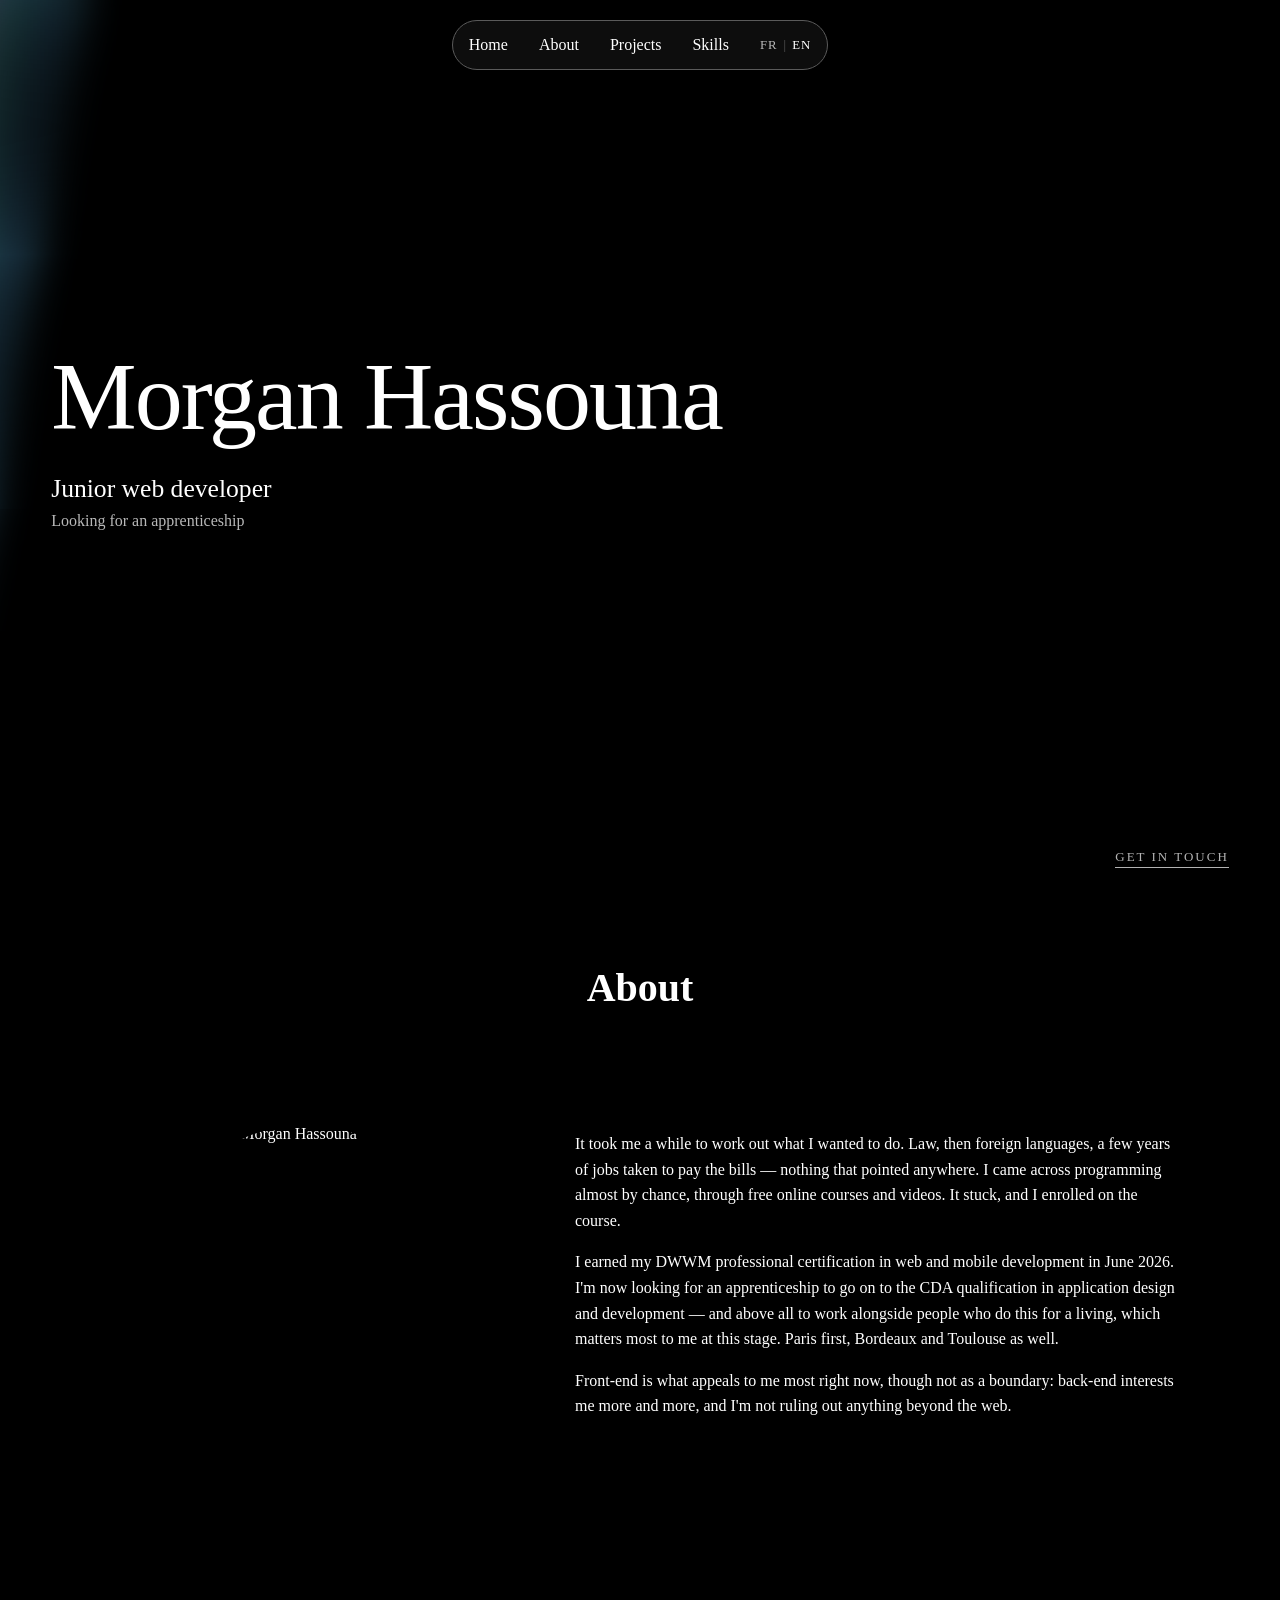
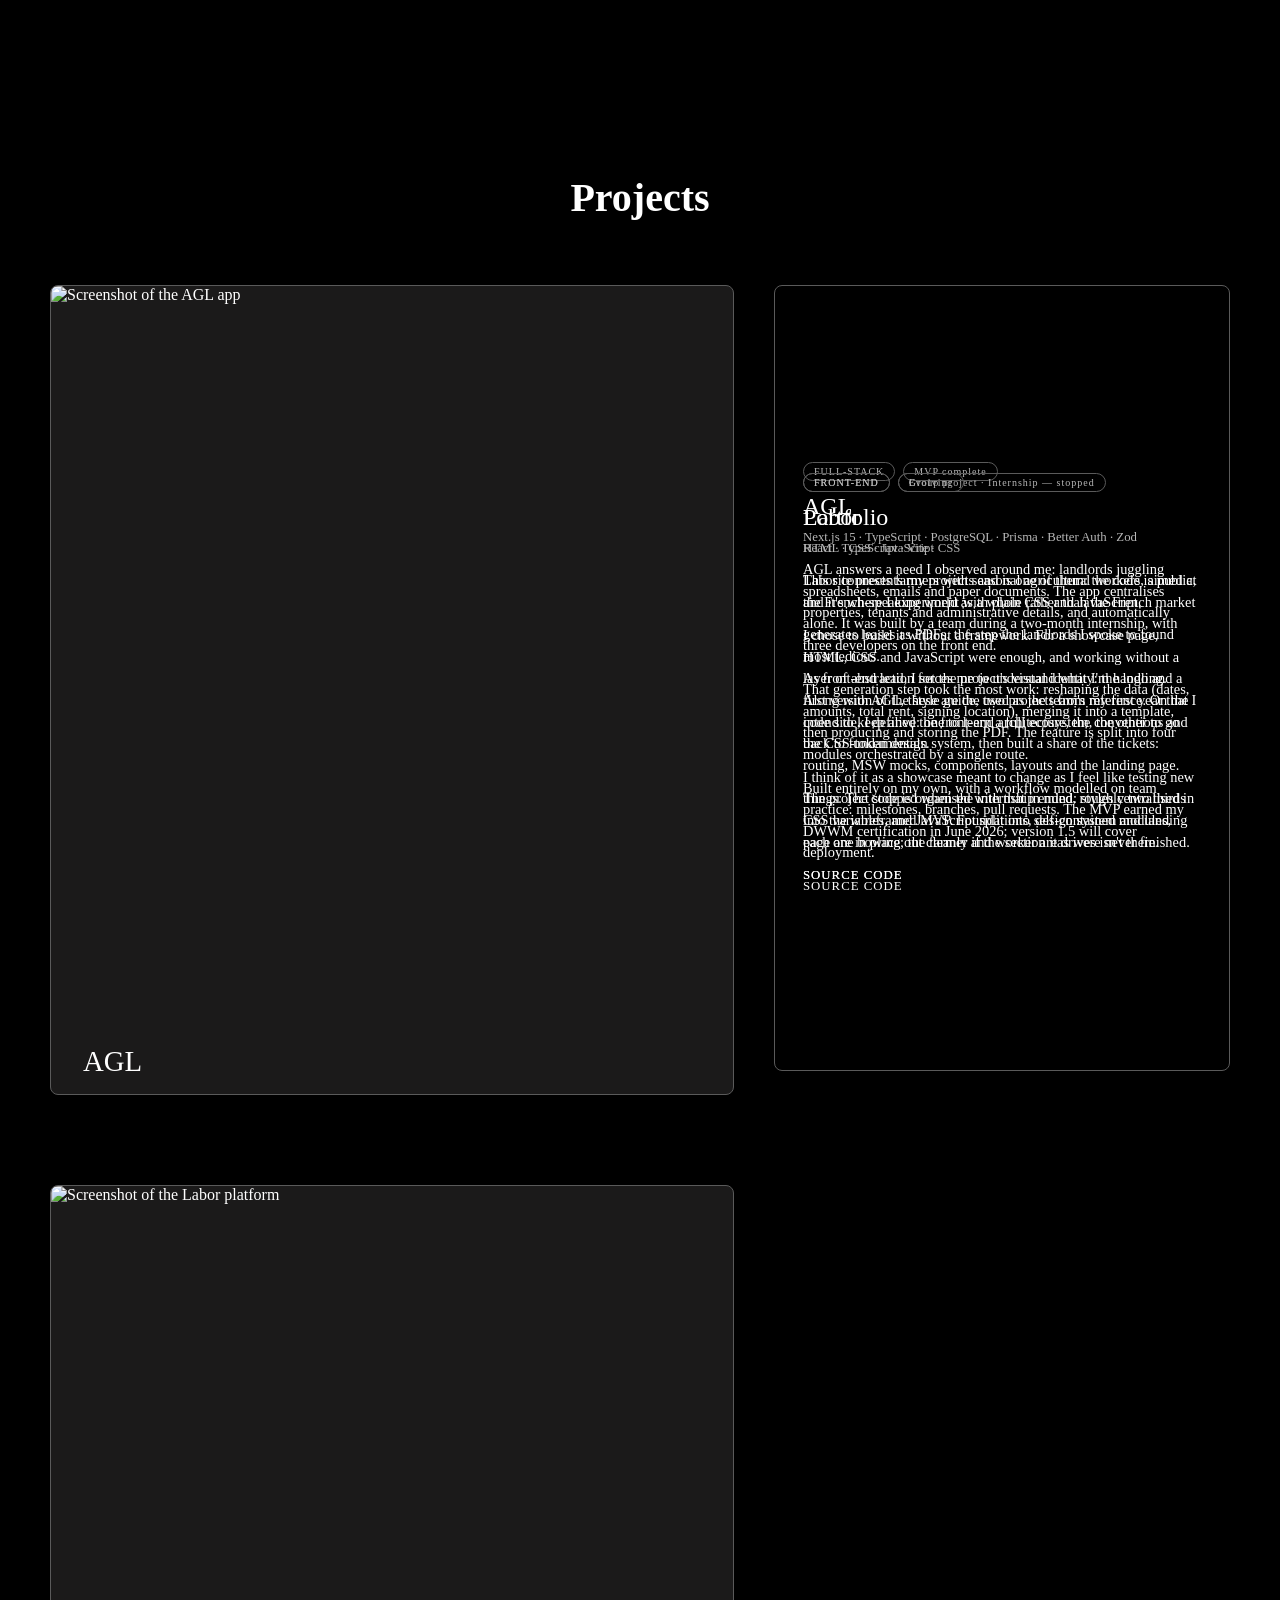
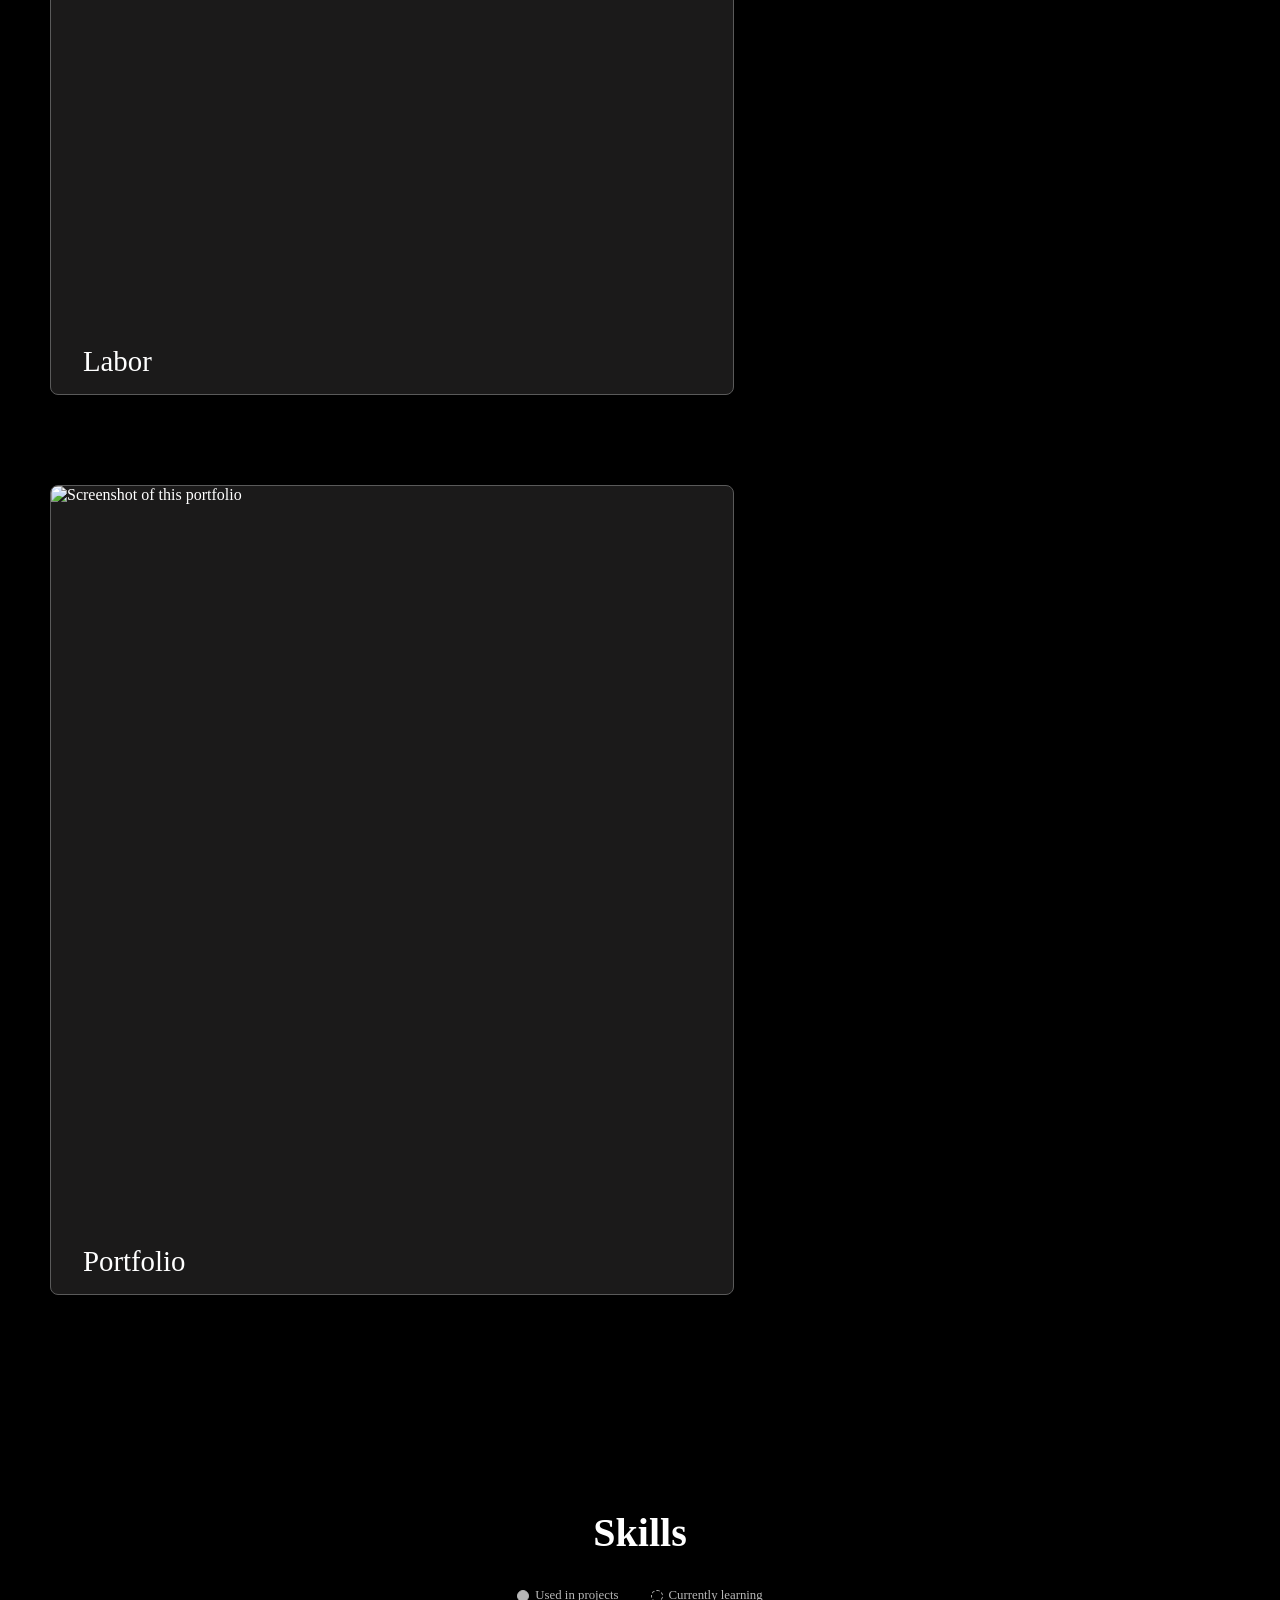
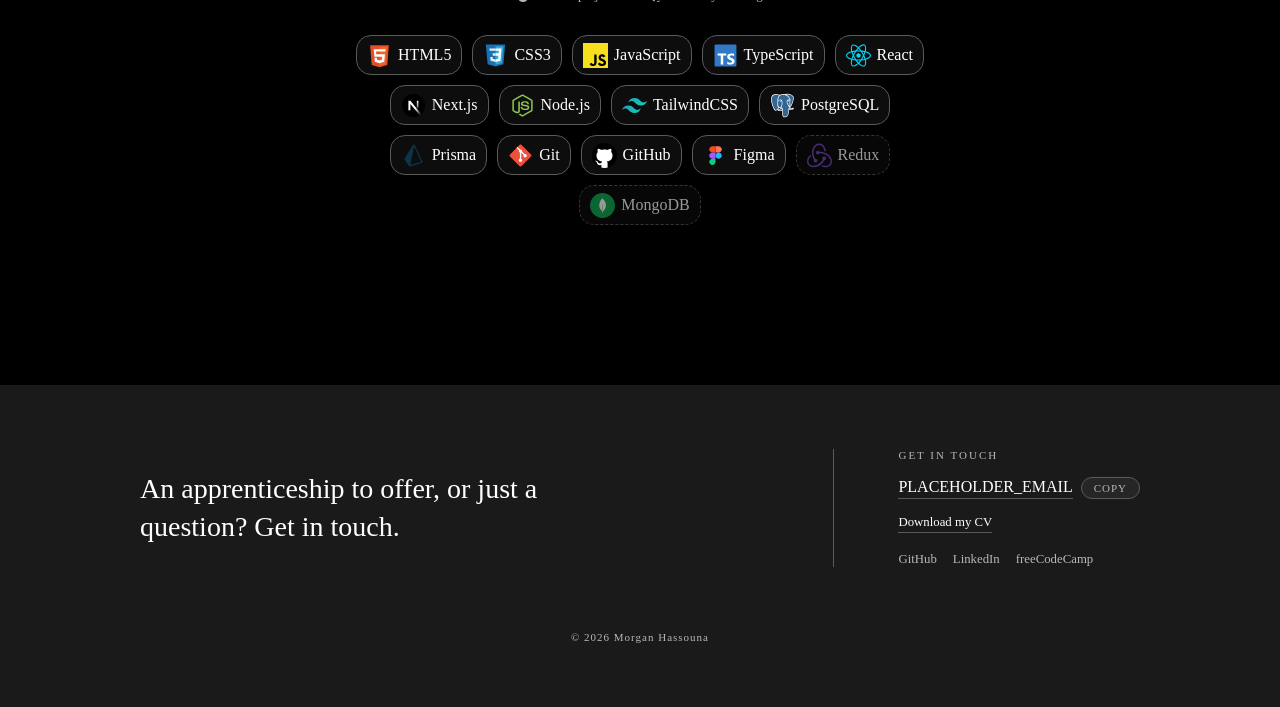
==== index.html @ 5f2b4252 "ajout contenu + refacto + mise au propre + fetures en/fr" ====
<!DOCTYPE html>
<html lang="fr">
<head>
  <meta charset="UTF-8" />
  <meta name="viewport" content="width=device-width, initial-scale=1.0" />

  <title>Morgan Hassouna — Développeur web junior</title>
  <meta name="description" content="Développeur web junior, titre DWWM obtenu en 2026. En recherche d'alternance à Paris, Bordeaux ou Toulouse. Projets en Next.js, React et TypeScript." />

  <!-- Open Graph : image a produire en phase 6 (1200x630) -->
  <meta property="og:type" content="website" />
  <meta property="og:title" content="Morgan Hassouna — Développeur web junior" />
  <meta property="og:description" content="Développeur web junior, titre DWWM obtenu en 2026. En recherche d'alternance à Paris, Bordeaux ou Toulouse." />
  <meta property="og:image" content="PLACEHOLDER_OG_IMAGE" />
  <meta property="og:locale" content="fr_FR" />
  <meta property="og:locale:alternate" content="en_US" />

  <link rel="icon" href="PLACEHOLDER_FAVICON" />
  <link rel="stylesheet" href="styles.css" />
</head>

<body>

  <!-- ====================================================== NAVBAR ====== -->
  <header>
    <nav id="navbar" class="navbar">
      <ul class="nav-links">
        <li class="navlink"><a href="#s-hero"     data-i18n="nav.home">Accueil</a></li>
        <li class="navlink"><a href="#s-about"    data-i18n="nav.about">À propos</a></li>
        <li class="navlink"><a href="#s-projects" data-i18n="nav.projects">Projets</a></li>
        <li class="navlink"><a href="#s-skills"   data-i18n="nav.skills">Skills</a></li>
        <li class="navlink lang-switch" role="group" data-i18n-aria-label="nav.langAria" aria-label="Changer de langue">
          <button type="button" class="lang-btn is-active" data-lang="fr" lang="fr" aria-label="Français" aria-pressed="true">FR</button>
          <span class="lang-sep" aria-hidden="true">|</span>
          <button type="button" class="lang-btn" data-lang="en" lang="en" aria-label="English" aria-pressed="false">EN</button>
        </li>
      </ul>
    </nav>
  </header>

  <main>

    <!-- ==================================================== HERO ======== -->
    <section id="s-hero" class="hero">
      <div class="mask-h"></div>
      <div class="mask-v"></div>

      <div class="hero-content">
        <div class="hero-identity">
          <h1 class="hero-title" data-i18n="hero.name">Morgan Hassouna</h1>
          <p class="hero-role"   data-i18n="hero.role">Développeur web junior</p>
          <!-- Ligne a vider quand l'alternance est trouvee -->
          <p class="hero-status" data-i18n="hero.status">En recherche d'alternance</p>
        </div>

        <div class="hero-footer">
          <a href="#contact" data-i18n="hero.cta">me contacter</a>
        </div>
      </div>
    </section>

    <!-- ==================================================== ABOUT ======= -->
    <section id="s-about">
      <h2 data-i18n="about.heading">À propos</h2>

      <div class="about-content">
        <img src="PLACEHOLDER_IMG_PORTRAIT"
             data-i18n-alt="about.imageAlt"
             alt="Portrait de Morgan Hassouna" />

        <div class="about-text">
          <p data-i18n="about.p1">J'ai mis du temps à trouver ce que je voulais faire. Des études en droit, puis en langues étrangères, plusieurs années de travail alimentaire en attendant — rien qui me projetait vraiment. La programmation, je l'ai croisée par hasard, en suivant des cours gratuits et des vidéos. Ça a pris, et je me suis inscrit à la formation.</p>
          <p data-i18n="about.p2">Titre professionnel Développeur Web et Web Mobile obtenu en juin 2026. Je cherche maintenant une alternance pour enchaîner sur le titre Concepteur Développeur d'Applications — et surtout pour travailler aux côtés de gens du métier, ce qui compte le plus à mes yeux à ce stade. Paris en priorité, Bordeaux et Toulouse également.</p>
          <p data-i18n="about.p3">Le front-end est ce qui me parle le plus pour l'instant, sans que ce soit une frontière : le back m'intéresse de plus en plus, et je ne m'interdis pas de découvrir autre chose que le web.</p>
        </div>
      </div>
    </section>

    <!-- ==================================================== PROJETS ===== -->
    <!--
      Contenu duplique volontairement : colonne desktop (.project-*) et
      carrousel mobile (.pcard). Toute modification doit etre faite dans les
      deux blocs ET dans content.js. Voir la note en bas de fichier.
      Limite : 780 caracteres par projet pour les paragraphes de description
      cumules (voir styles.css, section 6).
    -->
    <section id="s-projects">
      <div class="project-title">
        <h2 data-i18n="projects.heading">Projets</h2>
      </div>

      <!-- ---------- Desktop : colonne scrollable + panneau sticky ------- -->
      <div class="scroll-section-projects">

        <div class="project-left">
          <article class="project-card" data-project="agl">
            <img src="PLACEHOLDER_IMG_AGL" data-i18n-alt="agl.imgAlt" alt="Capture de l'application AGL" />
            <h3 data-i18n="agl.name">AGL</h3>
          </article>

          <article class="project-card" data-project="labor">
            <img src="PLACEHOLDER_IMG_LABOR" data-i18n-alt="labor.imgAlt" alt="Capture de la plateforme Labor" />
            <h3 data-i18n="labor.name">Labor</h3>
          </article>

          <article class="project-card" data-project="portfolio">
            <img src="PLACEHOLDER_IMG_PORTFOLIO" data-i18n-alt="portfolio.imgAlt" alt="Capture de ce portfolio" />
            <h3 data-i18n="portfolio.name">Portfolio</h3>
          </article>
        </div>

        <div class="project-right">
          <div class="project-card-fixed">

            <!-- AGL -->
            <div class="project-panel is-active" data-project="agl">
              <div class="project-badges">
                <span class="project-domain">FULL-STACK</span>
                <span class="project-status" data-i18n="agl.status">MVP terminé</span>
              </div>
              <h3 data-i18n="agl.name">AGL</h3>
              <p class="project-stack">Next.js 15 · TypeScript · PostgreSQL · Prisma · Better Auth · Zod</p>
              <p data-i18n="agl.p1">AGL répond à un besoin observé autour de moi : des propriétaires qui jonglent entre tableurs, mails et documents papier. L'application centralise biens, locataires et informations administratives, et génère automatiquement les baux en PDF, l'étape que les bailleurs jugeaient la plus pénible.</p>
              <p data-i18n="agl.p2">C'est cette génération qui m'a demandé le plus de travail : transformer les données (dates, montants, loyer total, lieu de signature), les fusionner dans un template, puis produire et stocker le PDF. La fonctionnalité est découpée en quatre modules orchestrés par une seule route.</p>
              <p data-i18n="agl.p3">Projet mené seul de bout en bout, avec un workflow calqué sur un travail d'équipe : milestones, branches, Pull Requests. Le MVP a validé mon titre DWWM en juin 2026 ; la V1.5 portera sur le déploiement.</p>
              <div class="project-links">
                <a href="https://github.com/morgandevmh/application-gestion-locative" target="_blank" rel="noopener" data-i18n="projects.source">Code source</a>
              </div>
            </div>

            <!-- Labor -->
            <div class="project-panel" data-project="labor">
              <div class="project-badges">
                <span class="project-domain">FRONT-END</span>
                <span class="project-status" data-i18n="labor.status">Projet de groupe · Stage — arrêté</span>
              </div>
              <h3 data-i18n="labor.name">Labor</h3>
              <p class="project-stack">React · TypeScript · Vite · CSS</p>
              <p data-i18n="labor.p1">Labor met en relation des agriculteurs et des travailleurs saisonniers, en s'adressant à l'ensemble de l'espace francophone plutôt qu'au seul marché français. Le projet a été mené en équipe pendant un stage de deux mois, avec trois développeurs sur la partie front.</p>
              <p data-i18n="labor.p2">Comme lead front, j'ai posé l'identité visuelle du projet : logo et charte graphique v1, utilisée comme référence par l'équipe. Côté code, j'ai défini l'architecture front, les conventions et le design system en tokens CSS, puis développé une partie des tickets : routing, mocks MSW, composants, layouts et landing page.</p>
              <p data-i18n="labor.p3">Le projet s'est arrêté à la fin du stage, aux deux tiers du MVP maquetté. Fondations, design system et landing page sont en place ; les espaces agriculteur et saisonnier n'ont pas été terminés.</p>
              <div class="project-links">
                <a href="https://github.com/aymericpbdev/Project-Labor" target="_blank" rel="noopener" data-i18n="projects.source">Code source</a>
              </div>
            </div>

            <!-- Portfolio -->
            <div class="project-panel" data-project="portfolio">
              <div class="project-badges">
                <span class="project-domain">FRONT-END</span>
                <span class="project-status" data-i18n="portfolio.status">En évolution</span>
              </div>
              <h3 data-i18n="portfolio.name">Portfolio</h3>
              <p class="project-stack">HTML · CSS · JavaScript</p>
              <p data-i18n="portfolio.p1">Ce site présente mes projets et en est un lui-même : le code est public, et c'est là que j'expérimente en CSS et JavaScript natifs.</p>
              <p data-i18n="portfolio.p2">J'ai choisi de l'écrire sans framework. Pour une page vitrine, HTML, CSS et JavaScript me suffisaient, et travailler sans couche d'abstraction m'oblige à comprendre ce que je manipule. Avec AGL, ce sont les deux projets de ma première année que je compte faire vivre : l'un pour apprendre un écosystème complet, l'autre pour revenir aux fondamentaux.</p>
              <p data-i18n="portfolio.p3">Je l'envisage comme une vitrine amenée à évoluer au fil de mes envies de tester de nouvelles choses. Le code est organisé dans cet esprit : styles centralisés en variables CSS, et un JavaScript découpé en modules autonomes, chacun se désactivant proprement si la section qu'il pilote n'est pas là.</p>
              <div class="project-links">
                <a href="https://github.com/morgandevmh/portfolio-v2" target="_blank" rel="noopener" data-i18n="projects.source">Code source</a>
              </div>
            </div>

          </div>
        </div>
      </div>

      <!-- ---------- Mobile : carrousel ---------------------------------- -->
      <div class="projects-carousel">

        <article class="pcard" data-project="agl">
          <img class="pcard-img" src="PLACEHOLDER_IMG_AGL" data-i18n-alt="agl.imgAlt" alt="Capture de l'application AGL" />
          <div class="pcard-body">
            <span class="pcard-domain">FULL-STACK</span>
            <h3 class="pcard-name" data-i18n="agl.name">AGL</h3>
            <span class="pcard-stack">Next.js 15 · TypeScript · PostgreSQL · Prisma</span>
            <p class="pcard-summary" data-i18n="agl.summary">Application de gestion locative full-stack : biens, locataires, baux et génération automatique de contrats PDF. Projet de certification DWWM.</p>
            <div class="pcard-footer">
              <a class="pcard-link" href="https://github.com/morgandevmh/application-gestion-locative" target="_blank" rel="noopener" data-i18n="projects.source">Code source</a>
              <button type="button" class="pcard-more" data-i18n-aria-label="projects.ariaOpen" aria-label="Voir la description">+</button>
            </div>
          </div>
          <div class="pcard-panel">
            <h3 class="pcard-panel-name" data-i18n="agl.name">AGL</h3>
            <div class="pcard-desc">
              <p data-i18n="agl.p1">AGL répond à un besoin observé autour de moi : des propriétaires qui jonglent entre tableurs, mails et documents papier. L'application centralise biens, locataires et informations administratives, et génère automatiquement les baux en PDF, l'étape que les bailleurs jugeaient la plus pénible.</p>
              <p data-i18n="agl.p2">C'est cette génération qui m'a demandé le plus de travail : transformer les données (dates, montants, loyer total, lieu de signature), les fusionner dans un template, puis produire et stocker le PDF. La fonctionnalité est découpée en quatre modules orchestrés par une seule route.</p>
              <p data-i18n="agl.p3">Projet mené seul de bout en bout, avec un workflow calqué sur un travail d'équipe : milestones, branches, Pull Requests. Le MVP a validé mon titre DWWM en juin 2026 ; la V1.5 portera sur le déploiement.</p>
            </div>
            <button type="button" class="pcard-less" data-i18n-aria-label="projects.ariaClose" aria-label="Fermer la description">&minus;</button>
          </div>
        </article>

        <article class="pcard" data-project="labor">
          <img class="pcard-img" src="PLACEHOLDER_IMG_LABOR" data-i18n-alt="labor.imgAlt" alt="Capture de la plateforme Labor" />
          <div class="pcard-body">
            <span class="pcard-domain">FRONT-END</span>
            <h3 class="pcard-name" data-i18n="labor.name">Labor</h3>
            <span class="pcard-stack">React · TypeScript · Vite</span>
            <p class="pcard-summary" data-i18n="labor.summary">Plateforme de mise en relation entre agriculteurs et travailleurs saisonniers. Projet de groupe réalisé en stage, où j'étais lead front.</p>
            <div class="pcard-footer">
              <a class="pcard-link" href="https://github.com/aymericpbdev/Project-Labor" target="_blank" rel="noopener" data-i18n="projects.source">Code source</a>
              <button type="button" class="pcard-more" data-i18n-aria-label="projects.ariaOpen" aria-label="Voir la description">+</button>
            </div>
          </div>
          <div class="pcard-panel">
            <h3 class="pcard-panel-name" data-i18n="labor.name">Labor</h3>
            <div class="pcard-desc">
              <p data-i18n="labor.p1">Labor met en relation des agriculteurs et des travailleurs saisonniers, en s'adressant à l'ensemble de l'espace francophone plutôt qu'au seul marché français. Le projet a été mené en équipe pendant un stage de deux mois, avec trois développeurs sur la partie front.</p>
              <p data-i18n="labor.p2">Comme lead front, j'ai posé l'identité visuelle du projet : logo et charte graphique v1, utilisée comme référence par l'équipe. Côté code, j'ai défini l'architecture front, les conventions et le design system en tokens CSS, puis développé une partie des tickets : routing, mocks MSW, composants, layouts et landing page.</p>
              <p data-i18n="labor.p3">Le projet s'est arrêté à la fin du stage, aux deux tiers du MVP maquetté. Fondations, design system et landing page sont en place ; les espaces agriculteur et saisonnier n'ont pas été terminés.</p>
            </div>
            <button type="button" class="pcard-less" data-i18n-aria-label="projects.ariaClose" aria-label="Fermer la description">&minus;</button>
          </div>
        </article>

        <article class="pcard" data-project="portfolio">
          <img class="pcard-img" src="PLACEHOLDER_IMG_PORTFOLIO" data-i18n-alt="portfolio.imgAlt" alt="Capture de ce portfolio" />
          <div class="pcard-body">
            <span class="pcard-domain">FRONT-END</span>
            <h3 class="pcard-name" data-i18n="portfolio.name">Portfolio</h3>
            <span class="pcard-stack">HTML · CSS · JavaScript</span>
            <p class="pcard-summary" data-i18n="portfolio.summary">Portfolio personnel en HTML, CSS et JavaScript vanilla. Vitrine de mon travail autant que terrain d'expérimentation.</p>
            <div class="pcard-footer">
              <a class="pcard-link" href="https://github.com/morgandevmh/portfolio-v2" target="_blank" rel="noopener" data-i18n="projects.source">Code source</a>
              <button type="button" class="pcard-more" data-i18n-aria-label="projects.ariaOpen" aria-label="Voir la description">+</button>
            </div>
          </div>
          <div class="pcard-panel">
            <h3 class="pcard-panel-name" data-i18n="portfolio.name">Portfolio</h3>
            <div class="pcard-desc">
              <p data-i18n="portfolio.p1">Ce site présente mes projets et en est un lui-même : le code est public, et c'est là que j'expérimente en CSS et JavaScript natifs.</p>
              <p data-i18n="portfolio.p2">J'ai choisi de l'écrire sans framework. Pour une page vitrine, HTML, CSS et JavaScript me suffisaient, et travailler sans couche d'abstraction m'oblige à comprendre ce que je manipule. Avec AGL, ce sont les deux projets de ma première année que je compte faire vivre : l'un pour apprendre un écosystème complet, l'autre pour revenir aux fondamentaux.</p>
              <p data-i18n="portfolio.p3">Je l'envisage comme une vitrine amenée à évoluer au fil de mes envies de tester de nouvelles choses. Le code est organisé dans cet esprit : styles centralisés en variables CSS, et un JavaScript découpé en modules autonomes, chacun se désactivant proprement si la section qu'il pilote n'est pas là.</p>
            </div>
            <button type="button" class="pcard-less" data-i18n-aria-label="projects.ariaClose" aria-label="Fermer la description">&minus;</button>
          </div>
        </article>

      </div>
    </section>

    <!-- ==================================================== SKILLS ====== -->
    <section id="s-skills">
      <h2 data-i18n="skills.heading">Skills</h2>

      <p class="skills-legend">
        <span class="legend-item legend-practiced" data-i18n="skills.practiced">Utilisées en projet</span>
        <span class="legend-item legend-learning"  data-i18n="skills.learning">En cours d'apprentissage</span>
      </p>

      <div class="skills-list">
        <div class="skills-card card-R"><img src="icon/skills-icon/html-5-svgrepo-com.svg" alt="" aria-hidden="true" />HTML5</div>
        <div class="skills-card card-L"><img src="icon/skills-icon/css-svgrepo-com.svg" alt="" aria-hidden="true" />CSS3</div>
        <div class="skills-card card-R"><img src="icon/skills-icon/javascript-svgrepo-com.svg" alt="" aria-hidden="true" />JavaScript</div>
        <div class="skills-card card-L"><img src="icon/skills-icon/typescript-official-svgrepo-com.svg" alt="" aria-hidden="true" />TypeScript</div>
        <div class="skills-card card-R"><img src="icon/skills-icon/react-svgrepo-com.svg" alt="" aria-hidden="true" />React</div>
        <div class="skills-card card-L"><img src="icon/skills-icon/Symbol.svg" alt="" aria-hidden="true" />Next.js</div>
        <div class="skills-card card-R"><img src="icon/skills-icon/node-js-svgrepo-com.svg" alt="" aria-hidden="true" />Node.js</div>
        <div class="skills-card card-L"><img src="icon/skills-icon/tailwindcss-icon-svgrepo-com.svg" alt="" aria-hidden="true" />TailwindCSS</div>
        <div class="skills-card card-R"><img src="icon/skills-icon/postgresql-svgrepo-com.svg" alt="" aria-hidden="true" />PostgreSQL</div>
        <div class="skills-card card-L"><img src="icon/skills-icon/light-prisma-svgrepo-com.svg" alt="" aria-hidden="true" />Prisma</div>
        <div class="skills-card card-R"><img src="icon/skills-icon/git-svgrepo-com.svg" alt="" aria-hidden="true" />Git</div>
        <div class="skills-card card-L"><img src="icon/skills-icon/github_logo_icon_229278.svg" alt="" aria-hidden="true" />GitHub</div>
        <div class="skills-card card-R"><img src="icon/skills-icon/figma-svgrepo-com.svg" alt="" aria-hidden="true" />Figma</div>

        <div class="skills-card card-L is-learning" data-i18n-title="skills.learning" title="En cours d'apprentissage">
          <img src="icon/skills-icon/redux-svgrepo-com.svg" alt="" aria-hidden="true" />Redux
        </div>
        <div class="skills-card card-R is-learning" data-i18n-title="skills.learning" title="En cours d'apprentissage">
          <img src="icon/skills-icon/mongodb-svgrepo-com.svg" alt="" aria-hidden="true" />MongoDB
        </div>
      </div>
    </section>

  </main>

  <!-- ====================================================== FOOTER ====== -->
  <footer id="contact">
    <div class="footer-inner">
      <!-- Ligne a retirer quand l'alternance est trouvee (vider la cle footer.cta) -->
      <p class="footer-cta" data-i18n="footer.cta">Une alternance à proposer, ou simplement une question ? Écrivez-moi.</p>

      <div class="footer-contact">
        <span class="footer-label" data-i18n="footer.label">Me contacter</span>

        <div class="footer-mail">
          <a href="mailto:PLACEHOLDER_EMAIL">PLACEHOLDER_EMAIL</a>
          <button type="button" class="footer-copy"
                  data-mail="PLACEHOLDER_EMAIL"
                  data-i18n="footer.copy"
                  data-i18n-aria-label="footer.ariaCopy"
                  aria-label="Copier l'adresse email">copier</button>
        </div>

        <a class="footer-cv" href="PLACEHOLDER_CV_PDF" download data-i18n="footer.cv">Télécharger mon CV</a>

        <ul class="footer-links">
          <li><a href="https://github.com/morgandevmh" target="_blank" rel="noopener">GitHub</a></li>
          <li><a href="PLACEHOLDER_LINKEDIN" target="_blank" rel="noopener">LinkedIn</a></li>
          <li><a href="https://www.freecodecamp.org/certification/morgandevmh/responsive-web-design" target="_blank" rel="noopener">freeCodeCamp</a></li>
        </ul>
      </div>
    </div>

    <p class="footer-signature">© 2026 Morgan Hassouna</p>
  </footer>

  <script type="module" src="script.js"></script>
</body>
</html>

<!--
  ==========================================================================
  NOTES D'INTEGRATION
  --------------------------------------------------------------------------
  PLACEHOLDERS a remplir avant deploiement (Ctrl+F "PLACEHOLDER") :
    PLACEHOLDER_EMAIL         x3 (mailto, texte, data-mail)
    PLACEHOLDER_LINKEDIN
    PLACEHOLDER_CV_PDF
    PLACEHOLDER_IMG_PORTRAIT
    PLACEHOLDER_IMG_AGL       x2 (desktop + mobile)
    PLACEHOLDER_IMG_LABOR     x2
    PLACEHOLDER_IMG_PORTFOLIO x2
    PLACEHOLDER_OG_IMAGE      (phase 6)
    PLACEHOLDER_FAVICON

  CONVENTION data-i18n :
    data-i18n="cle"            -> remplace textContent
    data-i18n-alt="cle"        -> remplace l'attribut alt
    data-i18n-title="cle"      -> remplace l'attribut title
    data-i18n-aria-label="cle" -> remplace l'attribut aria-label
    Une cle absente du dictionnaire laisse le texte en place.

  DUPLICATION ASSUMEE : chaque projet apparait 2x dans ce fichier
  (panneau desktop + carte mobile) et 2x dans content.js (fr + en).
  Toute modification de texte doit etre reportee aux 4 endroits.
  Seuil de bascule vers une generation JS : environ 5 projets.

  CSS A AJOUTER / MODIFIER (phases 2 et 3) :
    - .hero-identity / .hero-role / .hero-status : nouvelle hierarchie
    - .lang-switch / .lang-btn : toggle de langue
    - .project-panel : les 3 panneaux empiles, seul .is-active visible
    - .project-badges / .project-status / .project-stack / .project-links
    - .pcard-summary
    - .skills-legend / .is-learning
    - .project-right { height: calc((90vh * 3) + (10vh * 2)) }  <- 3 projets
    - scroll-margin-top sur les sections (navbar fixe)
    - supprimer la section 9 (certifications)
  ==========================================================================
-->
---- styles.css ----
/* ==========================================================================
   PORTFOLIO — Morgan Hassouna
   --------------------------------------------------------------------------
   SOMMAIRE
     1.  Variables
     2.  Reset & base
     3.  Navbar (+ toggle de langue)
     4.  Hero
     5.  About
     6.  Projects — desktop (sticky)
     7.  Projects — cartes mobile (.pcard)
     8.  Skills
     9.  Footer
     10. Responsive — <= 1279px (projets : colonnes a parts egales)
     11. Responsive — <= 1024px
     12. Responsive — <= 900px (projets : bascule vers le carrousel)
     13. Responsive — <= 600px
     14. Accessibilite — prefers-reduced-motion
   ========================================================================== */


/* 1. VARIABLES ------------------------------------------------------------------------------------------------------------ */
:root {
  /* Palette constante */
  --palette-black: #000;
  --palette-white: #ffffff;

  /* Couleurs */
  --color-bg-page:        var(--palette-black);
  --color-bg-elevated:    #1b1a1a;
  --color-bg-glass:       rgba(255, 255, 255, 0.05);
  --color-text-primary:   var(--palette-white);
  --color-text-secondary: #b8b8b8;
  --color-border:         rgba(90, 90, 90, 1);
  --color-accent:         #3fb3bd;   /* provisoire (phase 6) : 6.9:1 sur bg-elevated, 8.4:1 sur noir */

  /* Couleurs Rainbow (hero) */
  --color-rainbow-1: rgb(232, 121, 249);
  --color-rainbow-2: rgb(96, 165, 250);
  --color-rainbow-3: rgb(94, 234, 212);

  /* Typographie */
  --font-title:      Georgia, "Times New Roman", serif;
  --font-text:       Georgia, "Times New Roman", serif;
  --font-size-h1:    clamp(2.75rem, 10vw, 6rem);
  --font-size-h2:    2.5rem;
  --font-size-h3:    1.8rem;
  --font-size-body:  1rem;
  --font-size-small: 0.8rem;

  /* Espacements */
  --space-xs: 8px;
  --space-sm: 16px;
  --space-md: 32px;
  --space-lg: 64px;
  --space-xl: 128px;

  /* Effets */
  --blur-glass:  blur(5px);
  --radius-sm:   8px;
  --radius-md:   15px;
  --radius-lg:   20px;
  --radius-pill: 40px;
  --border-1:    solid 1px var(--color-border);

  /* Animations */
  --transition-fast: 0.2s ease;
  --transition-slow: 1.5s ease;

  /* Z-index */
  --z-content: 10;
  --z-navbar:  50;

  /* Hero Rainbow: lu par script.js au chargement */
  --rainbow-count:     25;
  --rainbow-animation: 45s;

  /* Navbar */
  --navbar-h-mobile: 60px;
  --navbar-offset:   90px;   /* hauteur navbar desktop + marge, pour les ancres */
}


/* 2. RESET & BASE ----------------------------------------------------------------------------------------------------------- */
* {
  box-sizing: border-box;
  margin: 0;
  padding: 0;
}

html {
  scroll-behavior: smooth;
}

body {
  background-color: var(--color-bg-page);
  color: var(--color-text-primary);
  font-family: var(--font-text);
  transition: background-color var(--transition-slow), color var(--transition-fast);
}

/* Les titres de section ne passent plus sous la navbar fixe au clic sur une ancre */
section[id^="s-"] {
  scroll-margin-top: var(--navbar-offset);
}


/* 3. NAVBAR ----------------------------------------------------------------------------------------------------------------- */
.navbar {
  width: 100%;
  height: 50px;
  margin-top: 20px;
  display: flex;
  justify-content: center;
  align-items: center;
  position: fixed;
  z-index: var(--z-navbar);
}

.navbar .nav-links {
  height: 100%;
  display: flex;
  align-items: center;
  gap: 15px;
  background-color: var(--color-bg-glass);
  border: var(--border-1);
  backdrop-filter: var(--blur-glass);
  border-radius: var(--radius-pill);
  padding: var(--space-xs);
}

.navbar .nav-links .navlink {
  list-style: none;
  margin: 0 var(--space-xs);
  transition: color var(--transition-fast);
}

.navbar .nav-links .navlink a {
  text-decoration: none;
  color: var(--color-text-primary);
  font-size: var(--font-size-body);
  font-family: var(--font-text);
  position: relative;
}

.navbar .nav-links .navlink a::after {
  content: '';
  position: absolute;
  bottom: -4px;
  left: 0;
  width: 100%;
  height: 2px;
  background-color: var(--palette-white);
  transform: scaleX(0);
  transform-origin: left;
  transition: transform var(--transition-fast);
}

.navbar .nav-links .navlink a:hover::after {
  transform: scaleX(1);
}

/* Toggle de langue : neutralise le style natif des <button> */
.navbar .nav-links .lang-switch {
  display: flex;
  align-items: center;
  gap: 6px;
}

.lang-btn {
  background: none;
  border: 0;
  padding: 0;
  font: inherit;
  font-size: var(--font-size-small);
  letter-spacing: 1px;
  color: var(--color-text-secondary);
  cursor: pointer;
  transition: color var(--transition-fast);
}

.lang-btn:hover,
.lang-btn.is-active {
  color: var(--color-text-primary);
}

.lang-sep {
  font-size: var(--font-size-small);
  color: var(--color-border);
}


/* 4. HERO ------------------------------------------------------------------------------------------------------------------- */
.hero {
  position: relative;
  width: 100%;
  height: 100vh;
  overflow: hidden;
  background: var(--color-bg-page);
}

/* Degrade de raccord vers la section suivante */
.hero::after {
  content: '';
  position: absolute;
  bottom: 0;
  left: 0;
  width: 100%;
  height: 30vh;
  background: linear-gradient(to bottom, transparent, var(--color-bg-page));
  pointer-events: none;
  z-index: 5;
}

/* --- Effet Rainbow (divs generees par le script) --- */
.rainbow {
  position: absolute;
  top: 0;
  width: 0;
  height: 100vh;
  transform: rotate(10deg);
  transform-origin: top right;
  animation-name: slide;
  animation-timing-function: linear;
  animation-iteration-count: infinite;
}

@keyframes slide {
  from { right: -25vw; }
  to   { right: 125vw; }
}

/* Masques de fondu */
.mask-h {
  position: absolute;
  bottom: 0;
  left: 0;
  width: 100vw;
  height: 0;
  box-shadow: 0 0 50vh 40vh var(--color-bg-page);
  pointer-events: none;
}

.mask-v {
  position: absolute;
  bottom: 0;
  left: 0;
  width: 0;
  height: 100vh;
  box-shadow: 0 0 35vw 25vw var(--color-bg-page);
  pointer-events: none;
}

.hero-content {
  position: relative;
  z-index: var(--z-content);
  width: 100%;
  height: 100%;
  display: grid;
  grid-template-rows: 1fr auto;
  padding: clamp(20px, 4vw, 32px) clamp(20px, 4vw, 56px);
  pointer-events: none;
}

/* Le conteneur est desormais l'enfant de la grille : c'est lui qu'on centre */
.hero-identity {
  align-self: center;
  max-width: 90%;
}

.hero-title {
  font-family: var(--font-title);
  font-size: var(--font-size-h1);
  font-weight: 400;
  line-height: 0.95;
  letter-spacing: -0.02em;
}

/* Provisoire : hierarchie typographique definitive en phase 6 */
.hero-role {
  margin-top: var(--space-md);
  font-size: clamp(1.1rem, 2.5vw, 1.6rem);
}

.hero-status {
  margin-top: var(--space-xs);
  font-size: var(--font-size-body);
  color: var(--color-text-secondary);
}

.hero-footer {
  display: flex;
  justify-content: flex-end;
  align-items: flex-end;
  gap: var(--space-sm);
  font-size: 13px;
  letter-spacing: 2px;
  text-transform: uppercase;
  opacity: 0.7;
}

.hero-footer a {
  pointer-events: auto;
  text-decoration: none;
  color: var(--color-text-primary);
  font-size: 13px;
  letter-spacing: 2px;
  text-transform: uppercase;
  opacity: 1;
  border-bottom: 1px solid currentColor;
  padding-bottom: 2px;
}


/* 5. ABOUT ------------------------------------------------------------------------------------------------------------------ */
#s-about {
  min-height: 80vh;
  width: 100%;
  display: flex;
  align-items: center;
  flex-direction: column;
}

#s-about h2 {
  font-size: var(--font-size-h2);
  font-family: var(--font-title);
  margin: var(--space-lg) 0;
}

#s-about .about-content {
  display: flex;
  flex-direction: row;
  justify-content: center;
  align-items: center;
  gap: 70px;
}

#s-about .about-content img {
  height: 300px;
  width: 300px;
  border-radius: 50%;
  margin: 50px;
  object-fit: cover;
}

/* Remplace l'ancienne regle sur chaque <p> (300px de haut chacun) */
#s-about .about-text {
  width: 600px;
  max-width: 100%;
  display: flex;
  flex-direction: column;
  justify-content: center;
  gap: var(--space-sm);
  font-size: var(--font-size-body);
  line-height: 1.6;
}


/* 6. PROJECTS desktop (colonne scrollable + card sticky) -------------------------------------------------------------------- */
#s-projects {
  width: 100%;
  padding-top: 10vh;
}

#s-projects .project-title {
  display: flex;
  justify-content: center;
  align-items: center;
  margin: var(--space-lg) 0;
}

#s-projects h2 {
  font-size: var(--font-size-h2);
  font-family: var(--font-title);
}

.scroll-section-projects {
  display: flex;
  width: 100%;
  padding: 0 50px 50px 50px;
  gap: 40px;
}

.project-left {
  flex: 3 1 0;          /* 60 / 40 avec la colonne de droite, gap deduit */
  min-width: 0;
  display: flex;
  flex-direction: column;
  gap: 10vh;
}

/* La card contient maintenant une image et un titre */
.project-card {
  height: 90vh;
  background-color: var(--color-bg-elevated);
  border: var(--border-1);
  border-radius: var(--radius-sm);
  overflow: hidden;
  display: flex;
  flex-direction: column;
}

.project-card img {
  flex: 1 1 auto;
  min-height: 0;
  width: 100%;
  display: block;
  object-fit: cover;
}

.project-card h3 {
  padding: var(--space-sm) var(--space-md);
  font-family: var(--font-title);
  font-size: var(--font-size-h3);
  font-weight: 400;
}

.project-right {
  flex: 2 1 0;
  min-width: 0;
  position: relative;
  /* Pas de hauteur explicite : en flex ligne, la colonne s'etire a la
     hauteur de .project-left, quel que soit le nombre de projets. */
}

/* Grille au lieu de flex : les panneaux se superposent dans la meme cellule,
   la carte ne change pas de hauteur a chaque bascule, et plus de debordement
   vers le haut (cause du chevauchement avec le About).
   Le panneau demarre sous la navbar et occupe le reste de l'ecran. */
.project-card-fixed {
  position: sticky;
  top: var(--navbar-offset);
  height: calc(100vh - var(--navbar-offset) - 24px);
  background-color: var(--palette-black);
  border: var(--border-1);
  border-radius: var(--radius-sm);
  padding: 28px;
  display: grid;
}

/* Un seul panneau visible. visibility: hidden retire aussi les
   panneaux inactifs de l'arbre d'accessibilite.

   LIMITE DE TEXTE — desktop sans scroll
   780 caracteres maximum par projet : paragraphes de description cumules,
   espaces compris (hors titre, badges, stack et lien).
   Verifie en FR et en EN de 1024x650 a 1920x950. Au-dela de la limite,
   le bas du texte est coupe : pas de scroll interne, volontairement.
   Toute modification de font-size, line-height ou padding de ce bloc
   change cette limite : la re-verifier.

   overflow: hidden et non auto : un panneau scrollable, meme de quelques
   pixels, capture le geste de scroll et bloque celui de la page. */
.project-panel {
  grid-area: 1 / 1;
  align-self: center;
  max-height: 100%;
  overflow: hidden;
  opacity: 0;
  visibility: hidden;
  transition: opacity var(--transition-fast), visibility 0s linear 0.2s;
}

.project-panel.is-active {
  opacity: 1;
  visibility: visible;
  transition: opacity var(--transition-fast);
}

.project-panel h3 {
  margin-bottom: var(--space-xs);
  font-family: var(--font-title);
  font-size: 1.5rem;
  font-weight: 400;
  color: var(--color-text-primary);
}

.project-panel p {
  margin-bottom: 12px;
  font-size: 0.9rem;
  line-height: 1.5;
  color: var(--color-text-primary);
}

.project-panel .project-stack {
  font-size: var(--font-size-small);
  color: var(--color-text-secondary);
}

.project-badges {
  display: flex;
  flex-wrap: wrap;
  gap: var(--space-xs);
  margin-bottom: 12px;
}

/* Badges : meme style que .pcard-domain (mobile) */
.project-domain,
.project-status,
.pcard-domain {
  align-self: flex-start;
  font-size: 10px;
  letter-spacing: 1px;
  color: var(--color-text-secondary);
  border: var(--border-1);
  border-radius: var(--radius-pill);
  padding: 3px 10px;
}

.project-links {
  margin-top: var(--space-xs);
}

.project-links a {
  font-size: var(--font-size-small);
  letter-spacing: 1px;
  text-transform: uppercase;
  color: var(--color-text-primary);
  text-decoration: none;
  border-bottom: 1px solid var(--color-border);
  padding-bottom: 2px;
  transition: border-color var(--transition-fast);
}

.project-links a:hover {
  border-color: var(--color-text-primary);
}


/* 7. PROJECTS cartes mobile (.pcard) ---------------------------------------------------------------------------------------- */
.projects-carousel {
  display: none;             /* active en <= 600px */
  gap: 16px;
  overflow-x: auto;
  scroll-snap-type: x mandatory;
  -webkit-overflow-scrolling: touch;
  padding: 0 15vw 24px;
  scrollbar-width: none;
}

.projects-carousel::-webkit-scrollbar { display: none; }

.pcard {
  position: relative;
  flex: 0 0 80vw;
  height: 75vh;
  max-height: 520px;
  scroll-snap-align: center;
  background: var(--color-bg-elevated);
  border: var(--border-1);
  border-radius: var(--radius-md);
  overflow: hidden;
  display: flex;
  flex-direction: column;
  transform: scale(0.9);
  opacity: 0.5;
  transition: transform 0.35s ease, opacity 0.35s ease;
}

.pcard.is-active {
  transform: scale(1);
  opacity: 1;
}

/* Vraie <img> desormais, et 45% au lieu de 60% pour laisser la place au resume */
.pcard-img {
  flex: 0 0 45%;
  min-height: 0;
  width: 100%;
  display: block;
  object-fit: cover;
}

.pcard-body {
  flex: 1 1 auto;
  min-height: 0;
  padding: 14px 15px;
  display: flex;
  flex-direction: column;
  gap: 8px;
}

/* .pcard-domain : voir section 6 (style partage avec les badges desktop) */

.pcard-name {
  font-size: 1.2rem;
  font-family: var(--font-title);
  color: var(--color-text-primary);
}

.pcard-stack {
  font-size: 0.8rem;
  color: var(--color-text-secondary);
}

/* Resume court, nouveau */
.pcard-summary {
  font-size: 0.8rem;
  line-height: 1.5;
  color: var(--color-text-secondary);
}

.pcard-footer {
  margin-top: auto;
  display: flex;
  align-items: center;
  justify-content: space-between;
}

.pcard-link {
  display: inline-flex;
  align-items: center;
  gap: 6px;
  font-size: 0.8rem;
  color: var(--color-accent);
  text-decoration: none;
}

.pcard-more,
.pcard-less {
  width: 34px;
  height: 34px;
  border-radius: 50%;
  border: var(--border-1);
  background: var(--color-bg-glass);
  color: var(--color-text-primary);
  font-size: 20px;
  line-height: 1;
  cursor: pointer;
  display: flex;
  align-items: center;
  justify-content: center;
}

.pcard-panel {
  position: absolute;
  inset: 0;
  background: rgba(18, 18, 18, 0.62);
  -webkit-backdrop-filter: blur(10px);
  backdrop-filter: blur(10px);
  padding: 22px 18px;
  display: flex;
  flex-direction: column;
  transform: translateY(100%);
  transition: transform 0.55s cubic-bezier(0.4, 0, 0.2, 1);
}

.pcard-panel.is-open {
  transform: translateY(0);
}

.pcard-panel-name {
  font-size: 1rem;
  font-family: var(--font-title);
  color: var(--color-text-primary);
  margin-bottom: 10px;
}

/* Contient maintenant 3 paragraphes : scroll interne */
.pcard-desc {
  flex: 1 1 auto;
  min-height: 0;
  overflow-y: auto;
  display: flex;
  flex-direction: column;
  gap: 10px;
  font-size: 0.85rem;
  line-height: 1.6;
  color: #d0d0d0;
}

.pcard-less {
  margin-top: 12px;
  flex-shrink: 0;
}


/* 8. SKILLS ----------------------------------------------------------------------------------------------------------------- */
#s-skills {
  min-height: 60vh;
  width: 100%;
  display: flex;
  align-items: center;
  flex-direction: column;
  margin-top: 100px;
}

#s-skills h2 {
  font-size: var(--font-size-h2);
  font-family: var(--font-title);
  margin: var(--space-lg) 0 var(--space-md);
}

/* Legende des deux niveaux — provisoire, traitement visuel en phase 6 */
#s-skills .skills-legend {
  display: flex;
  flex-wrap: wrap;
  justify-content: center;
  gap: var(--space-md);
  margin-bottom: var(--space-md);
  font-size: var(--font-size-small);
  color: var(--color-text-secondary);
}

.legend-item::before {
  content: '';
  display: inline-block;
  width: 10px;
  height: 10px;
  margin-right: 6px;
  border-radius: 50%;
  border: 1px solid var(--color-text-secondary);
  vertical-align: middle;
}

.legend-practiced::before { background: var(--color-text-secondary); }
.legend-learning::before  { border-style: dashed; }

#s-skills .skills-list {
  width: 600px;
  display: flex;
  flex-direction: row;
  justify-content: center;
  flex-wrap: wrap;
  gap: 10px;
}

#s-skills .skills-card {
  height: 40px;
  background-color: var(--color-bg-glass);
  border: var(--border-1);
  border-radius: var(--radius-md);
  padding: 10px;
  display: flex;
  align-items: center;
  flex-direction: row;
  gap: 6px;
  transition: transform 0.4s ease-in-out;
}

/* Niveau "en cours d'apprentissage" — provisoire */
#s-skills .skills-card.is-learning {
  border-style: dashed;
  opacity: 0.6;
}

#s-skills .card-L:hover { transform: rotate(18deg); }
#s-skills .card-R:hover { transform: rotate(-18deg); }

#s-skills .skills-card img {
  height: 25px;
  object-fit: cover;
}


/* 9. FOOTER ----------------------------------------------------------------------------------------------------------------- */
footer {
  width: 100%;
  background-color: var(--color-bg-elevated);
  padding: var(--space-lg) var(--space-md);
  scroll-margin-bottom: 100px;
}

.footer-inner {
  max-width: 1000px;
  margin: 0 auto;
  display: flex;
  justify-content: space-between;
  align-items: center;
  gap: var(--space-lg);
}

/* Phrase d'appel, a gauche en desktop */
.footer-cta {
  flex: 1 1 auto;
  max-width: 460px;
  font-family: var(--font-title);
  font-size: clamp(1.3rem, 2.2vw, 1.75rem);
  line-height: 1.35;
  color: var(--color-text-primary);
}

/* Bloc contact, a droite, separe par un filet vertical */
.footer-contact {
  flex: 0 0 auto;
  display: flex;
  flex-direction: column;
  gap: var(--space-sm);
  padding-left: var(--space-lg);
  border-left: var(--border-1);
}

.footer-label {
  font-size: 11px;
  letter-spacing: 2px;
  text-transform: uppercase;
  color: var(--color-text-secondary);
}

.footer-mail {
  display: flex;
  align-items: center;
  gap: var(--space-xs);
}

.footer-mail a {
  color: var(--color-text-primary);
  text-decoration: none;
  border-bottom: 1px solid var(--color-border);
  padding-bottom: 2px;
  transition: border-color var(--transition-fast);
}

.footer-mail a:hover { border-color: var(--color-text-primary); }

.footer-copy {
  font-family: var(--font-text);
  font-size: 11px;
  letter-spacing: 1px;
  text-transform: uppercase;
  color: var(--color-text-secondary);
  background: var(--color-bg-glass);
  border: var(--border-1);
  border-radius: var(--radius-pill);
  padding: 4px 12px;
  cursor: pointer;
  transition: color var(--transition-fast);
}

.footer-copy:hover { color: var(--color-text-primary); }

/* Lien CV, nouveau */
.footer-cv {
  align-self: flex-start;
  font-size: var(--font-size-small);
  color: var(--color-text-primary);
  text-decoration: none;
  border-bottom: 1px solid var(--color-border);
  padding-bottom: 2px;
  transition: border-color var(--transition-fast);
}

.footer-cv:hover { border-color: var(--color-text-primary); }

.footer-links {
  display: flex;
  gap: var(--space-sm);
  list-style: none;
}

.footer-links a {
  font-size: var(--font-size-small);
  color: var(--color-text-secondary);
  text-decoration: none;
  transition: color var(--transition-fast);
}

.footer-links a:hover { color: var(--color-text-primary); }

.footer-signature {
  max-width: 1000px;
  margin: var(--space-lg) auto 0;
  text-align: center;
  font-size: 11px;
  letter-spacing: 1px;
  color: var(--color-text-secondary);
}


/* 10. RESPONSIVE <= 1279px (petits ecrans desktop) ------------------------------------------------------------------------ */
/* Sous 1280px, le panneau a 40 % devient trop etroit pour la limite de
   780 caracteres : les deux colonnes passent a parts egales. */
@media (max-width: 1279px) {

  .project-left,
  .project-right {
    flex: 1 1 0;
  }
}


/* 11. RESPONSIVE <= 1024px (tablette) --------------------------------------------------------------------------------------- */
@media (max-width: 1024px) {

  /* --- About --- */
  #s-about {
    min-height: auto;
    padding: 48px 0;
  }

  #s-about h2 {
    margin: 0 0 32px;
  }

  #s-about .about-content {
    flex-direction: column;
    align-items: center;
    gap: 24px;
  }

  #s-about .about-content img {
    height: 200px;
    width: 200px;
    margin: 0;
  }

  /* Cible le conteneur, plus chaque <p> */
  #s-about .about-text {
    width: 100%;
    max-width: 560px;
    padding: 0 24px;
  }
}


/* 12. RESPONSIVE <= 900px (tablette portrait) ------------------------------------------------------------------------------ */
/* Le layout sticky 60/40 devient illisible sous ~900px : les projets passent
   au carrousel. La navbar, elle, reste en haut jusqu'a 600px. */
@media (max-width: 900px) {

  .scroll-section-projects {
    display: none;
  }

  .projects-carousel {
    display: flex;
  }
}


/* 13. RESPONSIVE <= 600px (mobile) ------------------------------------------------------------------------------------------ */
@media (max-width: 600px) {

  /* --- Rainbow --- */
  :root {
    --rainbow-count: 12;
    --navbar-offset: 0px;   /* navbar en bas : pas de decalage pour les ancres */
  }

  /* --- Body --- */
  body {
    padding-bottom: calc(var(--navbar-h-mobile) + 28px + env(safe-area-inset-bottom, 0px));
  }

  /* --- Navbar --- */
  .navbar {
    top: auto;
    bottom: 0;
    height: auto;
    margin-top: 0;
    padding: 0 8px calc(12px + env(safe-area-inset-bottom, 0px));
  }

  .navbar .nav-links {
    width: 100%;
    height: var(--navbar-h-mobile);
    border-radius: var(--radius-lg);
    padding: 0 16px;
    justify-content: space-between;
    gap: 6px;
  }

  .navbar .nav-links .navlink {
    margin: 0;
  }

  .navbar .nav-links .navlink a {
    font-size: 13px;
  }

  /* --- Hero --- */
  .hero {
    height: 100vh;
    height: 100svh;
  }

  .hero-content {
    padding-bottom: calc(var(--navbar-h-mobile) + 40px + env(safe-area-inset-bottom, 0px));
  }

  /* Porte sur le conteneur au lieu du h1 */
  .hero-identity {
    text-align: start;
    max-width: 100%;
  }

  .hero-footer {
    flex-direction: column;
    align-items: flex-end;
    gap: 10px;
  }

  /* --- About --- */
  #s-about {
    padding: 120px 0 80px 0;
  }

  #s-about .about-content img {
    height: 150px;
    width: 150px;
  }

  /* Cible le conteneur, plus chaque <p> */
  #s-about .about-text {
    font-size: 0.95rem;
    padding: 0 20px;
  }

  /* --- Skills --- */
  #s-skills .skills-list {
    width: calc(100% - 48px);
    max-width: 600px;
    margin: 0 auto;
    padding: 0;
  }

  /* --- Footer --- */
  /* Phrase en haut, contact en dessous, separes par un filet horizontal */
  .footer-inner {
    flex-direction: column;
    align-items: center;
    gap: var(--space-md);
    text-align: center;
  }

  .footer-cta {
    flex: none;
    max-width: 100%;
  }

  .footer-contact {
    width: 100%;
    align-items: center;
    gap: var(--space-xs);
    padding-left: 0;
    padding-top: var(--space-md);
    border-left: 0;
    border-top: var(--border-1);
  }

  .footer-mail {
    flex-wrap: wrap;
    justify-content: center;
  }

  .footer-cv {
    align-self: center;
  }

  .footer-mail a {
    word-break: break-all;
  }

  .footer-copy {
    padding: 6px 14px;
  }

  .footer-links {
    gap: var(--space-md);
    padding-top: var(--space-xs);
  }
}


/* 14. ACCESSIBILITE prefers-reduced-motion ---------------------------------------------------------------------------------- */
@media (prefers-reduced-motion: reduce) {
  html { scroll-behavior: auto; }

  .rainbow { animation: none; }

  .pcard,
  .pcard-panel,
  .project-panel,              /* remplace .project-card-content */
  .project-panel.is-active,
  #s-skills .skills-card {
    transition: none;
  }
}
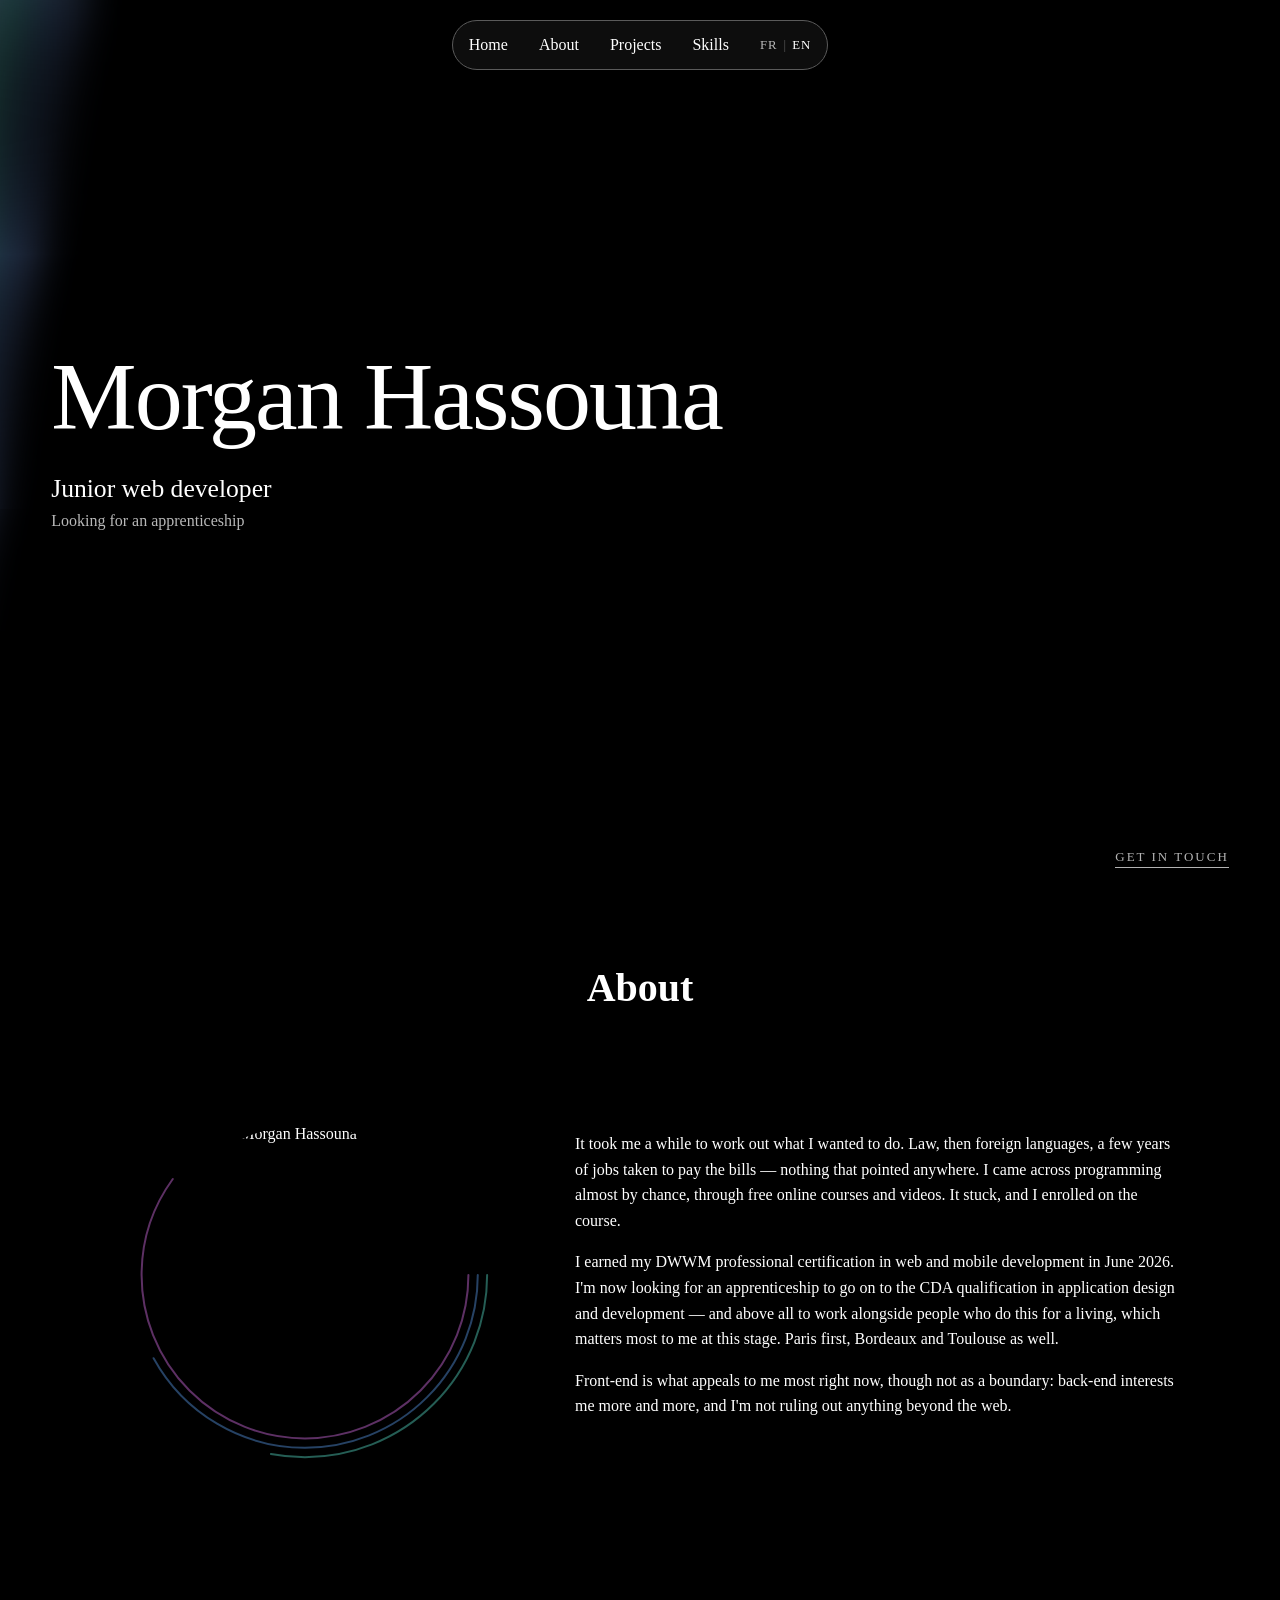
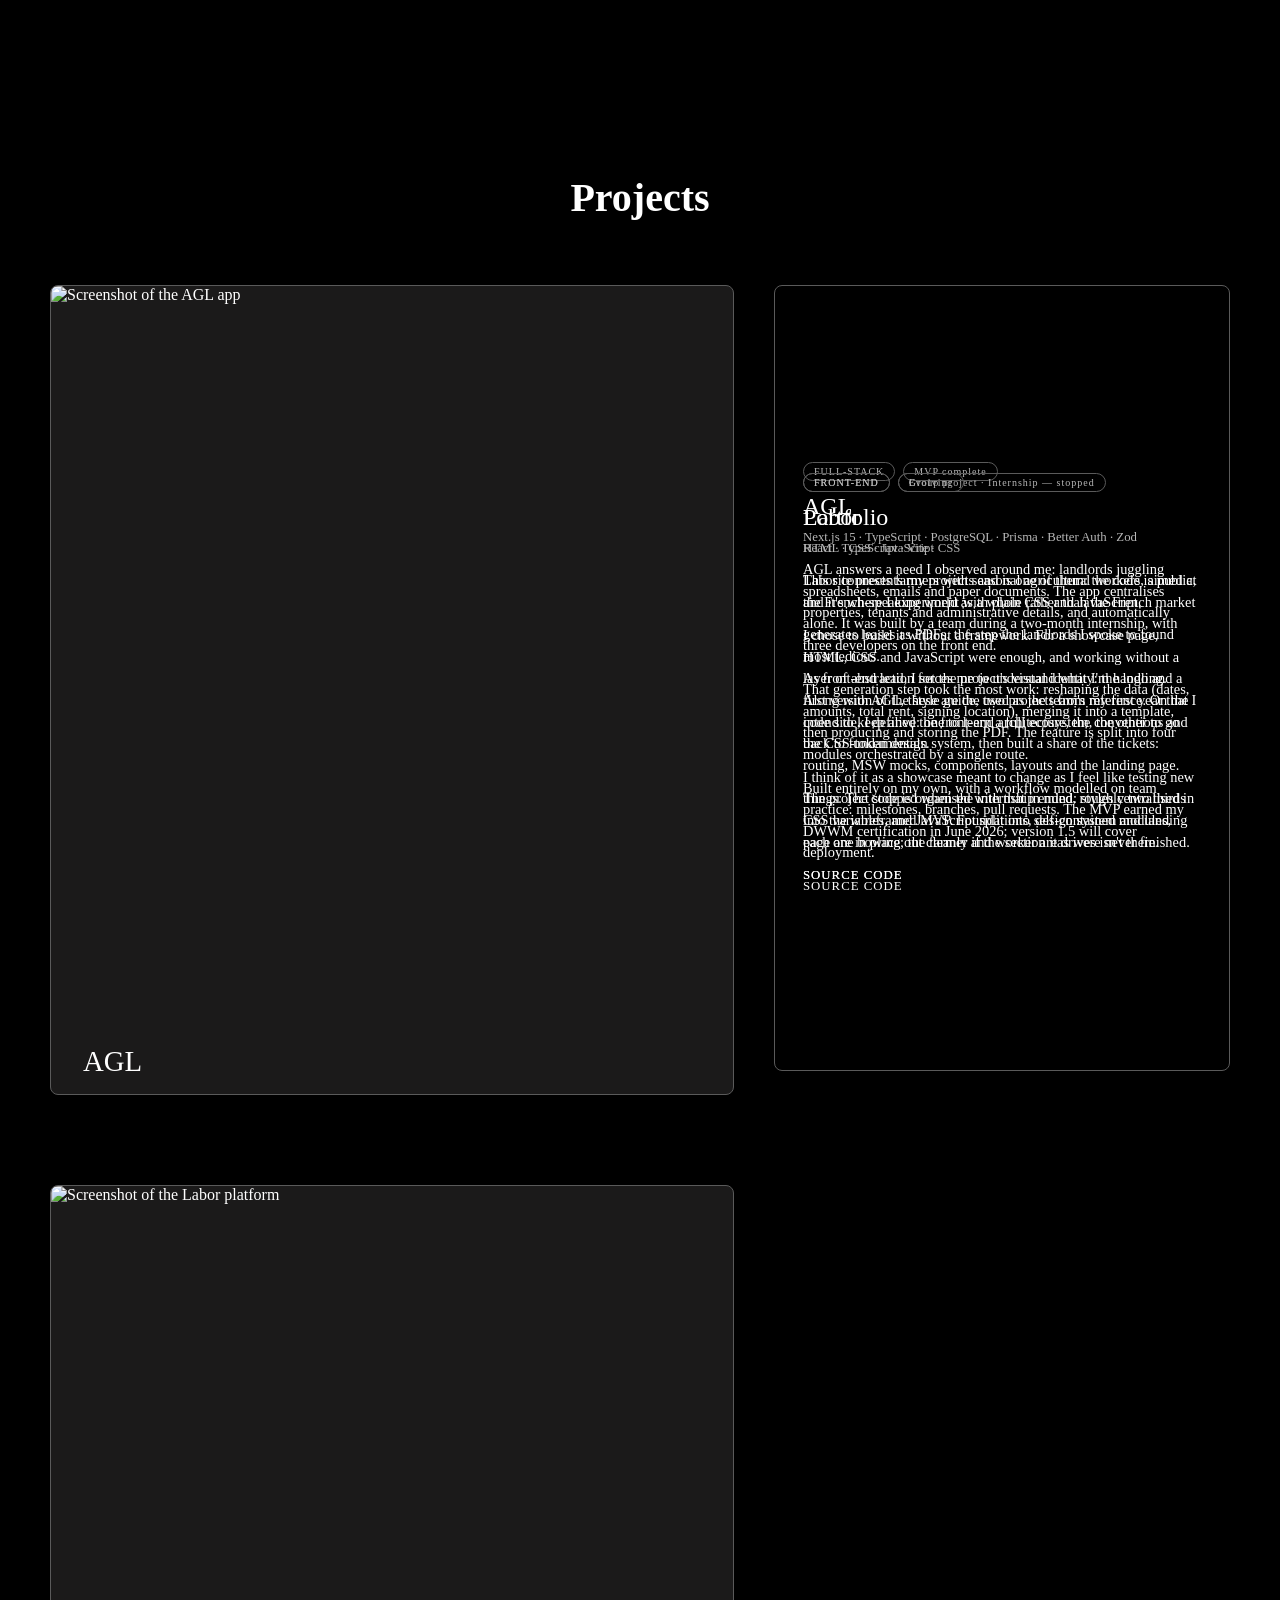
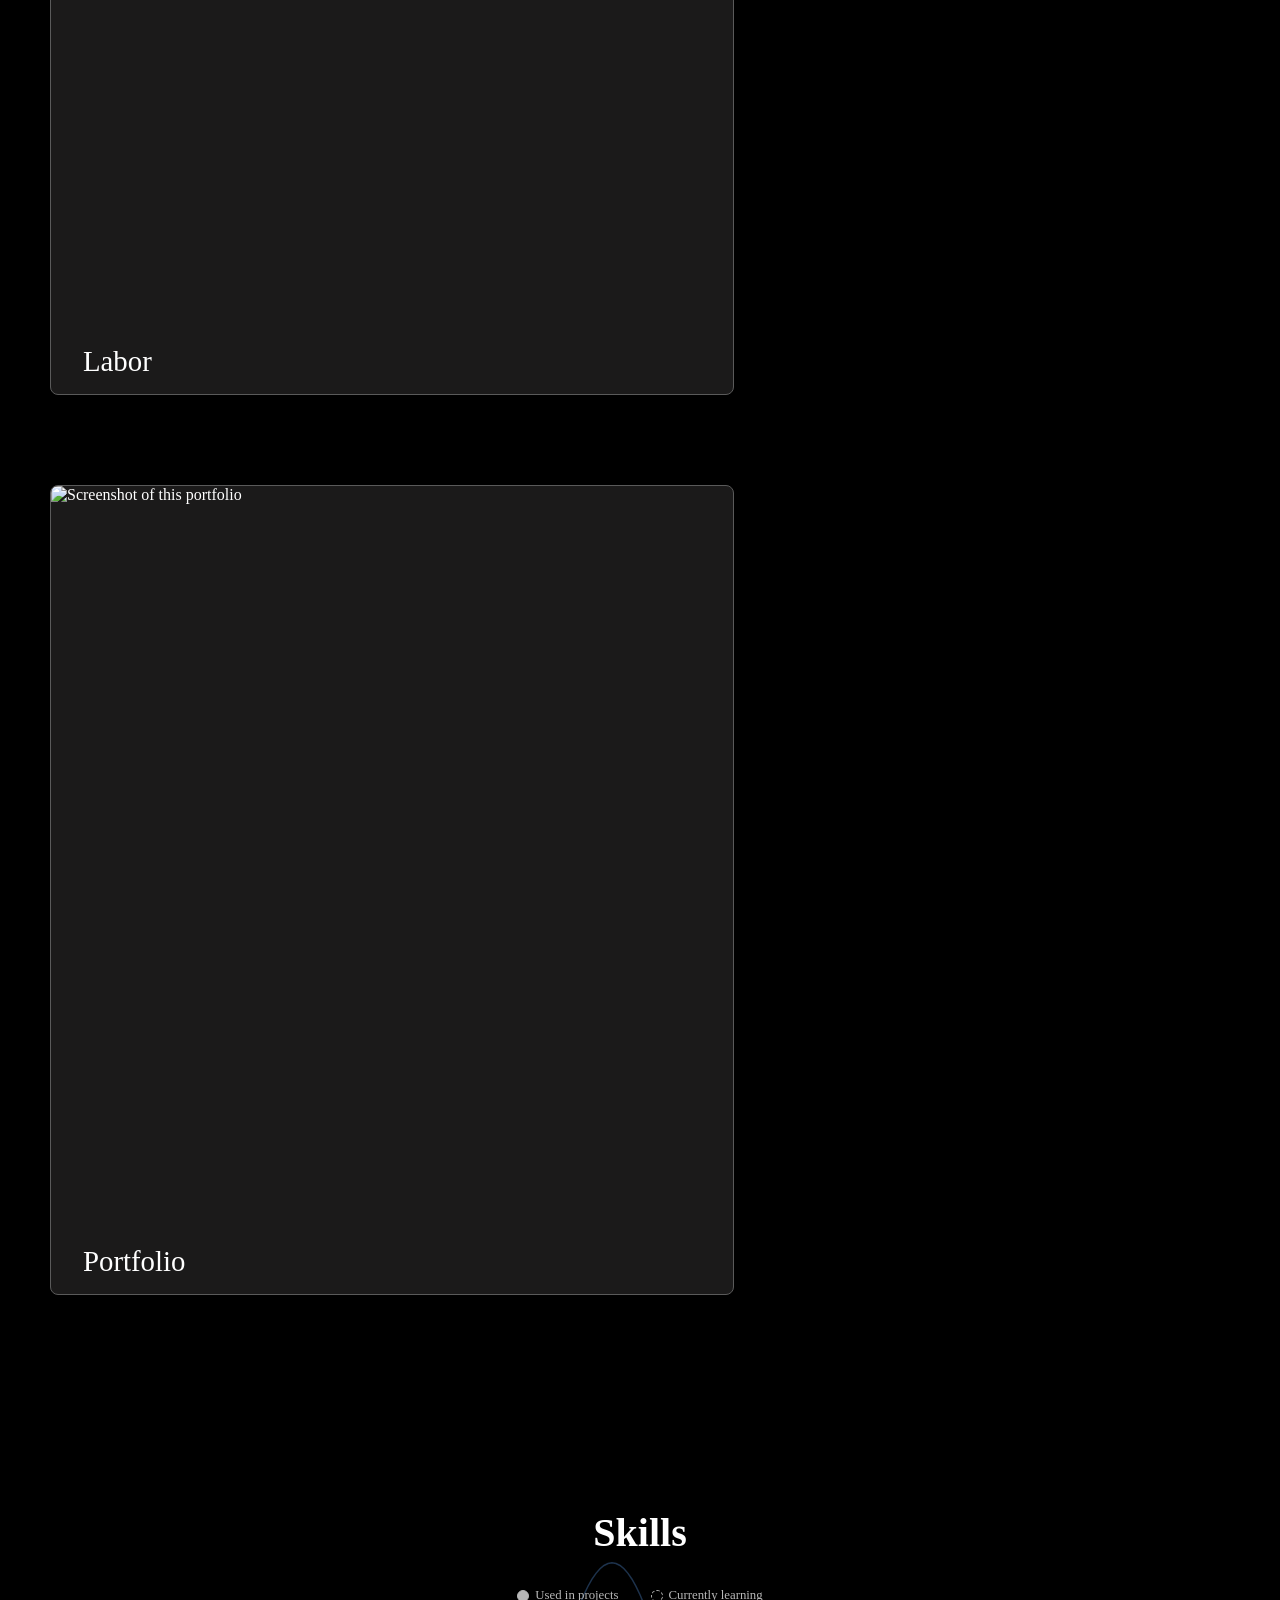
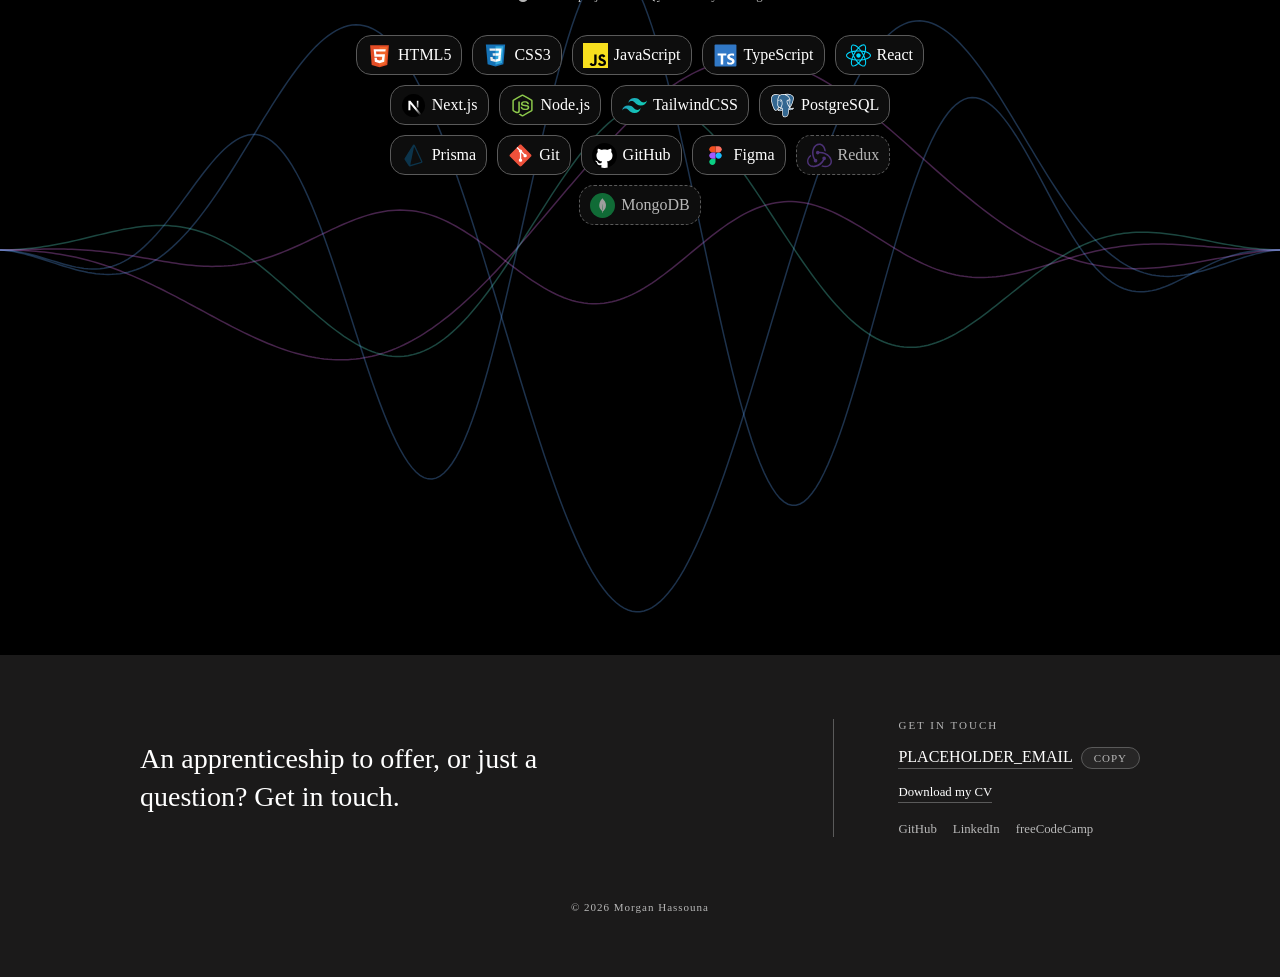
==== commit 1499aa26: "animations s-about s-skills" ====
--- a/index.html
+++ b/index.html
@@ -64,9 +64,18 @@
       <h2 data-i18n="about.heading">À propos</h2>
 
       <div class="about-content">
-        <img src="PLACEHOLDER_IMG_PORTRAIT"
-             data-i18n-alt="about.imageAlt"
-             alt="Portrait de Morgan Hassouna" />
+        <div class="about-photo">
+          <img src="PLACEHOLDER_IMG_PORTRAIT"
+               data-i18n-alt="about.imageAlt"
+               alt="Portrait de Morgan Hassouna" />
+
+          <!-- Anneaux decoratifs : reglages dans styles.css, section 1 (--ring-*) -->
+          <svg class="about-rings" aria-hidden="true" focusable="false">
+            <circle class="ring ring-1" cx="50%" cy="50%" r="41.9%" pathLength="100" />
+            <circle class="ring ring-2" cx="50%" cy="50%" r="44.3%" pathLength="100" />
+            <circle class="ring ring-3" cx="50%" cy="50%" r="46.7%" pathLength="100" />
+          </svg>
+        </div>
 
         <div class="about-text">
           <p data-i18n="about.p1">J'ai mis du temps à trouver ce que je voulais faire. Des études en droit, puis en langues étrangères, plusieurs années de travail alimentaire en attendant — rien qui me projetait vraiment. La programmation, je l'ai croisée par hasard, en suivant des cours gratuits et des vidéos. Ça a pris, et je me suis inscrit à la formation.</p>
@@ -241,6 +250,9 @@
 
     <!-- ==================================================== SKILLS ====== -->
     <section id="s-skills">
+      <!-- Vagues decoratives : reglages dans styles.css, section 1 (--waves-*) -->
+      <canvas class="skills-waves" aria-hidden="true"></canvas>
+
       <h2 data-i18n="skills.heading">Skills</h2>
 
       <p class="skills-legend">
--- a/styles.css
+++ b/styles.css
@@ -29,6 +29,7 @@
   --color-bg-page:        var(--palette-black);
   --color-bg-elevated:    #1b1a1a;
   --color-bg-glass:       rgba(255, 255, 255, 0.05);
+  --color-bg-card:        #0d0d0d;   /* rendu de --color-bg-glass sur fond noir, mais opaque */
   --color-text-primary:   var(--palette-white);
   --color-text-secondary: #b8b8b8;
   --color-border:         rgba(90, 90, 90, 1);
@@ -74,6 +75,17 @@
   /* Hero Rainbow: lu par script.js au chargement */
   --rainbow-count:     25;
   --rainbow-animation: 45s;
+
+  /* Anneaux autour de la photo (About) */
+  --ring-width:   2px;    /* epaisseur du trait */
+  --ring-opacity: 0.4;    /* intensite : 0 = invisible, 1 = couleur pleine */
+  --ring-speed:   1;      /* multiplicateur : 2 = deux fois plus vite, 0.5 = deux fois plus lent */
+
+  /* Vagues en arriere-plan (Skills) : lues par script.js au chargement */
+  --waves-count:     5;     /* nombre de lignes */
+  --waves-amplitude: 1;     /* 1 = 100 % : hauteur max des vagues, de 0 a 1 */
+  --waves-speed:     0.5;   /* multiplicateur : 1 = vitesse de reference */
+  --waves-opacity:   0.3;   /* intensite : 0 = invisible, 1 = couleur pleine */
 
   /* Navbar */
   --navbar-h-mobile: 60px;
@@ -335,12 +347,66 @@
   gap: 70px;
 }
 
-#s-about .about-content img {
+/* Conteneur photo + anneaux : les anneaux se calent sur la taille de la photo */
+#s-about .about-photo {
+  position: relative;
+  flex-shrink: 0;
+  margin: 50px;
+}
+
+#s-about .about-photo img {
+  display: block;
   height: 300px;
   width: 300px;
   border-radius: 50%;
-  margin: 50px;
   object-fit: cover;
+}
+
+/* Le SVG deborde de 15 % autour de la photo. Pas de viewBox : les rayons
+   sont en % (ils suivent la taille de la photo), mais l'epaisseur reste en
+   px reels, identique a toutes les tailles d'ecran. */
+.about-rings {
+  position: absolute;
+  top: -15%;
+  left: -15%;
+  width: 130%;
+  height: 130%;
+  overflow: visible;
+  pointer-events: none;
+}
+
+.about-rings .ring {
+  fill: none;
+  stroke-width: var(--ring-width);
+  stroke-opacity: var(--ring-opacity);
+  stroke-linecap: round;
+  transform-box: view-box;
+  transform-origin: 50% 50%;
+  animation: ring-spin linear infinite;
+}
+
+/* stroke-dasharray : part visible du cercle en %, sur 100 (pathLength) */
+.about-rings .ring-1 {
+  stroke: var(--color-rainbow-1);
+  stroke-dasharray: 60 100;
+  animation-duration: calc(12s / var(--ring-speed));
+}
+
+.about-rings .ring-2 {
+  stroke: var(--color-rainbow-2);
+  stroke-dasharray: 42 100;
+  animation-duration: calc(19s / var(--ring-speed));
+  animation-direction: reverse;
+}
+
+.about-rings .ring-3 {
+  stroke: var(--color-rainbow-3);
+  stroke-dasharray: 28 100;
+  animation-duration: calc(29s / var(--ring-speed));
+}
+
+@keyframes ring-spin {
+  to { transform: rotate(360deg); }
 }
 
 /* Remplace l'ancienne regle sur chaque <p> (300px de haut chacun) */
@@ -677,12 +743,30 @@
 
 /* 8. SKILLS ----------------------------------------------------------------------------------------------------------------- */
 #s-skills {
-  min-height: 60vh;
+  position: relative;
+  overflow: hidden;
+  min-height: 90vh;
   width: 100%;
   display: flex;
   align-items: center;
   flex-direction: column;
   margin-top: 100px;
+}
+
+/* Canvas des vagues : couvre toute la section, derriere le contenu */
+.skills-waves {
+  position: absolute;
+  inset: 0;
+  width: 100%;
+  height: 100%;
+  pointer-events: none;
+  z-index: 0;
+}
+
+/* Tout le contenu de la section passe au premier plan */
+#s-skills > :not(.skills-waves) {
+  position: relative;
+  z-index: 1;
 }
 
 #s-skills h2 {
@@ -725,9 +809,10 @@
   gap: 10px;
 }
 
+/* Fond opaque : les vagues ne doivent pas se voir a travers les cartes */
 #s-skills .skills-card {
   height: 40px;
-  background-color: var(--color-bg-glass);
+  background-color: var(--color-bg-card);
   border: var(--border-1);
   border-radius: var(--radius-md);
   padding: 10px;
@@ -739,8 +824,14 @@
 }
 
 /* Niveau "en cours d'apprentissage" — provisoire */
+/* Niveau "en cours" : on attenue le contenu, pas la carte entiere,
+   sinon la carte redevient transparente et laisse passer les vagues */
 #s-skills .skills-card.is-learning {
   border-style: dashed;
+  color: var(--color-text-secondary);
+}
+
+#s-skills .skills-card.is-learning img {
   opacity: 0.6;
 }
 
@@ -898,10 +989,13 @@
     gap: 24px;
   }
 
-  #s-about .about-content img {
+  #s-about .about-photo {
+    margin: 0;
+  }
+
+  #s-about .about-photo img {
     height: 200px;
     width: 200px;
-    margin: 0;
   }
 
   /* Cible le conteneur, plus chaque <p> */
@@ -995,7 +1089,7 @@
     padding: 120px 0 80px 0;
   }
 
-  #s-about .about-content img {
+  #s-about .about-photo img {
     height: 150px;
     width: 150px;
   }
@@ -1067,6 +1161,7 @@
   html { scroll-behavior: auto; }
 
   .rainbow { animation: none; }
+  .about-rings .ring { animation: none; }
 
   .pcard,
   .pcard-panel,
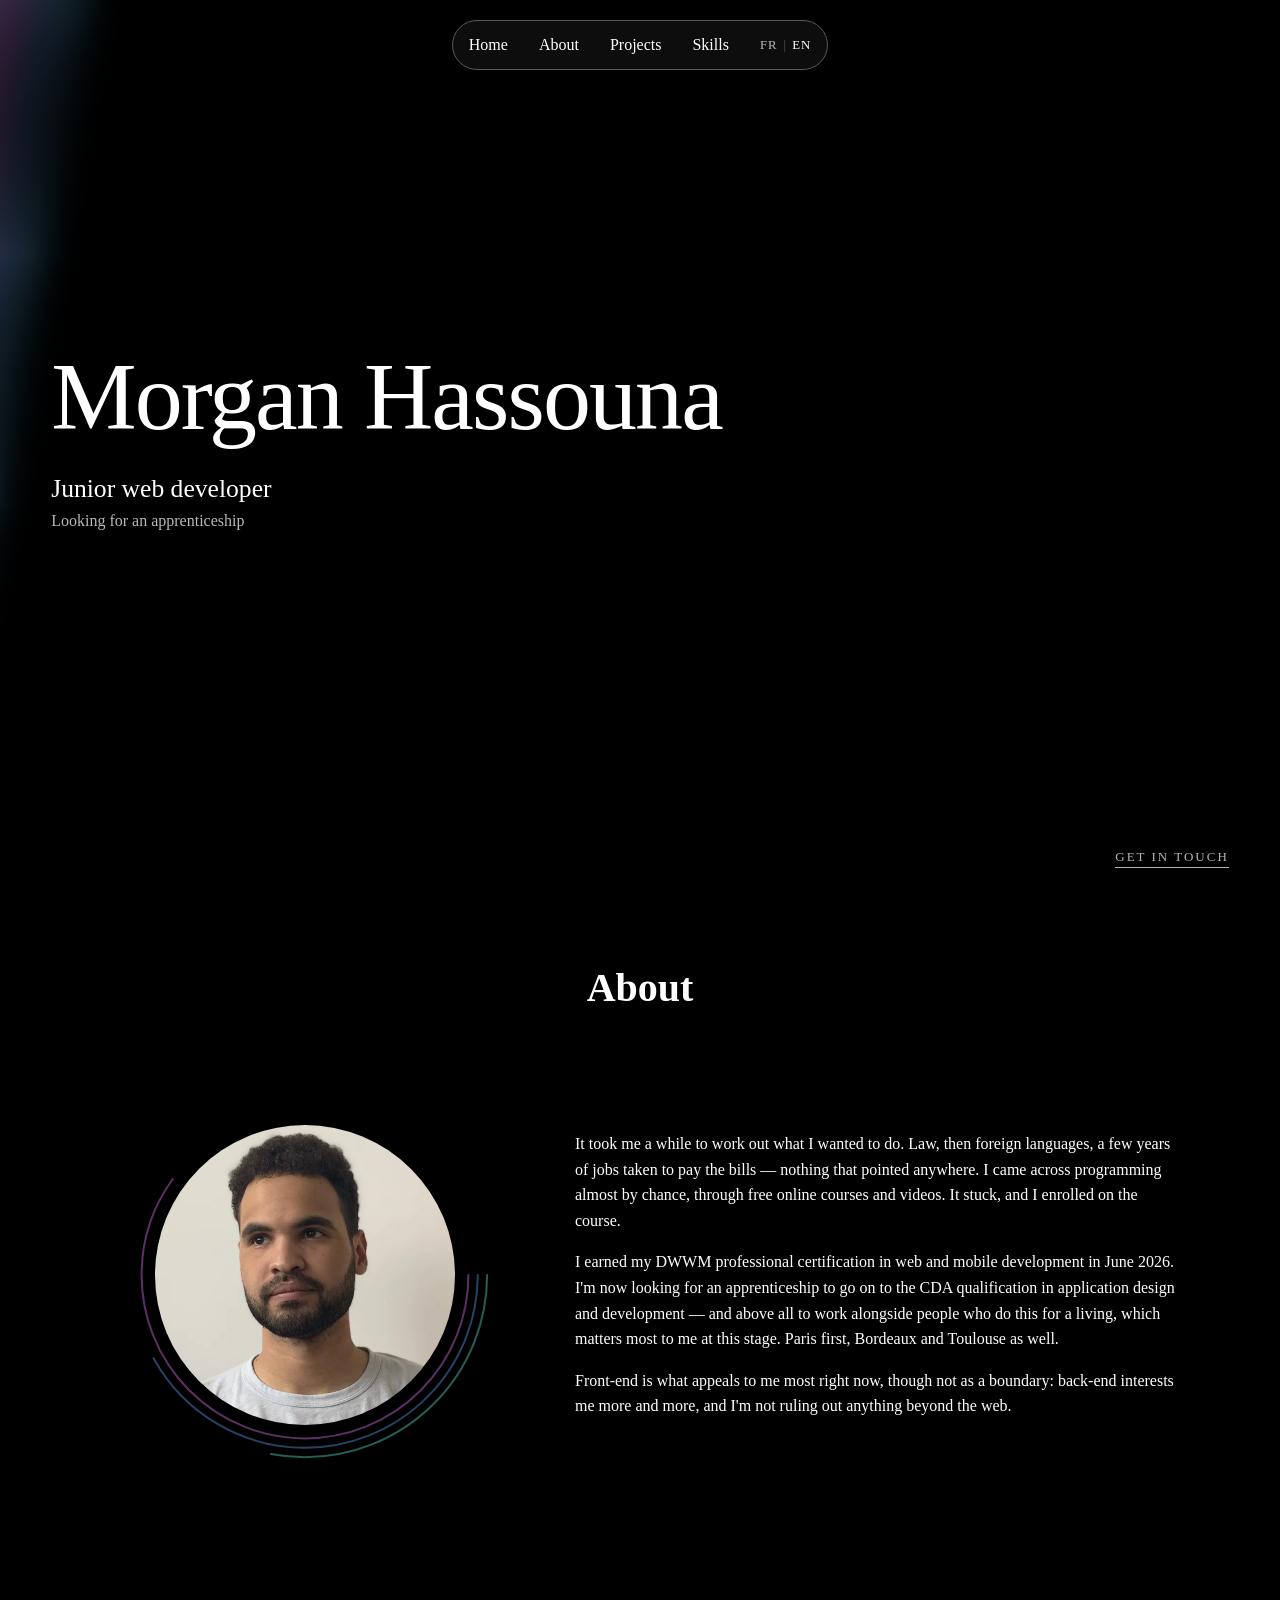
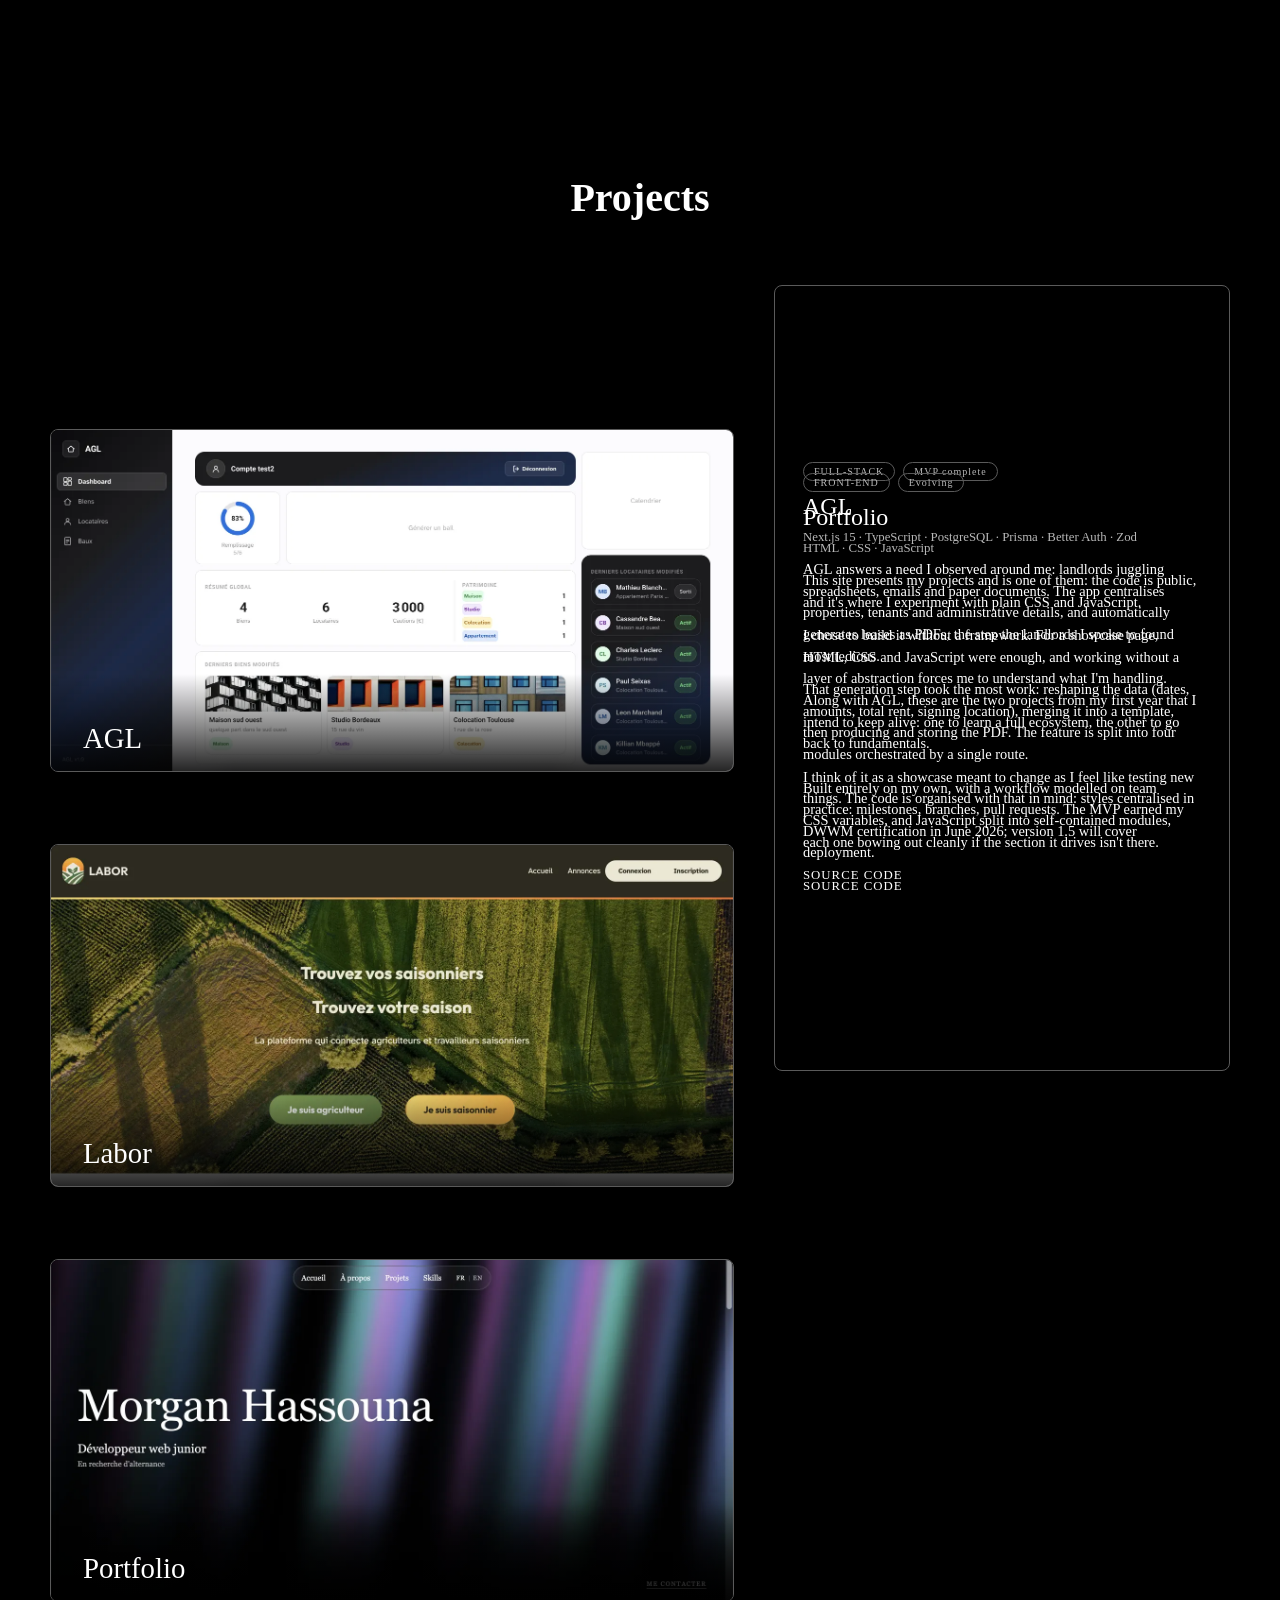
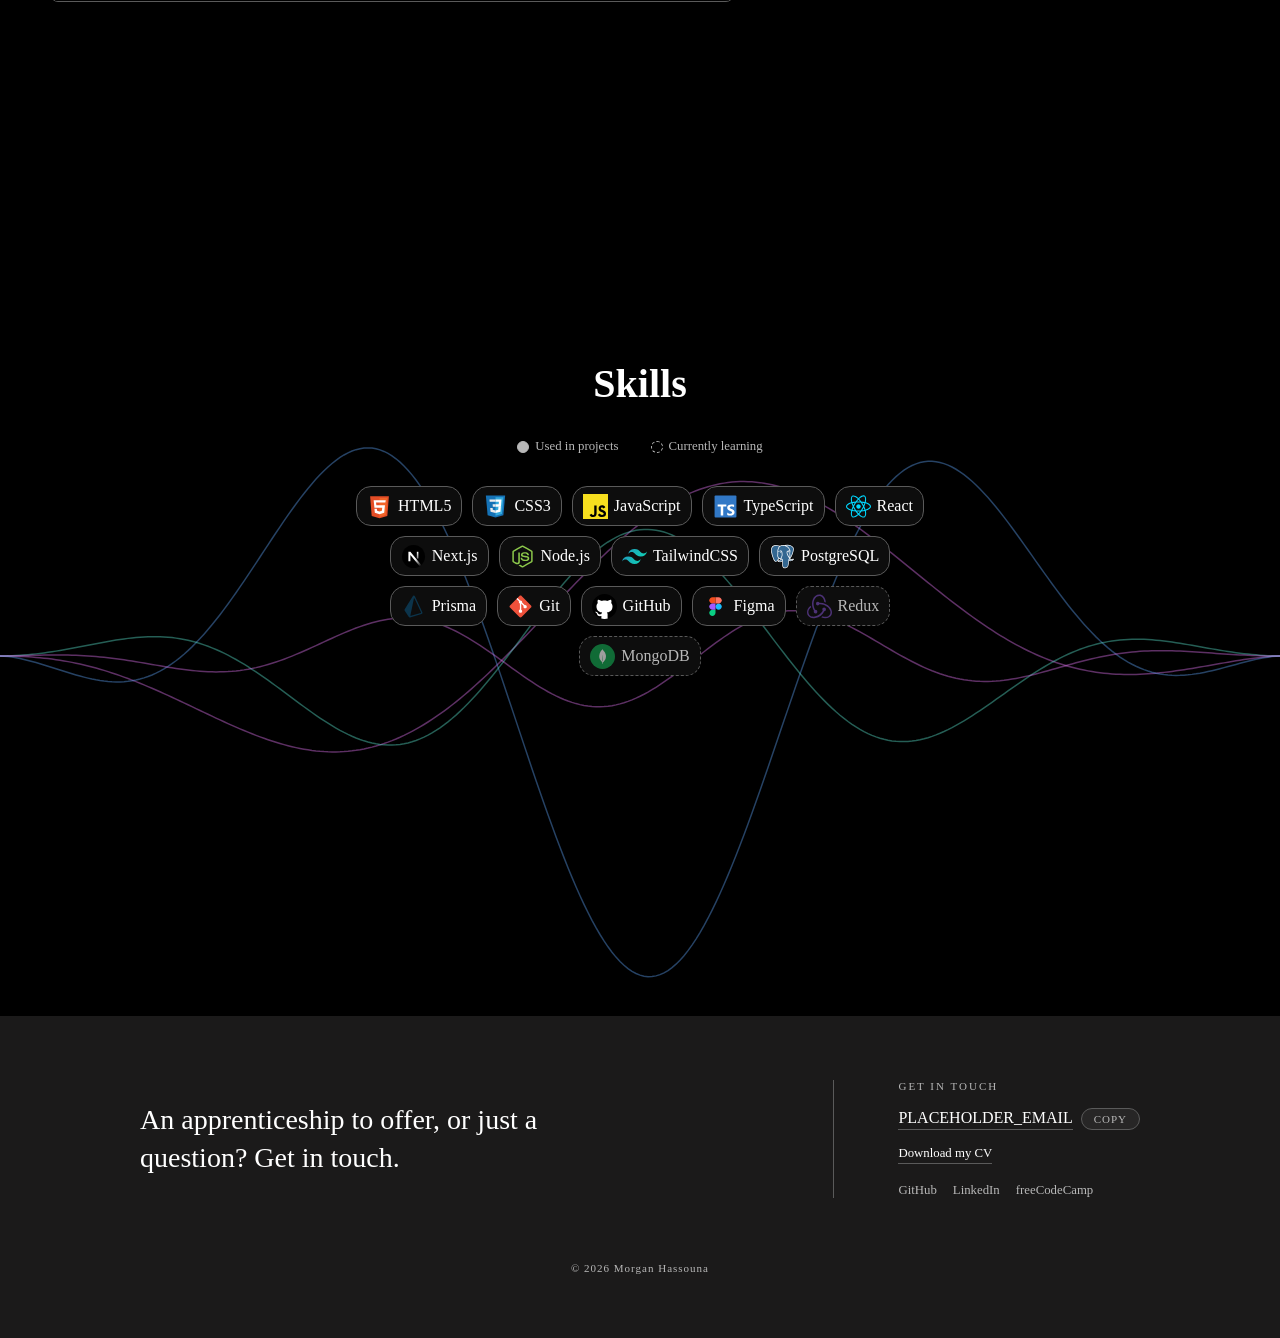
==== commit 42c19280: "page 404 + contenu img + amélioration style" ====
--- a/index.html
+++ b/index.html
@@ -65,7 +65,9 @@
 
       <div class="about-content">
         <div class="about-photo">
-          <img src="PLACEHOLDER_IMG_PORTRAIT"
+          <img src="img/ctn/pdp-about.webp"
+               width="600" height="638"
+               loading="lazy" decoding="async"
                data-i18n-alt="about.imageAlt"
                alt="Portrait de Morgan Hassouna" />
 
@@ -103,17 +105,17 @@
 
         <div class="project-left">
           <article class="project-card" data-project="agl">
-            <img src="PLACEHOLDER_IMG_AGL" data-i18n-alt="agl.imgAlt" alt="Capture de l'application AGL" />
+            <img src="img/ctn/screen-agl.webp" width="1440" height="725" loading="lazy" decoding="async" data-i18n-alt="agl.imgAlt" alt="Capture de l'application AGL" />
             <h3 data-i18n="agl.name">AGL</h3>
           </article>
 
           <article class="project-card" data-project="labor">
-            <img src="PLACEHOLDER_IMG_LABOR" data-i18n-alt="labor.imgAlt" alt="Capture de la plateforme Labor" />
+            <img src="img/ctn/screen-labor.webp" width="1440" height="726" loading="lazy" decoding="async" data-i18n-alt="labor.imgAlt" alt="Capture de la plateforme Labor" />
             <h3 data-i18n="labor.name">Labor</h3>
           </article>
 
           <article class="project-card" data-project="portfolio">
-            <img src="PLACEHOLDER_IMG_PORTFOLIO" data-i18n-alt="portfolio.imgAlt" alt="Capture de ce portfolio" />
+            <img src="img/ctn/screen-portfolio.webp" width="1440" height="732" loading="lazy" decoding="async" data-i18n-alt="portfolio.imgAlt" alt="Capture de ce portfolio" />
             <h3 data-i18n="portfolio.name">Portfolio</h3>
           </article>
         </div>
@@ -177,7 +179,7 @@
       <div class="projects-carousel">
 
         <article class="pcard" data-project="agl">
-          <img class="pcard-img" src="PLACEHOLDER_IMG_AGL" data-i18n-alt="agl.imgAlt" alt="Capture de l'application AGL" />
+          <img class="pcard-img" src="img/ctn/screen-agl.webp" width="1440" height="725" loading="lazy" decoding="async" data-i18n-alt="agl.imgAlt" alt="Capture de l'application AGL" />
           <div class="pcard-body">
             <span class="pcard-domain">FULL-STACK</span>
             <h3 class="pcard-name" data-i18n="agl.name">AGL</h3>
@@ -200,7 +202,7 @@
         </article>
 
         <article class="pcard" data-project="labor">
-          <img class="pcard-img" src="PLACEHOLDER_IMG_LABOR" data-i18n-alt="labor.imgAlt" alt="Capture de la plateforme Labor" />
+          <img class="pcard-img" src="img/ctn/screen-labor.webp" width="1440" height="726" loading="lazy" decoding="async" data-i18n-alt="labor.imgAlt" alt="Capture de la plateforme Labor" />
           <div class="pcard-body">
             <span class="pcard-domain">FRONT-END</span>
             <h3 class="pcard-name" data-i18n="labor.name">Labor</h3>
@@ -223,7 +225,7 @@
         </article>
 
         <article class="pcard" data-project="portfolio">
-          <img class="pcard-img" src="PLACEHOLDER_IMG_PORTFOLIO" data-i18n-alt="portfolio.imgAlt" alt="Capture de ce portfolio" />
+          <img class="pcard-img" src="img/ctn/screen-portfolio.webp" width="1440" height="732" loading="lazy" decoding="async" data-i18n-alt="portfolio.imgAlt" alt="Capture de ce portfolio" />
           <div class="pcard-body">
             <span class="pcard-domain">FRONT-END</span>
             <h3 class="pcard-name" data-i18n="portfolio.name">Portfolio</h3>
@@ -329,12 +331,12 @@
     PLACEHOLDER_EMAIL         x3 (mailto, texte, data-mail)
     PLACEHOLDER_LINKEDIN
     PLACEHOLDER_CV_PDF
-    PLACEHOLDER_IMG_PORTRAIT
-    PLACEHOLDER_IMG_AGL       x2 (desktop + mobile)
-    PLACEHOLDER_IMG_LABOR     x2
-    PLACEHOLDER_IMG_PORTFOLIO x2
     PLACEHOLDER_OG_IMAGE      (phase 6)
     PLACEHOLDER_FAVICON
+
+  IMAGES : les attributs width/height doivent correspondre aux dimensions
+  reelles des fichiers, sinon la reservation d'espace est fausse et le
+  layout saute au chargement. Captures projets en 2:1, portrait carre.
 
   CONVENTION data-i18n :
     data-i18n="cle"            -> remplace textContent
@@ -348,15 +350,7 @@
   Toute modification de texte doit etre reportee aux 4 endroits.
   Seuil de bascule vers une generation JS : environ 5 projets.
 
-  CSS A AJOUTER / MODIFIER (phases 2 et 3) :
-    - .hero-identity / .hero-role / .hero-status : nouvelle hierarchie
-    - .lang-switch / .lang-btn : toggle de langue
-    - .project-panel : les 3 panneaux empiles, seul .is-active visible
-    - .project-badges / .project-status / .project-stack / .project-links
-    - .pcard-summary
-    - .skills-legend / .is-learning
-    - .project-right { height: calc((90vh * 3) + (10vh * 2)) }  <- 3 projets
-    - scroll-margin-top sur les sections (navbar fixe)
-    - supprimer la section 9 (certifications)
+  LIMITE DE TEXTE : 780 caracteres par projet pour les paragraphes de
+  description cumules (detail dans styles.css, section 6).
   ==========================================================================
 -->
--- a/styles.css
+++ b/styles.css
@@ -16,6 +16,7 @@
      12. Responsive — <= 900px (projets : bascule vers le carrousel)
      13. Responsive — <= 600px
      14. Accessibilite — prefers-reduced-motion
+     15. Page 404
    ========================================================================== */
 
 
@@ -76,16 +77,21 @@
   --rainbow-count:     25;
   --rainbow-animation: 45s;
 
+  /* Projets : espace ajoute en haut et en bas de la colonne de gauche pour que
+     la premiere et la derniere carte se rapprochent du centre du panneau sticky.
+     Valeur approchee : l'ecart exact varie legerement selon la taille d'ecran. */
+  --project-align-offset: 16vh;
+
   /* Anneaux autour de la photo (About) */
   --ring-width:   2px;    /* epaisseur du trait */
   --ring-opacity: 0.4;    /* intensite : 0 = invisible, 1 = couleur pleine */
   --ring-speed:   1;      /* multiplicateur : 2 = deux fois plus vite, 0.5 = deux fois plus lent */
 
   /* Vagues en arriere-plan (Skills) : lues par script.js au chargement */
-  --waves-count:     5;     /* nombre de lignes */
+  --waves-count:     4;     /* nombre de lignes */
   --waves-amplitude: 1;     /* 1 = 100 % : hauteur max des vagues, de 0 a 1 */
   --waves-speed:     0.5;   /* multiplicateur : 1 = vitesse de reference */
-  --waves-opacity:   0.3;   /* intensite : 0 = invisible, 1 = couleur pleine */
+  --waves-opacity:   0.4;   /* intensite : 0 = invisible, 1 = couleur pleine */
 
   /* Navbar */
   --navbar-h-mobile: 60px;
@@ -109,6 +115,12 @@
   color: var(--color-text-primary);
   font-family: var(--font-text);
   transition: background-color var(--transition-slow), color var(--transition-fast);
+}
+
+/* Contour de focus clavier : le contour natif est quasi invisible sur fond noir */
+:focus-visible {
+  outline: 2px solid var(--color-text-primary);
+  outline-offset: 3px;
 }
 
 /* Les titres de section ne passent plus sous la navbar fixe au clic sur une ancre */
@@ -452,12 +464,14 @@
   min-width: 0;
   display: flex;
   flex-direction: column;
-  gap: 10vh;
-}
-
-/* La card contient maintenant une image et un titre */
+  gap: 8vh;
+  padding-block: var(--project-align-offset);
+}
+
+/* La card se cale sur l'image : captures en 2:1, aucun rognage.
+   Une seule image par projet sert au desktop et au mobile. */
 .project-card {
-  height: 90vh;
+  position: relative;
   background-color: var(--color-bg-elevated);
   border: var(--border-1);
   border-radius: var(--radius-sm);
@@ -467,15 +481,23 @@
 }
 
 .project-card img {
-  flex: 1 1 auto;
-  min-height: 0;
+  flex: none;
+  aspect-ratio: 2 / 1;
   width: 100%;
+  height: auto;          /* neutralise l'attribut height= de la balise, qui
+                            desactiverait aspect-ratio */
   display: block;
   object-fit: cover;
 }
 
+/* Titre en surimpression, sur un degrade qui le detache de l'image */
 .project-card h3 {
-  padding: var(--space-sm) var(--space-md);
+  position: absolute;
+  left: 0;
+  right: 0;
+  bottom: 0;
+  padding: 48px var(--space-md) var(--space-sm);
+  background: linear-gradient(to top, rgba(0, 0, 0, 0.85), transparent);
   font-family: var(--font-title);
   font-size: var(--font-size-h3);
   font-weight: 400;
@@ -609,8 +631,7 @@
 .pcard {
   position: relative;
   flex: 0 0 80vw;
-  height: 75vh;
-  max-height: 520px;
+  height: auto;
   scroll-snap-align: center;
   background: var(--color-bg-elevated);
   border: var(--border-1);
@@ -628,11 +649,12 @@
   opacity: 1;
 }
 
-/* Vraie <img> desormais, et 45% au lieu de 60% pour laisser la place au resume */
+/* Meme rapport 2:1 que sur desktop : une seule capture par projet */
 .pcard-img {
-  flex: 0 0 45%;
-  min-height: 0;
+  flex: none;
+  aspect-ratio: 2 / 1;
   width: 100%;
+  height: auto;
   display: block;
   object-fit: cover;
 }
@@ -745,7 +767,7 @@
 #s-skills {
   position: relative;
   overflow: hidden;
-  min-height: 90vh;
+  min-height: 80vh;
   width: 100%;
   display: flex;
   align-items: center;
@@ -1170,4 +1192,42 @@
   #s-skills .skills-card {
     transition: none;
   }
+}
+
+
+/* 15. PAGE 404 --------------------------------------------------------------------------------------------------------------- */
+.notfound {
+  min-height: 100vh;
+  min-height: 100svh;
+  display: flex;
+  flex-direction: column;
+  align-items: center;
+  justify-content: center;
+  gap: var(--space-sm);
+  padding: var(--space-md);
+  text-align: center;
+}
+
+.notfound-code {
+  font-family: var(--font-title);
+  font-size: clamp(4rem, 18vw, 9rem);
+  font-weight: 400;
+  line-height: 1;
+}
+
+.notfound-text {
+  max-width: 40ch;
+  color: var(--color-text-secondary);
+  line-height: 1.6;
+}
+
+.notfound-back {
+  margin-top: var(--space-md);
+  font-size: 13px;
+  letter-spacing: 2px;
+  text-transform: uppercase;
+  color: var(--color-text-primary);
+  text-decoration: none;
+  border-bottom: 1px solid currentColor;
+  padding-bottom: 2px;
 }
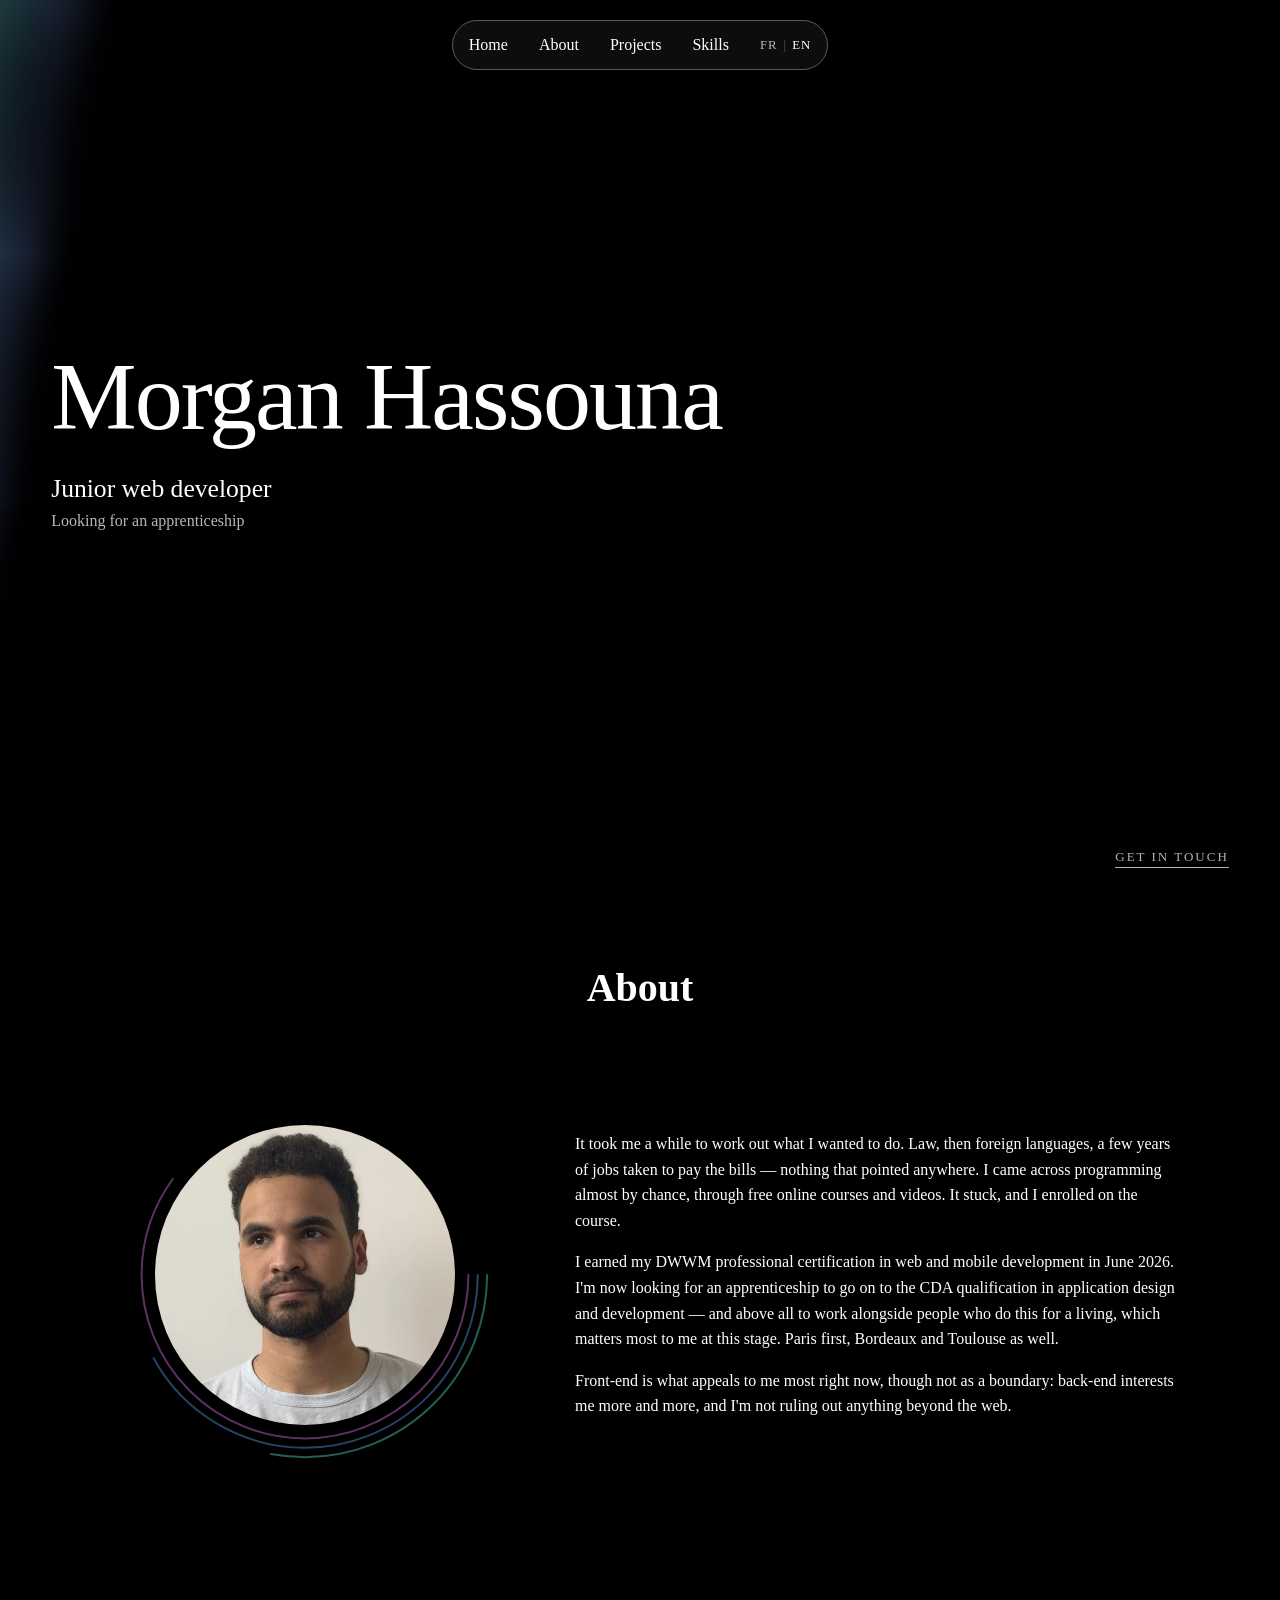
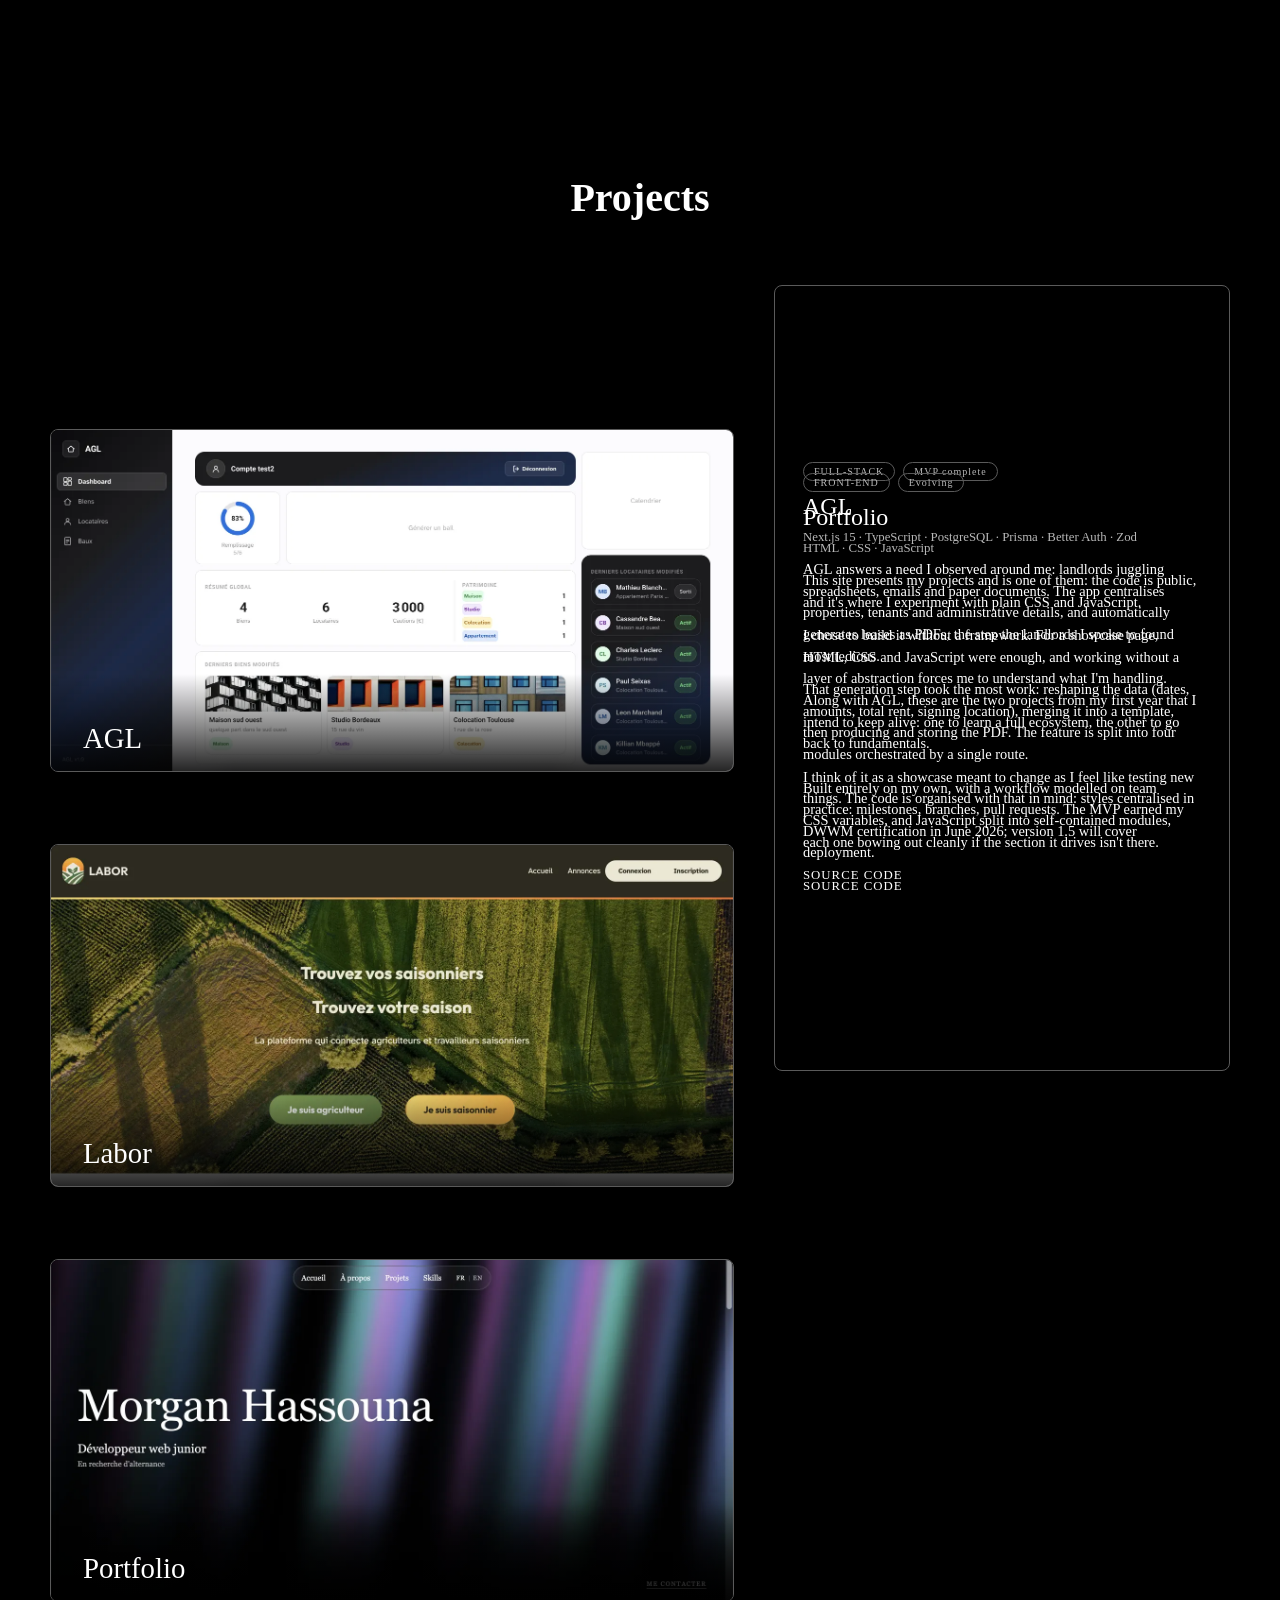
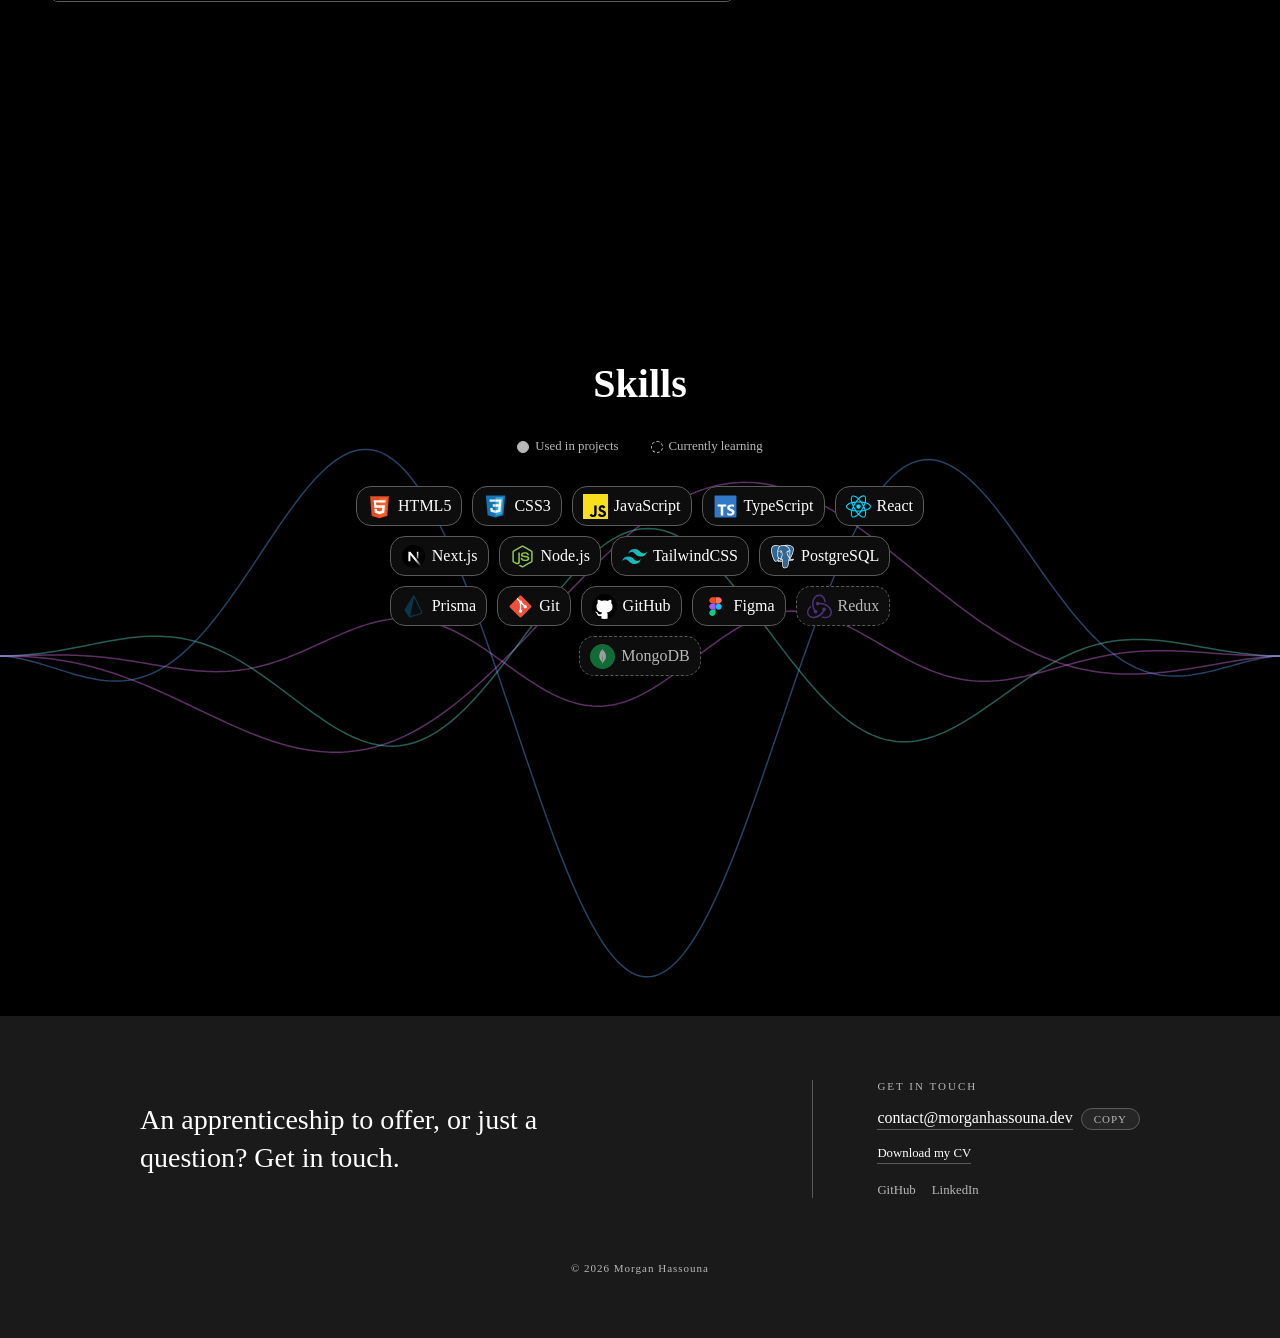
==== commit 135d012f: "apres nom de domaine et integration liens" ====
--- a/index.html
+++ b/index.html
@@ -15,7 +15,9 @@
   <meta property="og:locale" content="fr_FR" />
   <meta property="og:locale:alternate" content="en_US" />
 
-  <link rel="icon" href="PLACEHOLDER_FAVICON" />
+  <link rel="icon" href="favicon.ico" sizes="32x32" />
+  <link rel="icon" href="icon.svg" type="image/svg+xml" />
+  <link rel="apple-touch-icon" href="apple-touch-icon.png" />
   <link rel="stylesheet" href="styles.css" />
 </head>
 
@@ -298,9 +300,9 @@
         <span class="footer-label" data-i18n="footer.label">Me contacter</span>
 
         <div class="footer-mail">
-          <a href="mailto:PLACEHOLDER_EMAIL">PLACEHOLDER_EMAIL</a>
+          <a href="mailto:contact@morganhassouna.dev">contact@morganhassouna.dev</a>
           <button type="button" class="footer-copy"
-                  data-mail="PLACEHOLDER_EMAIL"
+                  data-mail="contact@morganhassouna.dev"
                   data-i18n="footer.copy"
                   data-i18n-aria-label="footer.ariaCopy"
                   aria-label="Copier l'adresse email">copier</button>
@@ -310,8 +312,7 @@
 
         <ul class="footer-links">
           <li><a href="https://github.com/morgandevmh" target="_blank" rel="noopener">GitHub</a></li>
-          <li><a href="PLACEHOLDER_LINKEDIN" target="_blank" rel="noopener">LinkedIn</a></li>
-          <li><a href="https://www.freecodecamp.org/certification/morgandevmh/responsive-web-design" target="_blank" rel="noopener">freeCodeCamp</a></li>
+          <li><a href="www.linkedin.com/in/morgan-hassouna" target="_blank" rel="noopener">LinkedIn</a></li>
         </ul>
       </div>
     </div>
@@ -328,11 +329,8 @@
   NOTES D'INTEGRATION
   --------------------------------------------------------------------------
   PLACEHOLDERS a remplir avant deploiement (Ctrl+F "PLACEHOLDER") :
-    PLACEHOLDER_EMAIL         x3 (mailto, texte, data-mail)
-    PLACEHOLDER_LINKEDIN
     PLACEHOLDER_CV_PDF
     PLACEHOLDER_OG_IMAGE      (phase 6)
-    PLACEHOLDER_FAVICON
 
   IMAGES : les attributs width/height doivent correspondre aux dimensions
   reelles des fichiers, sinon la reservation d'espace est fausse et le
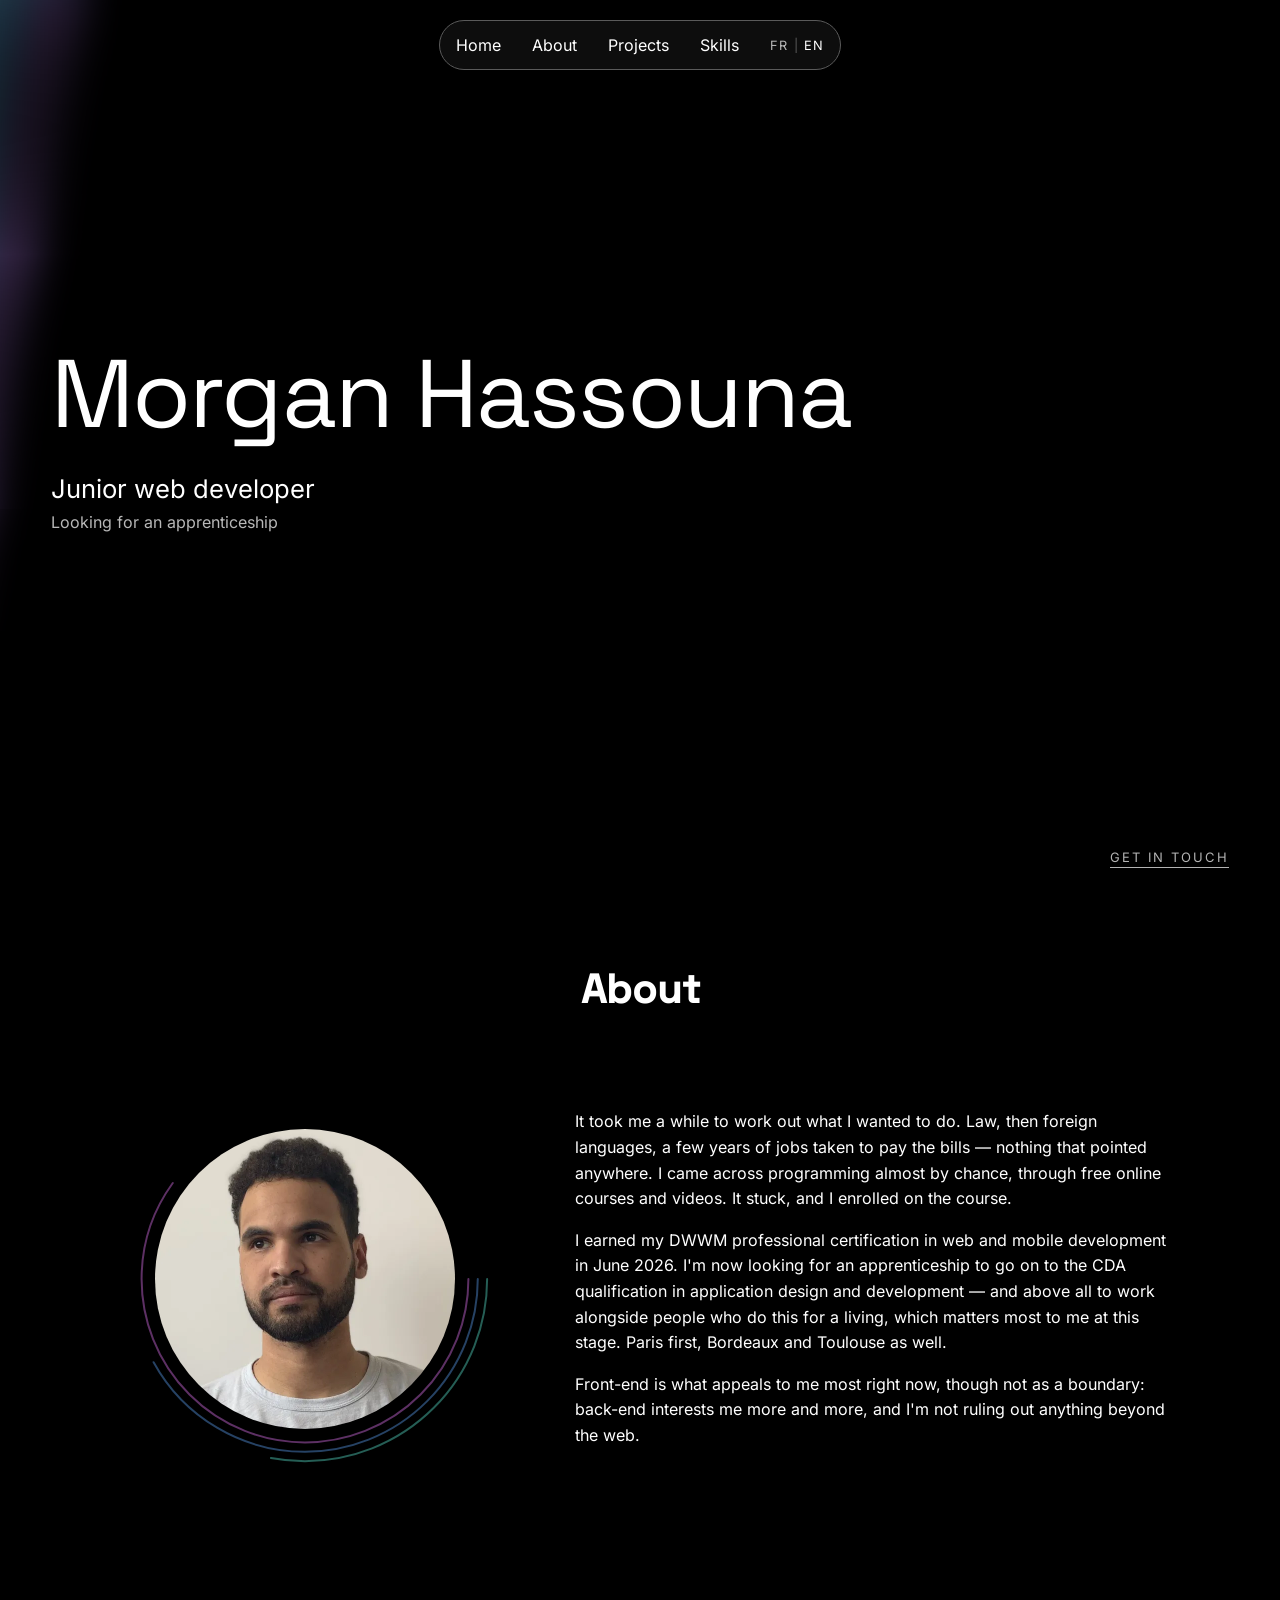
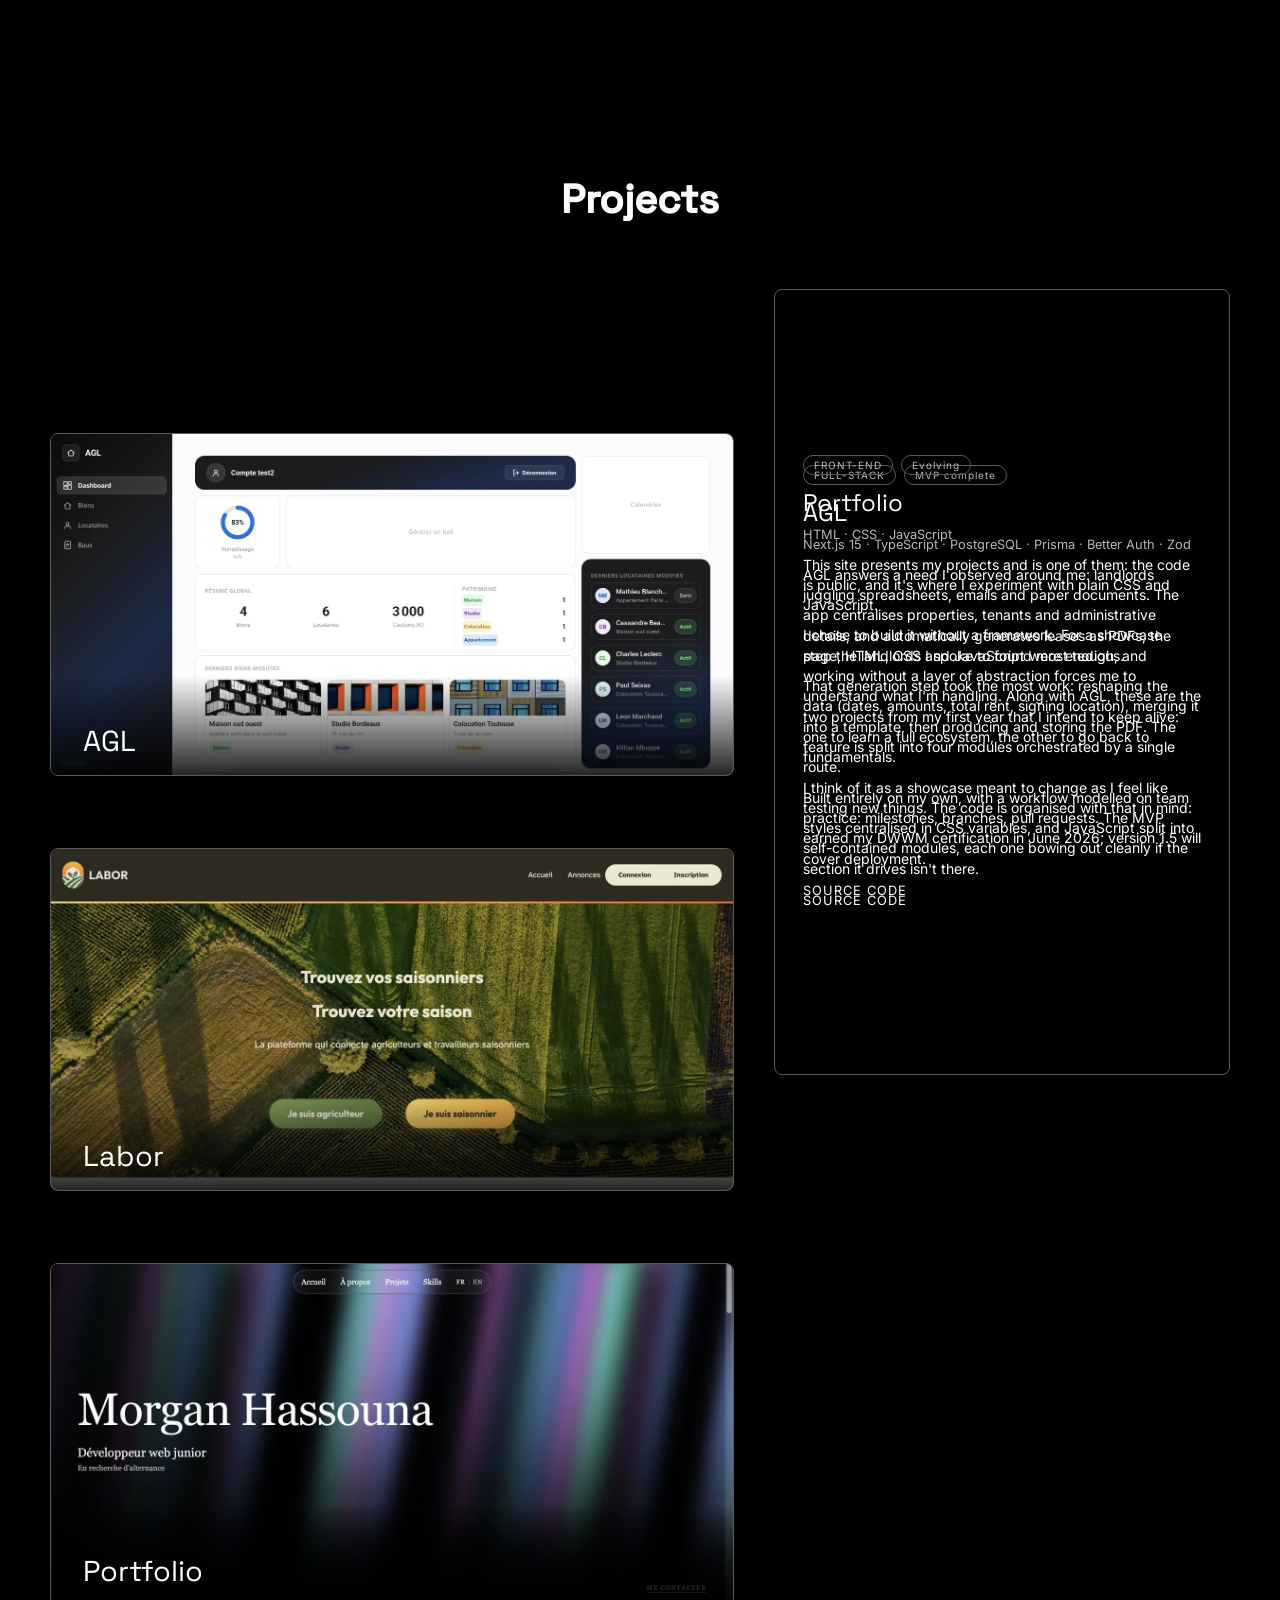
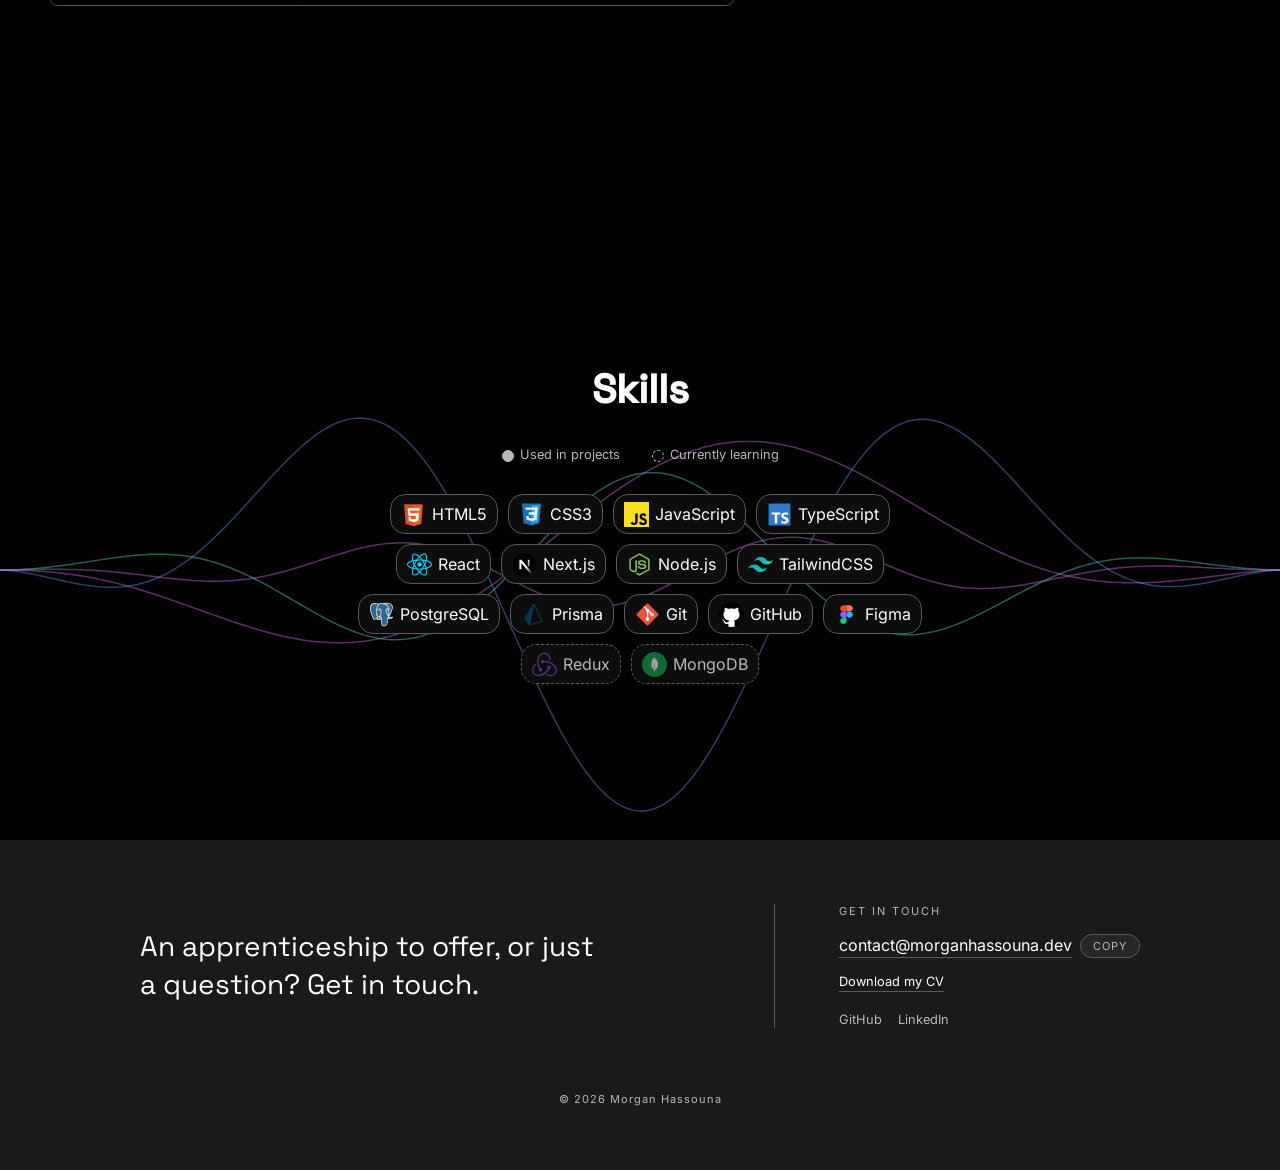
==== commit 86ba899e: "ajout des fonts" ====
--- a/index.html
+++ b/index.html
@@ -18,6 +18,10 @@
   <link rel="icon" href="favicon.ico" sizes="32x32" />
   <link rel="icon" href="icon.svg" type="image/svg+xml" />
   <link rel="apple-touch-icon" href="apple-touch-icon.png" />
+  <!-- Preload des deux polices du premier ecran : evite le flash de police de secours -->
+  <link rel="preload" href="fonts/space-grotesk-latin-400-normal.woff2" as="font" type="font/woff2" crossorigin />
+  <link rel="preload" href="fonts/inter-latin-400-normal.woff2" as="font" type="font/woff2" crossorigin />
+
   <link rel="stylesheet" href="styles.css" />
 </head>
 
@@ -312,7 +316,7 @@
 
         <ul class="footer-links">
           <li><a href="https://github.com/morgandevmh" target="_blank" rel="noopener">GitHub</a></li>
-          <li><a href="www.linkedin.com/in/morgan-hassouna" target="_blank" rel="noopener">LinkedIn</a></li>
+          <li><a href="PLACEHOLDER_LINKEDIN" target="_blank" rel="noopener">LinkedIn</a></li>
         </ul>
       </div>
     </div>
@@ -329,6 +333,7 @@
   NOTES D'INTEGRATION
   --------------------------------------------------------------------------
   PLACEHOLDERS a remplir avant deploiement (Ctrl+F "PLACEHOLDER") :
+    PLACEHOLDER_LINKEDIN
     PLACEHOLDER_CV_PDF
     PLACEHOLDER_OG_IMAGE      (phase 6)
 
--- a/styles.css
+++ b/styles.css
@@ -2,6 +2,7 @@
    PORTFOLIO — Morgan Hassouna
    --------------------------------------------------------------------------
    SOMMAIRE
+     0.  Polices (fichiers locaux)
      1.  Variables
      2.  Reset & base
      3.  Navbar (+ toggle de langue)
@@ -20,1214 +21,1255 @@
    ========================================================================== */
 
 
-/* 1. VARIABLES ------------------------------------------------------------------------------------------------------------ */
-:root {
-  /* Palette constante */
-  --palette-black: #000;
-  --palette-white: #ffffff;
+/* 0. POLICES ---------------------------------------------------------------------------------------------------------------- 
+   Fichiers servis depuis le depot (dossier /fonts), pas depuis Google Fonts :
+   un aller-retour reseau en moins et aucune dependance externe.
+   Sous-ensemble latin uniquement, format woff2.
+   font-display: swap -> le texte s'affiche tout de suite dans la police de
+   secours, puis bascule quand le fichier est charge. */
 
-  /* Couleurs */
-  --color-bg-page:        var(--palette-black);
-  --color-bg-elevated:    #1b1a1a;
-  --color-bg-glass:       rgba(255, 255, 255, 0.05);
-  --color-bg-card:        #0d0d0d;   /* rendu de --color-bg-glass sur fond noir, mais opaque */
-  --color-text-primary:   var(--palette-white);
-  --color-text-secondary: #b8b8b8;
-  --color-border:         rgba(90, 90, 90, 1);
-  --color-accent:         #3fb3bd;   /* provisoire (phase 6) : 6.9:1 sur bg-elevated, 8.4:1 sur noir */
-
-  /* Couleurs Rainbow (hero) */
-  --color-rainbow-1: rgb(232, 121, 249);
-  --color-rainbow-2: rgb(96, 165, 250);
-  --color-rainbow-3: rgb(94, 234, 212);
-
-  /* Typographie */
-  --font-title:      Georgia, "Times New Roman", serif;
-  --font-text:       Georgia, "Times New Roman", serif;
-  --font-size-h1:    clamp(2.75rem, 10vw, 6rem);
-  --font-size-h2:    2.5rem;
-  --font-size-h3:    1.8rem;
-  --font-size-body:  1rem;
-  --font-size-small: 0.8rem;
-
-  /* Espacements */
-  --space-xs: 8px;
-  --space-sm: 16px;
-  --space-md: 32px;
-  --space-lg: 64px;
-  --space-xl: 128px;
-
-  /* Effets */
-  --blur-glass:  blur(5px);
-  --radius-sm:   8px;
-  --radius-md:   15px;
-  --radius-lg:   20px;
-  --radius-pill: 40px;
-  --border-1:    solid 1px var(--color-border);
-
-  /* Animations */
-  --transition-fast: 0.2s ease;
-  --transition-slow: 1.5s ease;
-
-  /* Z-index */
-  --z-content: 10;
-  --z-navbar:  50;
-
-  /* Hero Rainbow: lu par script.js au chargement */
-  --rainbow-count:     25;
-  --rainbow-animation: 45s;
-
-  /* Projets : espace ajoute en haut et en bas de la colonne de gauche pour que
-     la premiere et la derniere carte se rapprochent du centre du panneau sticky.
-     Valeur approchee : l'ecart exact varie legerement selon la taille d'ecran. */
-  --project-align-offset: 16vh;
-
-  /* Anneaux autour de la photo (About) */
-  --ring-width:   2px;    /* epaisseur du trait */
-  --ring-opacity: 0.4;    /* intensite : 0 = invisible, 1 = couleur pleine */
-  --ring-speed:   1;      /* multiplicateur : 2 = deux fois plus vite, 0.5 = deux fois plus lent */
-
-  /* Vagues en arriere-plan (Skills) : lues par script.js au chargement */
-  --waves-count:     4;     /* nombre de lignes */
-  --waves-amplitude: 1;     /* 1 = 100 % : hauteur max des vagues, de 0 a 1 */
-  --waves-speed:     0.5;   /* multiplicateur : 1 = vitesse de reference */
-  --waves-opacity:   0.4;   /* intensite : 0 = invisible, 1 = couleur pleine */
-
-  /* Navbar */
-  --navbar-h-mobile: 60px;
-  --navbar-offset:   90px;   /* hauteur navbar desktop + marge, pour les ancres */
-}
-
-
-/* 2. RESET & BASE ----------------------------------------------------------------------------------------------------------- */
-* {
-  box-sizing: border-box;
-  margin: 0;
-  padding: 0;
-}
-
-html {
-  scroll-behavior: smooth;
-}
-
-body {
-  background-color: var(--color-bg-page);
-  color: var(--color-text-primary);
-  font-family: var(--font-text);
-  transition: background-color var(--transition-slow), color var(--transition-fast);
-}
-
-/* Contour de focus clavier : le contour natif est quasi invisible sur fond noir */
-:focus-visible {
-  outline: 2px solid var(--color-text-primary);
-  outline-offset: 3px;
-}
-
-/* Les titres de section ne passent plus sous la navbar fixe au clic sur une ancre */
-section[id^="s-"] {
-  scroll-margin-top: var(--navbar-offset);
-}
-
-
-/* 3. NAVBAR ----------------------------------------------------------------------------------------------------------------- */
-.navbar {
-  width: 100%;
-  height: 50px;
-  margin-top: 20px;
-  display: flex;
-  justify-content: center;
-  align-items: center;
-  position: fixed;
-  z-index: var(--z-navbar);
-}
-
-.navbar .nav-links {
-  height: 100%;
-  display: flex;
-  align-items: center;
-  gap: 15px;
-  background-color: var(--color-bg-glass);
-  border: var(--border-1);
-  backdrop-filter: var(--blur-glass);
-  border-radius: var(--radius-pill);
-  padding: var(--space-xs);
-}
-
-.navbar .nav-links .navlink {
-  list-style: none;
-  margin: 0 var(--space-xs);
-  transition: color var(--transition-fast);
-}
-
-.navbar .nav-links .navlink a {
-  text-decoration: none;
-  color: var(--color-text-primary);
-  font-size: var(--font-size-body);
-  font-family: var(--font-text);
-  position: relative;
-}
-
-.navbar .nav-links .navlink a::after {
-  content: '';
-  position: absolute;
-  bottom: -4px;
-  left: 0;
-  width: 100%;
-  height: 2px;
-  background-color: var(--palette-white);
-  transform: scaleX(0);
-  transform-origin: left;
-  transition: transform var(--transition-fast);
-}
-
-.navbar .nav-links .navlink a:hover::after {
-  transform: scaleX(1);
-}
-
-/* Toggle de langue : neutralise le style natif des <button> */
-.navbar .nav-links .lang-switch {
-  display: flex;
-  align-items: center;
-  gap: 6px;
-}
-
-.lang-btn {
-  background: none;
-  border: 0;
-  padding: 0;
-  font: inherit;
-  font-size: var(--font-size-small);
-  letter-spacing: 1px;
-  color: var(--color-text-secondary);
-  cursor: pointer;
-  transition: color var(--transition-fast);
-}
-
-.lang-btn:hover,
-.lang-btn.is-active {
-  color: var(--color-text-primary);
-}
-
-.lang-sep {
-  font-size: var(--font-size-small);
-  color: var(--color-border);
-}
-
-
-/* 4. HERO ------------------------------------------------------------------------------------------------------------------- */
-.hero {
-  position: relative;
-  width: 100%;
-  height: 100vh;
-  overflow: hidden;
-  background: var(--color-bg-page);
-}
-
-/* Degrade de raccord vers la section suivante */
-.hero::after {
-  content: '';
-  position: absolute;
-  bottom: 0;
-  left: 0;
-  width: 100%;
-  height: 30vh;
-  background: linear-gradient(to bottom, transparent, var(--color-bg-page));
-  pointer-events: none;
-  z-index: 5;
-}
-
-/* --- Effet Rainbow (divs generees par le script) --- */
-.rainbow {
-  position: absolute;
-  top: 0;
-  width: 0;
-  height: 100vh;
-  transform: rotate(10deg);
-  transform-origin: top right;
-  animation-name: slide;
-  animation-timing-function: linear;
-  animation-iteration-count: infinite;
-}
-
-@keyframes slide {
-  from { right: -25vw; }
-  to   { right: 125vw; }
-}
-
-/* Masques de fondu */
-.mask-h {
-  position: absolute;
-  bottom: 0;
-  left: 0;
-  width: 100vw;
-  height: 0;
-  box-shadow: 0 0 50vh 40vh var(--color-bg-page);
-  pointer-events: none;
-}
-
-.mask-v {
-  position: absolute;
-  bottom: 0;
-  left: 0;
-  width: 0;
-  height: 100vh;
-  box-shadow: 0 0 35vw 25vw var(--color-bg-page);
-  pointer-events: none;
-}
-
-.hero-content {
-  position: relative;
-  z-index: var(--z-content);
-  width: 100%;
-  height: 100%;
-  display: grid;
-  grid-template-rows: 1fr auto;
-  padding: clamp(20px, 4vw, 32px) clamp(20px, 4vw, 56px);
-  pointer-events: none;
-}
-
-/* Le conteneur est desormais l'enfant de la grille : c'est lui qu'on centre */
-.hero-identity {
-  align-self: center;
-  max-width: 90%;
-}
-
-.hero-title {
-  font-family: var(--font-title);
-  font-size: var(--font-size-h1);
-  font-weight: 400;
-  line-height: 0.95;
-  letter-spacing: -0.02em;
-}
-
-/* Provisoire : hierarchie typographique definitive en phase 6 */
-.hero-role {
-  margin-top: var(--space-md);
-  font-size: clamp(1.1rem, 2.5vw, 1.6rem);
-}
-
-.hero-status {
-  margin-top: var(--space-xs);
-  font-size: var(--font-size-body);
-  color: var(--color-text-secondary);
-}
-
-.hero-footer {
-  display: flex;
-  justify-content: flex-end;
-  align-items: flex-end;
-  gap: var(--space-sm);
-  font-size: 13px;
-  letter-spacing: 2px;
-  text-transform: uppercase;
-  opacity: 0.7;
-}
-
-.hero-footer a {
-  pointer-events: auto;
-  text-decoration: none;
-  color: var(--color-text-primary);
-  font-size: 13px;
-  letter-spacing: 2px;
-  text-transform: uppercase;
-  opacity: 1;
-  border-bottom: 1px solid currentColor;
-  padding-bottom: 2px;
-}
-
-
-/* 5. ABOUT ------------------------------------------------------------------------------------------------------------------ */
-#s-about {
-  min-height: 80vh;
-  width: 100%;
-  display: flex;
-  align-items: center;
-  flex-direction: column;
-}
-
-#s-about h2 {
-  font-size: var(--font-size-h2);
-  font-family: var(--font-title);
-  margin: var(--space-lg) 0;
-}
-
-#s-about .about-content {
-  display: flex;
-  flex-direction: row;
-  justify-content: center;
-  align-items: center;
-  gap: 70px;
-}
-
-/* Conteneur photo + anneaux : les anneaux se calent sur la taille de la photo */
-#s-about .about-photo {
-  position: relative;
-  flex-shrink: 0;
-  margin: 50px;
-}
-
-#s-about .about-photo img {
-  display: block;
-  height: 300px;
-  width: 300px;
-  border-radius: 50%;
-  object-fit: cover;
-}
-
-/* Le SVG deborde de 15 % autour de la photo. Pas de viewBox : les rayons
-   sont en % (ils suivent la taille de la photo), mais l'epaisseur reste en
-   px reels, identique a toutes les tailles d'ecran. */
-.about-rings {
-  position: absolute;
-  top: -15%;
-  left: -15%;
-  width: 130%;
-  height: 130%;
-  overflow: visible;
-  pointer-events: none;
-}
-
-.about-rings .ring {
-  fill: none;
-  stroke-width: var(--ring-width);
-  stroke-opacity: var(--ring-opacity);
-  stroke-linecap: round;
-  transform-box: view-box;
-  transform-origin: 50% 50%;
-  animation: ring-spin linear infinite;
-}
-
-/* stroke-dasharray : part visible du cercle en %, sur 100 (pathLength) */
-.about-rings .ring-1 {
-  stroke: var(--color-rainbow-1);
-  stroke-dasharray: 60 100;
-  animation-duration: calc(12s / var(--ring-speed));
-}
-
-.about-rings .ring-2 {
-  stroke: var(--color-rainbow-2);
-  stroke-dasharray: 42 100;
-  animation-duration: calc(19s / var(--ring-speed));
-  animation-direction: reverse;
-}
-
-.about-rings .ring-3 {
-  stroke: var(--color-rainbow-3);
-  stroke-dasharray: 28 100;
-  animation-duration: calc(29s / var(--ring-speed));
-}
-
-@keyframes ring-spin {
-  to { transform: rotate(360deg); }
-}
-
-/* Remplace l'ancienne regle sur chaque <p> (300px de haut chacun) */
-#s-about .about-text {
-  width: 600px;
-  max-width: 100%;
-  display: flex;
-  flex-direction: column;
-  justify-content: center;
-  gap: var(--space-sm);
-  font-size: var(--font-size-body);
-  line-height: 1.6;
-}
-
-
-/* 6. PROJECTS desktop (colonne scrollable + card sticky) -------------------------------------------------------------------- */
-#s-projects {
-  width: 100%;
-  padding-top: 10vh;
-}
-
-#s-projects .project-title {
-  display: flex;
-  justify-content: center;
-  align-items: center;
-  margin: var(--space-lg) 0;
-}
-
-#s-projects h2 {
-  font-size: var(--font-size-h2);
-  font-family: var(--font-title);
-}
-
-.scroll-section-projects {
-  display: flex;
-  width: 100%;
-  padding: 0 50px 50px 50px;
-  gap: 40px;
-}
-
-.project-left {
-  flex: 3 1 0;          /* 60 / 40 avec la colonne de droite, gap deduit */
-  min-width: 0;
-  display: flex;
-  flex-direction: column;
-  gap: 8vh;
-  padding-block: var(--project-align-offset);
-}
-
-/* La card se cale sur l'image : captures en 2:1, aucun rognage.
-   Une seule image par projet sert au desktop et au mobile. */
-.project-card {
-  position: relative;
-  background-color: var(--color-bg-elevated);
-  border: var(--border-1);
-  border-radius: var(--radius-sm);
-  overflow: hidden;
-  display: flex;
-  flex-direction: column;
-}
-
-.project-card img {
-  flex: none;
-  aspect-ratio: 2 / 1;
-  width: 100%;
-  height: auto;          /* neutralise l'attribut height= de la balise, qui
-                            desactiverait aspect-ratio */
-  display: block;
-  object-fit: cover;
-}
-
-/* Titre en surimpression, sur un degrade qui le detache de l'image */
-.project-card h3 {
-  position: absolute;
-  left: 0;
-  right: 0;
-  bottom: 0;
-  padding: 48px var(--space-md) var(--space-sm);
-  background: linear-gradient(to top, rgba(0, 0, 0, 0.85), transparent);
-  font-family: var(--font-title);
-  font-size: var(--font-size-h3);
-  font-weight: 400;
-}
-
-.project-right {
-  flex: 2 1 0;
-  min-width: 0;
-  position: relative;
-  /* Pas de hauteur explicite : en flex ligne, la colonne s'etire a la
-     hauteur de .project-left, quel que soit le nombre de projets. */
-}
-
-/* Grille au lieu de flex : les panneaux se superposent dans la meme cellule,
-   la carte ne change pas de hauteur a chaque bascule, et plus de debordement
-   vers le haut (cause du chevauchement avec le About).
-   Le panneau demarre sous la navbar et occupe le reste de l'ecran. */
-.project-card-fixed {
-  position: sticky;
-  top: var(--navbar-offset);
-  height: calc(100vh - var(--navbar-offset) - 24px);
-  background-color: var(--palette-black);
-  border: var(--border-1);
-  border-radius: var(--radius-sm);
-  padding: 28px;
-  display: grid;
-}
-
-/* Un seul panneau visible. visibility: hidden retire aussi les
-   panneaux inactifs de l'arbre d'accessibilite.
-
-   LIMITE DE TEXTE — desktop sans scroll
-   780 caracteres maximum par projet : paragraphes de description cumules,
-   espaces compris (hors titre, badges, stack et lien).
-   Verifie en FR et en EN de 1024x650 a 1920x950. Au-dela de la limite,
-   le bas du texte est coupe : pas de scroll interne, volontairement.
-   Toute modification de font-size, line-height ou padding de ce bloc
-   change cette limite : la re-verifier.
-
-   overflow: hidden et non auto : un panneau scrollable, meme de quelques
-   pixels, capture le geste de scroll et bloque celui de la page. */
-.project-panel {
-  grid-area: 1 / 1;
-  align-self: center;
-  max-height: 100%;
-  overflow: hidden;
-  opacity: 0;
-  visibility: hidden;
-  transition: opacity var(--transition-fast), visibility 0s linear 0.2s;
-}
-
-.project-panel.is-active {
-  opacity: 1;
-  visibility: visible;
-  transition: opacity var(--transition-fast);
-}
-
-.project-panel h3 {
-  margin-bottom: var(--space-xs);
-  font-family: var(--font-title);
-  font-size: 1.5rem;
-  font-weight: 400;
-  color: var(--color-text-primary);
-}
-
-.project-panel p {
-  margin-bottom: 12px;
-  font-size: 0.9rem;
-  line-height: 1.5;
-  color: var(--color-text-primary);
-}
-
-.project-panel .project-stack {
-  font-size: var(--font-size-small);
-  color: var(--color-text-secondary);
-}
-
-.project-badges {
-  display: flex;
-  flex-wrap: wrap;
-  gap: var(--space-xs);
-  margin-bottom: 12px;
-}
-
-/* Badges : meme style que .pcard-domain (mobile) */
-.project-domain,
-.project-status,
-.pcard-domain {
-  align-self: flex-start;
-  font-size: 10px;
-  letter-spacing: 1px;
-  color: var(--color-text-secondary);
-  border: var(--border-1);
-  border-radius: var(--radius-pill);
-  padding: 3px 10px;
-}
-
-.project-links {
-  margin-top: var(--space-xs);
-}
-
-.project-links a {
-  font-size: var(--font-size-small);
-  letter-spacing: 1px;
-  text-transform: uppercase;
-  color: var(--color-text-primary);
-  text-decoration: none;
-  border-bottom: 1px solid var(--color-border);
-  padding-bottom: 2px;
-  transition: border-color var(--transition-fast);
-}
-
-.project-links a:hover {
-  border-color: var(--color-text-primary);
-}
-
-
-/* 7. PROJECTS cartes mobile (.pcard) ---------------------------------------------------------------------------------------- */
-.projects-carousel {
-  display: none;             /* active en <= 600px */
-  gap: 16px;
-  overflow-x: auto;
-  scroll-snap-type: x mandatory;
-  -webkit-overflow-scrolling: touch;
-  padding: 0 15vw 24px;
-  scrollbar-width: none;
-}
-
-.projects-carousel::-webkit-scrollbar { display: none; }
-
-.pcard {
-  position: relative;
-  flex: 0 0 80vw;
-  height: auto;
-  scroll-snap-align: center;
-  background: var(--color-bg-elevated);
-  border: var(--border-1);
-  border-radius: var(--radius-md);
-  overflow: hidden;
-  display: flex;
-  flex-direction: column;
-  transform: scale(0.9);
-  opacity: 0.5;
-  transition: transform 0.35s ease, opacity 0.35s ease;
-}
-
-.pcard.is-active {
-  transform: scale(1);
-  opacity: 1;
-}
-
-/* Meme rapport 2:1 que sur desktop : une seule capture par projet */
-.pcard-img {
-  flex: none;
-  aspect-ratio: 2 / 1;
-  width: 100%;
-  height: auto;
-  display: block;
-  object-fit: cover;
-}
-
-.pcard-body {
-  flex: 1 1 auto;
-  min-height: 0;
-  padding: 14px 15px;
-  display: flex;
-  flex-direction: column;
-  gap: 8px;
-}
-
-/* .pcard-domain : voir section 6 (style partage avec les badges desktop) */
-
-.pcard-name {
-  font-size: 1.2rem;
-  font-family: var(--font-title);
-  color: var(--color-text-primary);
-}
-
-.pcard-stack {
-  font-size: 0.8rem;
-  color: var(--color-text-secondary);
-}
-
-/* Resume court, nouveau */
-.pcard-summary {
-  font-size: 0.8rem;
-  line-height: 1.5;
-  color: var(--color-text-secondary);
-}
-
-.pcard-footer {
-  margin-top: auto;
-  display: flex;
-  align-items: center;
-  justify-content: space-between;
-}
-
-.pcard-link {
-  display: inline-flex;
-  align-items: center;
-  gap: 6px;
-  font-size: 0.8rem;
-  color: var(--color-accent);
-  text-decoration: none;
-}
-
-.pcard-more,
-.pcard-less {
-  width: 34px;
-  height: 34px;
-  border-radius: 50%;
-  border: var(--border-1);
-  background: var(--color-bg-glass);
-  color: var(--color-text-primary);
-  font-size: 20px;
-  line-height: 1;
-  cursor: pointer;
-  display: flex;
-  align-items: center;
-  justify-content: center;
-}
-
-.pcard-panel {
-  position: absolute;
-  inset: 0;
-  background: rgba(18, 18, 18, 0.62);
-  -webkit-backdrop-filter: blur(10px);
-  backdrop-filter: blur(10px);
-  padding: 22px 18px;
-  display: flex;
-  flex-direction: column;
-  transform: translateY(100%);
-  transition: transform 0.55s cubic-bezier(0.4, 0, 0.2, 1);
-}
-
-.pcard-panel.is-open {
-  transform: translateY(0);
-}
-
-.pcard-panel-name {
-  font-size: 1rem;
-  font-family: var(--font-title);
-  color: var(--color-text-primary);
-  margin-bottom: 10px;
-}
-
-/* Contient maintenant 3 paragraphes : scroll interne */
-.pcard-desc {
-  flex: 1 1 auto;
-  min-height: 0;
-  overflow-y: auto;
-  display: flex;
-  flex-direction: column;
-  gap: 10px;
-  font-size: 0.85rem;
-  line-height: 1.6;
-  color: #d0d0d0;
-}
-
-.pcard-less {
-  margin-top: 12px;
-  flex-shrink: 0;
-}
-
-
-/* 8. SKILLS ----------------------------------------------------------------------------------------------------------------- */
-#s-skills {
-  position: relative;
-  overflow: hidden;
-  min-height: 80vh;
-  width: 100%;
-  display: flex;
-  align-items: center;
-  flex-direction: column;
-  margin-top: 100px;
-}
-
-/* Canvas des vagues : couvre toute la section, derriere le contenu */
-.skills-waves {
-  position: absolute;
-  inset: 0;
-  width: 100%;
-  height: 100%;
-  pointer-events: none;
-  z-index: 0;
-}
-
-/* Tout le contenu de la section passe au premier plan */
-#s-skills > :not(.skills-waves) {
-  position: relative;
-  z-index: 1;
-}
-
-#s-skills h2 {
-  font-size: var(--font-size-h2);
-  font-family: var(--font-title);
-  margin: var(--space-lg) 0 var(--space-md);
-}
-
-/* Legende des deux niveaux — provisoire, traitement visuel en phase 6 */
-#s-skills .skills-legend {
-  display: flex;
-  flex-wrap: wrap;
-  justify-content: center;
-  gap: var(--space-md);
-  margin-bottom: var(--space-md);
-  font-size: var(--font-size-small);
-  color: var(--color-text-secondary);
-}
-
-.legend-item::before {
-  content: '';
-  display: inline-block;
-  width: 10px;
-  height: 10px;
-  margin-right: 6px;
-  border-radius: 50%;
-  border: 1px solid var(--color-text-secondary);
-  vertical-align: middle;
-}
-
-.legend-practiced::before { background: var(--color-text-secondary); }
-.legend-learning::before  { border-style: dashed; }
-
-#s-skills .skills-list {
-  width: 600px;
-  display: flex;
-  flex-direction: row;
-  justify-content: center;
-  flex-wrap: wrap;
-  gap: 10px;
-}
-
-/* Fond opaque : les vagues ne doivent pas se voir a travers les cartes */
-#s-skills .skills-card {
-  height: 40px;
-  background-color: var(--color-bg-card);
-  border: var(--border-1);
-  border-radius: var(--radius-md);
-  padding: 10px;
-  display: flex;
-  align-items: center;
-  flex-direction: row;
-  gap: 6px;
-  transition: transform 0.4s ease-in-out;
-}
-
-/* Niveau "en cours d'apprentissage" — provisoire */
-/* Niveau "en cours" : on attenue le contenu, pas la carte entiere,
-   sinon la carte redevient transparente et laisse passer les vagues */
-#s-skills .skills-card.is-learning {
-  border-style: dashed;
-  color: var(--color-text-secondary);
-}
-
-#s-skills .skills-card.is-learning img {
-  opacity: 0.6;
-}
-
-#s-skills .card-L:hover { transform: rotate(18deg); }
-#s-skills .card-R:hover { transform: rotate(-18deg); }
-
-#s-skills .skills-card img {
-  height: 25px;
-  object-fit: cover;
-}
-
-
-/* 9. FOOTER ----------------------------------------------------------------------------------------------------------------- */
-footer {
-  width: 100%;
-  background-color: var(--color-bg-elevated);
-  padding: var(--space-lg) var(--space-md);
-  scroll-margin-bottom: 100px;
-}
-
-.footer-inner {
-  max-width: 1000px;
-  margin: 0 auto;
-  display: flex;
-  justify-content: space-between;
-  align-items: center;
-  gap: var(--space-lg);
-}
-
-/* Phrase d'appel, a gauche en desktop */
-.footer-cta {
-  flex: 1 1 auto;
-  max-width: 460px;
-  font-family: var(--font-title);
-  font-size: clamp(1.3rem, 2.2vw, 1.75rem);
-  line-height: 1.35;
-  color: var(--color-text-primary);
-}
-
-/* Bloc contact, a droite, separe par un filet vertical */
-.footer-contact {
-  flex: 0 0 auto;
-  display: flex;
-  flex-direction: column;
-  gap: var(--space-sm);
-  padding-left: var(--space-lg);
-  border-left: var(--border-1);
-}
-
-.footer-label {
-  font-size: 11px;
-  letter-spacing: 2px;
-  text-transform: uppercase;
-  color: var(--color-text-secondary);
-}
-
-.footer-mail {
-  display: flex;
-  align-items: center;
-  gap: var(--space-xs);
-}
-
-.footer-mail a {
-  color: var(--color-text-primary);
-  text-decoration: none;
-  border-bottom: 1px solid var(--color-border);
-  padding-bottom: 2px;
-  transition: border-color var(--transition-fast);
-}
-
-.footer-mail a:hover { border-color: var(--color-text-primary); }
-
-.footer-copy {
-  font-family: var(--font-text);
-  font-size: 11px;
-  letter-spacing: 1px;
-  text-transform: uppercase;
-  color: var(--color-text-secondary);
-  background: var(--color-bg-glass);
-  border: var(--border-1);
-  border-radius: var(--radius-pill);
-  padding: 4px 12px;
-  cursor: pointer;
-  transition: color var(--transition-fast);
-}
-
-.footer-copy:hover { color: var(--color-text-primary); }
-
-/* Lien CV, nouveau */
-.footer-cv {
-  align-self: flex-start;
-  font-size: var(--font-size-small);
-  color: var(--color-text-primary);
-  text-decoration: none;
-  border-bottom: 1px solid var(--color-border);
-  padding-bottom: 2px;
-  transition: border-color var(--transition-fast);
-}
-
-.footer-cv:hover { border-color: var(--color-text-primary); }
-
-.footer-links {
-  display: flex;
-  gap: var(--space-sm);
-  list-style: none;
-}
-
-.footer-links a {
-  font-size: var(--font-size-small);
-  color: var(--color-text-secondary);
-  text-decoration: none;
-  transition: color var(--transition-fast);
-}
-
-.footer-links a:hover { color: var(--color-text-primary); }
-
-.footer-signature {
-  max-width: 1000px;
-  margin: var(--space-lg) auto 0;
-  text-align: center;
-  font-size: 11px;
-  letter-spacing: 1px;
-  color: var(--color-text-secondary);
-}
-
-
-/* 10. RESPONSIVE <= 1279px (petits ecrans desktop) ------------------------------------------------------------------------ */
-/* Sous 1280px, le panneau a 40 % devient trop etroit pour la limite de
-   780 caracteres : les deux colonnes passent a parts egales. */
-@media (max-width: 1279px) {
-
-  .project-left,
+   @font-face {
+    font-family: "Space Grotesk";
+    src: url("fonts/space-grotesk-latin-400-normal.woff2") format("woff2");
+    font-weight: 400;
+    font-style: normal;
+    font-display: swap;
+  }
+  
+  @font-face {
+    font-family: "Space Grotesk";
+    src: url("fonts/space-grotesk-latin-500-normal.woff2") format("woff2");
+    font-weight: 500;
+    font-style: normal;
+    font-display: swap;
+  }
+  
+  @font-face {
+    font-family: "Inter";
+    src: url("fonts/inter-latin-400-normal.woff2") format("woff2");
+    font-weight: 400;
+    font-style: normal;
+    font-display: swap;
+  }
+  
+  @font-face {
+    font-family: "Inter";
+    src: url("fonts/inter-latin-500-normal.woff2") format("woff2");
+    font-weight: 500;
+    font-style: normal;
+    font-display: swap;
+  }
+  
+  
+  /* 1. VARIABLES ------------------------------------------------------------------------------------------------------------ */
+  :root {
+    /* Palette constante */
+    --palette-black: #000;
+    --palette-white: #ffffff;
+  
+    /* Couleurs */
+    --color-bg-page:        var(--palette-black);
+    --color-bg-elevated:    #1b1a1a;
+    --color-bg-glass:       rgba(255, 255, 255, 0.05);
+    --color-bg-card:        #0d0d0d;   /* rendu de --color-bg-glass sur fond noir, mais opaque */
+    --color-text-primary:   var(--palette-white);
+    --color-text-secondary: #b8b8b8;
+    --color-border:         rgba(90, 90, 90, 1);
+    --color-accent:         #3fb3bd;   /* provisoire (phase 6) : 6.9:1 sur bg-elevated, 8.4:1 sur noir */
+  
+    /* Couleurs Rainbow (hero) */
+    --color-rainbow-1: rgb(232, 121, 249);
+    --color-rainbow-2: rgb(96, 165, 250);
+    --color-rainbow-3: rgb(94, 234, 212);
+  
+    /* Typographie */
+    --font-title:      "Space Grotesk", "Helvetica Neue", Arial, sans-serif;
+    --font-text:       "Inter", "Helvetica Neue", Arial, sans-serif;
+    --font-size-h1:    clamp(2.75rem, 10vw, 6rem);
+    --font-size-h2:    2.5rem;
+    --font-size-h3:    1.8rem;
+    --font-size-body:  1rem;
+    --font-size-small: 0.8rem;
+  
+    /* Espacements */
+    --space-xs: 8px;
+    --space-sm: 16px;
+    --space-md: 32px;
+    --space-lg: 64px;
+    --space-xl: 128px;
+  
+    /* Effets */
+    --blur-glass:  blur(5px);
+    --radius-sm:   8px;
+    --radius-md:   15px;
+    --radius-lg:   20px;
+    --radius-pill: 40px;
+    --border-1:    solid 1px var(--color-border);
+  
+    /* Animations */
+    --transition-fast: 0.2s ease;
+    --transition-slow: 1.5s ease;
+  
+    /* Z-index */
+    --z-content: 10;
+    --z-navbar:  50;
+  
+    /* Hero Rainbow: lu par script.js au chargement */
+    --rainbow-count:     25;
+    --rainbow-animation: 45s;
+  
+    /* Projets : espace ajoute en haut et en bas de la colonne de gauche pour que
+       la premiere et la derniere carte se rapprochent du centre du panneau sticky.
+       Valeur approchee : l'ecart exact varie legerement selon la taille d'ecran. */
+    --project-align-offset: 16vh;
+  
+    /* Anneaux autour de la photo (About) */
+    --ring-width:   2px;    /* epaisseur du trait */
+    --ring-opacity: 0.4;    /* intensite : 0 = invisible, 1 = couleur pleine */
+    --ring-speed:   1;      /* multiplicateur : 2 = deux fois plus vite, 0.5 = deux fois plus lent */
+  
+    /* Vagues en arriere-plan (Skills) : lues par script.js au chargement */
+    --waves-count:     4;     /* nombre de lignes */
+    --waves-amplitude: 1;     /* 1 = 100 % : hauteur max des vagues, de 0 a 1 */
+    --waves-speed:     0.5;   /* multiplicateur : 1 = vitesse de reference */
+    --waves-opacity:   0.4;   /* intensite : 0 = invisible, 1 = couleur pleine */
+  
+    /* Navbar */
+    --navbar-h-mobile: 60px;
+    --navbar-offset:   90px;   /* hauteur navbar desktop + marge, pour les ancres */
+  }
+  
+  
+  /* 2. RESET & BASE ----------------------------------------------------------------------------------------------------------- */
+  * {
+    box-sizing: border-box;
+    margin: 0;
+    padding: 0;
+  }
+  
+  html {
+    scroll-behavior: smooth;
+  }
+  
+  body {
+    background-color: var(--color-bg-page);
+    color: var(--color-text-primary);
+    font-family: var(--font-text);
+    transition: background-color var(--transition-slow), color var(--transition-fast);
+  }
+  
+  /* Contour de focus clavier : le contour natif est quasi invisible sur fond noir */
+  :focus-visible {
+    outline: 2px solid var(--color-text-primary);
+    outline-offset: 3px;
+  }
+  
+  /* Les titres de section ne passent plus sous la navbar fixe au clic sur une ancre */
+  section[id^="s-"] {
+    scroll-margin-top: var(--navbar-offset);
+  }
+  
+  
+  /* 3. NAVBAR ----------------------------------------------------------------------------------------------------------------- */
+  .navbar {
+    width: 100%;
+    height: 50px;
+    margin-top: 20px;
+    display: flex;
+    justify-content: center;
+    align-items: center;
+    position: fixed;
+    z-index: var(--z-navbar);
+  }
+  
+  .navbar .nav-links {
+    height: 100%;
+    display: flex;
+    align-items: center;
+    gap: 15px;
+    background-color: var(--color-bg-glass);
+    border: var(--border-1);
+    backdrop-filter: var(--blur-glass);
+    border-radius: var(--radius-pill);
+    padding: var(--space-xs);
+  }
+  
+  .navbar .nav-links .navlink {
+    list-style: none;
+    margin: 0 var(--space-xs);
+    transition: color var(--transition-fast);
+  }
+  
+  .navbar .nav-links .navlink a {
+    text-decoration: none;
+    color: var(--color-text-primary);
+    font-size: var(--font-size-body);
+    font-family: var(--font-text);
+    position: relative;
+  }
+  
+  .navbar .nav-links .navlink a::after {
+    content: '';
+    position: absolute;
+    bottom: -4px;
+    left: 0;
+    width: 100%;
+    height: 2px;
+    background-color: var(--palette-white);
+    transform: scaleX(0);
+    transform-origin: left;
+    transition: transform var(--transition-fast);
+  }
+  
+  .navbar .nav-links .navlink a:hover::after {
+    transform: scaleX(1);
+  }
+  
+  /* Toggle de langue : neutralise le style natif des <button> */
+  .navbar .nav-links .lang-switch {
+    display: flex;
+    align-items: center;
+    gap: 6px;
+  }
+  
+  .lang-btn {
+    background: none;
+    border: 0;
+    padding: 0;
+    font: inherit;
+    font-size: var(--font-size-small);
+    letter-spacing: 1px;
+    color: var(--color-text-secondary);
+    cursor: pointer;
+    transition: color var(--transition-fast);
+  }
+  
+  .lang-btn:hover,
+  .lang-btn.is-active {
+    color: var(--color-text-primary);
+  }
+  
+  .lang-sep {
+    font-size: var(--font-size-small);
+    color: var(--color-border);
+  }
+  
+  
+  /* 4. HERO ------------------------------------------------------------------------------------------------------------------- */
+  .hero {
+    position: relative;
+    width: 100%;
+    height: 100vh;
+    overflow: hidden;
+    background: var(--color-bg-page);
+  }
+  
+  /* Degrade de raccord vers la section suivante */
+  .hero::after {
+    content: '';
+    position: absolute;
+    bottom: 0;
+    left: 0;
+    width: 100%;
+    height: 30vh;
+    background: linear-gradient(to bottom, transparent, var(--color-bg-page));
+    pointer-events: none;
+    z-index: 5;
+  }
+  
+  /* --- Effet Rainbow (divs generees par le script) --- */
+  .rainbow {
+    position: absolute;
+    top: 0;
+    width: 0;
+    height: 100vh;
+    transform: rotate(10deg);
+    transform-origin: top right;
+    animation-name: slide;
+    animation-timing-function: linear;
+    animation-iteration-count: infinite;
+  }
+  
+  @keyframes slide {
+    from { right: -25vw; }
+    to   { right: 125vw; }
+  }
+  
+  /* Masques de fondu */
+  .mask-h {
+    position: absolute;
+    bottom: 0;
+    left: 0;
+    width: 100vw;
+    height: 0;
+    box-shadow: 0 0 50vh 40vh var(--color-bg-page);
+    pointer-events: none;
+  }
+  
+  .mask-v {
+    position: absolute;
+    bottom: 0;
+    left: 0;
+    width: 0;
+    height: 100vh;
+    box-shadow: 0 0 35vw 25vw var(--color-bg-page);
+    pointer-events: none;
+  }
+  
+  .hero-content {
+    position: relative;
+    z-index: var(--z-content);
+    width: 100%;
+    height: 100%;
+    display: grid;
+    grid-template-rows: 1fr auto;
+    padding: clamp(20px, 4vw, 32px) clamp(20px, 4vw, 56px);
+    pointer-events: none;
+  }
+  
+  /* Le conteneur est desormais l'enfant de la grille : c'est lui qu'on centre */
+  .hero-identity {
+    align-self: center;
+    max-width: 90%;
+  }
+  
+  .hero-title {
+    font-family: var(--font-title);
+    font-size: var(--font-size-h1);
+    font-weight: 400;
+    line-height: 0.95;
+    letter-spacing: -0.02em;
+  }
+  
+  /* Provisoire : hierarchie typographique definitive en phase 6 */
+  .hero-role {
+    margin-top: var(--space-md);
+    font-size: clamp(1.1rem, 2.5vw, 1.6rem);
+  }
+  
+  .hero-status {
+    margin-top: var(--space-xs);
+    font-size: var(--font-size-body);
+    color: var(--color-text-secondary);
+  }
+  
+  .hero-footer {
+    display: flex;
+    justify-content: flex-end;
+    align-items: flex-end;
+    gap: var(--space-sm);
+    font-size: 13px;
+    letter-spacing: 2px;
+    text-transform: uppercase;
+    opacity: 0.7;
+  }
+  
+  .hero-footer a {
+    pointer-events: auto;
+    text-decoration: none;
+    color: var(--color-text-primary);
+    font-size: 13px;
+    letter-spacing: 2px;
+    text-transform: uppercase;
+    opacity: 1;
+    border-bottom: 1px solid currentColor;
+    padding-bottom: 2px;
+  }
+  
+  
+  /* 5. ABOUT ------------------------------------------------------------------------------------------------------------------ */
+  #s-about {
+    min-height: 80vh;
+    width: 100%;
+    display: flex;
+    align-items: center;
+    flex-direction: column;
+  }
+  
+  #s-about h2 {
+    font-size: var(--font-size-h2);
+    font-family: var(--font-title);
+    margin: var(--space-lg) 0;
+  }
+  
+  #s-about .about-content {
+    display: flex;
+    flex-direction: row;
+    justify-content: center;
+    align-items: center;
+    gap: 70px;
+  }
+  
+  /* Conteneur photo + anneaux : les anneaux se calent sur la taille de la photo */
+  #s-about .about-photo {
+    position: relative;
+    flex-shrink: 0;
+    margin: 50px;
+  }
+  
+  #s-about .about-photo img {
+    display: block;
+    height: 300px;
+    width: 300px;
+    border-radius: 50%;
+    object-fit: cover;
+  }
+  
+  /* Le SVG deborde de 15 % autour de la photo. Pas de viewBox : les rayons
+     sont en % (ils suivent la taille de la photo), mais l'epaisseur reste en
+     px reels, identique a toutes les tailles d'ecran. */
+  .about-rings {
+    position: absolute;
+    top: -15%;
+    left: -15%;
+    width: 130%;
+    height: 130%;
+    overflow: visible;
+    pointer-events: none;
+  }
+  
+  .about-rings .ring {
+    fill: none;
+    stroke-width: var(--ring-width);
+    stroke-opacity: var(--ring-opacity);
+    stroke-linecap: round;
+    transform-box: view-box;
+    transform-origin: 50% 50%;
+    animation: ring-spin linear infinite;
+  }
+  
+  /* stroke-dasharray : part visible du cercle en %, sur 100 (pathLength) */
+  .about-rings .ring-1 {
+    stroke: var(--color-rainbow-1);
+    stroke-dasharray: 60 100;
+    animation-duration: calc(12s / var(--ring-speed));
+  }
+  
+  .about-rings .ring-2 {
+    stroke: var(--color-rainbow-2);
+    stroke-dasharray: 42 100;
+    animation-duration: calc(19s / var(--ring-speed));
+    animation-direction: reverse;
+  }
+  
+  .about-rings .ring-3 {
+    stroke: var(--color-rainbow-3);
+    stroke-dasharray: 28 100;
+    animation-duration: calc(29s / var(--ring-speed));
+  }
+  
+  @keyframes ring-spin {
+    to { transform: rotate(360deg); }
+  }
+  
+  /* Remplace l'ancienne regle sur chaque <p> (300px de haut chacun) */
+  #s-about .about-text {
+    width: 600px;
+    max-width: 100%;
+    display: flex;
+    flex-direction: column;
+    justify-content: center;
+    gap: var(--space-sm);
+    font-size: var(--font-size-body);
+    line-height: 1.6;
+  }
+  
+  
+  /* 6. PROJECTS desktop (colonne scrollable + card sticky) -------------------------------------------------------------------- */
+  #s-projects {
+    width: 100%;
+    padding-top: 10vh;
+  }
+  
+  #s-projects .project-title {
+    display: flex;
+    justify-content: center;
+    align-items: center;
+    margin: var(--space-lg) 0;
+  }
+  
+  #s-projects h2 {
+    font-size: var(--font-size-h2);
+    font-family: var(--font-title);
+  }
+  
+  .scroll-section-projects {
+    display: flex;
+    width: 100%;
+    padding: 0 50px 50px 50px;
+    gap: 40px;
+  }
+  
+  .project-left {
+    flex: 3 1 0;          /* 60 / 40 avec la colonne de droite, gap deduit */
+    min-width: 0;
+    display: flex;
+    flex-direction: column;
+    gap: 8vh;
+    padding-block: var(--project-align-offset);
+  }
+  
+  /* La card se cale sur l'image : captures en 2:1, aucun rognage.
+     Une seule image par projet sert au desktop et au mobile. */
+  .project-card {
+    position: relative;
+    background-color: var(--color-bg-elevated);
+    border: var(--border-1);
+    border-radius: var(--radius-sm);
+    overflow: hidden;
+    display: flex;
+    flex-direction: column;
+  }
+  
+  .project-card img {
+    flex: none;
+    aspect-ratio: 2 / 1;
+    width: 100%;
+    height: auto;          /* neutralise l'attribut height= de la balise, qui
+                              desactiverait aspect-ratio */
+    display: block;
+    object-fit: cover;
+  }
+  
+  /* Titre en surimpression, sur un degrade qui le detache de l'image */
+  .project-card h3 {
+    position: absolute;
+    left: 0;
+    right: 0;
+    bottom: 0;
+    padding: 48px var(--space-md) var(--space-sm);
+    background: linear-gradient(to top, rgba(0, 0, 0, 0.85), transparent);
+    font-family: var(--font-title);
+    font-size: var(--font-size-h3);
+    font-weight: 400;
+  }
+  
   .project-right {
-    flex: 1 1 0;
-  }
-}
-
-
-/* 11. RESPONSIVE <= 1024px (tablette) --------------------------------------------------------------------------------------- */
-@media (max-width: 1024px) {
-
-  /* --- About --- */
-  #s-about {
-    min-height: auto;
-    padding: 48px 0;
-  }
-
-  #s-about h2 {
-    margin: 0 0 32px;
-  }
-
-  #s-about .about-content {
+    flex: 2 1 0;
+    min-width: 0;
+    position: relative;
+    /* Pas de hauteur explicite : en flex ligne, la colonne s'etire a la
+       hauteur de .project-left, quel que soit le nombre de projets. */
+  }
+  
+  /* Grille au lieu de flex : les panneaux se superposent dans la meme cellule,
+     la carte ne change pas de hauteur a chaque bascule, et plus de debordement
+     vers le haut (cause du chevauchement avec le About).
+     Le panneau demarre sous la navbar et occupe le reste de l'ecran. */
+  .project-card-fixed {
+    position: sticky;
+    top: var(--navbar-offset);
+    height: calc(100vh - var(--navbar-offset) - 24px);
+    background-color: var(--palette-black);
+    border: var(--border-1);
+    border-radius: var(--radius-sm);
+    padding: 28px;
+    display: grid;
+  }
+  
+  /* Un seul panneau visible. visibility: hidden retire aussi les
+     panneaux inactifs de l'arbre d'accessibilite.
+  
+     LIMITE DE TEXTE — desktop sans scroll
+     780 caracteres maximum par projet : paragraphes de description cumules,
+     espaces compris (hors titre, badges, stack et lien).
+     Verifie en FR et en EN de 1024x650 a 1920x950. Au-dela de la limite,
+     le bas du texte est coupe : pas de scroll interne, volontairement.
+     Toute modification de font-size, line-height ou padding de ce bloc
+     change cette limite : la re-verifier.
+  
+     overflow: hidden et non auto : un panneau scrollable, meme de quelques
+     pixels, capture le geste de scroll et bloque celui de la page. */
+  .project-panel {
+    grid-area: 1 / 1;
+    align-self: center;
+    max-height: 100%;
+    overflow: hidden;
+    opacity: 0;
+    visibility: hidden;
+    transition: opacity var(--transition-fast), visibility 0s linear 0.2s;
+  }
+  
+  .project-panel.is-active {
+    opacity: 1;
+    visibility: visible;
+    transition: opacity var(--transition-fast);
+  }
+  
+  .project-panel h3 {
+    margin-bottom: var(--space-xs);
+    font-family: var(--font-title);
+    font-size: 1.5rem;
+    font-weight: 400;
+    color: var(--color-text-primary);
+  }
+  
+  .project-panel p {
+    margin-bottom: 10px;
+    font-size: 0.875rem;   /* Inter porte plus haut que Georgia a taille egale :
+                              0.9rem debordait de 28px sur un ecran de 650px de haut */
+    line-height: 1.45;
+    color: var(--color-text-primary);
+  }
+  
+  .project-panel .project-stack {
+    font-size: var(--font-size-small);
+    color: var(--color-text-secondary);
+  }
+  
+  .project-badges {
+    display: flex;
+    flex-wrap: wrap;
+    gap: var(--space-xs);
+    margin-bottom: 12px;
+  }
+  
+  /* Badges : meme style que .pcard-domain (mobile) */
+  .project-domain,
+  .project-status,
+  .pcard-domain {
+    align-self: flex-start;
+    font-size: 10px;
+    letter-spacing: 1px;
+    color: var(--color-text-secondary);
+    border: var(--border-1);
+    border-radius: var(--radius-pill);
+    padding: 3px 10px;
+  }
+  
+  .project-links {
+    margin-top: var(--space-xs);
+  }
+  
+  .project-links a {
+    font-size: var(--font-size-small);
+    letter-spacing: 1px;
+    text-transform: uppercase;
+    color: var(--color-text-primary);
+    text-decoration: none;
+    border-bottom: 1px solid var(--color-border);
+    padding-bottom: 2px;
+    transition: border-color var(--transition-fast);
+  }
+  
+  .project-links a:hover {
+    border-color: var(--color-text-primary);
+  }
+  
+  
+  /* 7. PROJECTS cartes mobile (.pcard) ---------------------------------------------------------------------------------------- */
+  .projects-carousel {
+    display: none;             /* active en <= 600px */
+    gap: 16px;
+    overflow-x: auto;
+    scroll-snap-type: x mandatory;
+    -webkit-overflow-scrolling: touch;
+    padding: 0 15vw 24px;
+    scrollbar-width: none;
+  }
+  
+  .projects-carousel::-webkit-scrollbar { display: none; }
+  
+  .pcard {
+    position: relative;
+    flex: 0 0 80vw;
+    height: auto;
+    scroll-snap-align: center;
+    background: var(--color-bg-elevated);
+    border: var(--border-1);
+    border-radius: var(--radius-md);
+    overflow: hidden;
+    display: flex;
     flex-direction: column;
-    align-items: center;
-    gap: 24px;
-  }
-
-  #s-about .about-photo {
-    margin: 0;
-  }
-
-  #s-about .about-photo img {
-    height: 200px;
-    width: 200px;
-  }
-
-  /* Cible le conteneur, plus chaque <p> */
-  #s-about .about-text {
+    transform: scale(0.9);
+    opacity: 0.5;
+    transition: transform 0.35s ease, opacity 0.35s ease;
+  }
+  
+  .pcard.is-active {
+    transform: scale(1);
+    opacity: 1;
+  }
+  
+  /* Meme rapport 2:1 que sur desktop : une seule capture par projet */
+  .pcard-img {
+    flex: none;
+    aspect-ratio: 2 / 1;
     width: 100%;
-    max-width: 560px;
-    padding: 0 24px;
-  }
-}
-
-
-/* 12. RESPONSIVE <= 900px (tablette portrait) ------------------------------------------------------------------------------ */
-/* Le layout sticky 60/40 devient illisible sous ~900px : les projets passent
-   au carrousel. La navbar, elle, reste en haut jusqu'a 600px. */
-@media (max-width: 900px) {
-
-  .scroll-section-projects {
-    display: none;
-  }
-
-  .projects-carousel {
-    display: flex;
-  }
-}
-
-
-/* 13. RESPONSIVE <= 600px (mobile) ------------------------------------------------------------------------------------------ */
-@media (max-width: 600px) {
-
-  /* --- Rainbow --- */
-  :root {
-    --rainbow-count: 12;
-    --navbar-offset: 0px;   /* navbar en bas : pas de decalage pour les ancres */
-  }
-
-  /* --- Body --- */
-  body {
-    padding-bottom: calc(var(--navbar-h-mobile) + 28px + env(safe-area-inset-bottom, 0px));
-  }
-
-  /* --- Navbar --- */
-  .navbar {
-    top: auto;
-    bottom: 0;
     height: auto;
-    margin-top: 0;
-    padding: 0 8px calc(12px + env(safe-area-inset-bottom, 0px));
-  }
-
-  .navbar .nav-links {
+    display: block;
+    object-fit: cover;
+  }
+  
+  .pcard-body {
+    flex: 1 1 auto;
+    min-height: 0;
+    padding: 14px 15px;
+    display: flex;
+    flex-direction: column;
+    gap: 8px;
+  }
+  
+  /* .pcard-domain : voir section 6 (style partage avec les badges desktop) */
+  
+  .pcard-name {
+    font-size: 1.2rem;
+    font-family: var(--font-title);
+    color: var(--color-text-primary);
+  }
+  
+  .pcard-stack {
+    font-size: 0.8rem;
+    color: var(--color-text-secondary);
+  }
+  
+  /* Resume court, nouveau */
+  .pcard-summary {
+    font-size: 0.8rem;
+    line-height: 1.5;
+    color: var(--color-text-secondary);
+  }
+  
+  .pcard-footer {
+    margin-top: auto;
+    display: flex;
+    align-items: center;
+    justify-content: space-between;
+  }
+  
+  .pcard-link {
+    display: inline-flex;
+    align-items: center;
+    gap: 6px;
+    font-size: 0.8rem;
+    color: var(--color-accent);
+    text-decoration: none;
+  }
+  
+  .pcard-more,
+  .pcard-less {
+    width: 34px;
+    height: 34px;
+    border-radius: 50%;
+    border: var(--border-1);
+    background: var(--color-bg-glass);
+    color: var(--color-text-primary);
+    font-size: 20px;
+    line-height: 1;
+    cursor: pointer;
+    display: flex;
+    align-items: center;
+    justify-content: center;
+  }
+  
+  .pcard-panel {
+    position: absolute;
+    inset: 0;
+    background: rgba(18, 18, 18, 0.62);
+    -webkit-backdrop-filter: blur(10px);
+    backdrop-filter: blur(10px);
+    padding: 22px 18px;
+    display: flex;
+    flex-direction: column;
+    transform: translateY(100%);
+    transition: transform 0.55s cubic-bezier(0.4, 0, 0.2, 1);
+  }
+  
+  .pcard-panel.is-open {
+    transform: translateY(0);
+  }
+  
+  .pcard-panel-name {
+    font-size: 1rem;
+    font-family: var(--font-title);
+    color: var(--color-text-primary);
+    margin-bottom: 10px;
+  }
+  
+  /* Contient maintenant 3 paragraphes : scroll interne */
+  .pcard-desc {
+    flex: 1 1 auto;
+    min-height: 0;
+    overflow-y: auto;
+    display: flex;
+    flex-direction: column;
+    gap: 10px;
+    font-size: 0.85rem;
+    line-height: 1.6;
+    color: #d0d0d0;
+  }
+  
+  .pcard-less {
+    margin-top: 12px;
+    flex-shrink: 0;
+  }
+  
+  
+  /* 8. SKILLS ----------------------------------------------------------------------------------------------------------------- */
+  #s-skills {
+    position: relative;
+    overflow: hidden;
+    min-height: 60vh;
     width: 100%;
-    height: var(--navbar-h-mobile);
-    border-radius: var(--radius-lg);
-    padding: 0 16px;
-    justify-content: space-between;
-    gap: 6px;
-  }
-
-  .navbar .nav-links .navlink {
-    margin: 0;
-  }
-
-  .navbar .nav-links .navlink a {
-    font-size: 13px;
-  }
-
-  /* --- Hero --- */
-  .hero {
-    height: 100vh;
-    height: 100svh;
-  }
-
-  .hero-content {
-    padding-bottom: calc(var(--navbar-h-mobile) + 40px + env(safe-area-inset-bottom, 0px));
-  }
-
-  /* Porte sur le conteneur au lieu du h1 */
-  .hero-identity {
-    text-align: start;
-    max-width: 100%;
-  }
-
-  .hero-footer {
+    display: flex;
+    align-items: center;
     flex-direction: column;
-    align-items: flex-end;
-    gap: 10px;
-  }
-
-  /* --- About --- */
-  #s-about {
-    padding: 120px 0 80px 0;
-  }
-
-  #s-about .about-photo img {
-    height: 150px;
-    width: 150px;
-  }
-
-  /* Cible le conteneur, plus chaque <p> */
-  #s-about .about-text {
-    font-size: 0.95rem;
-    padding: 0 20px;
-  }
-
-  /* --- Skills --- */
-  #s-skills .skills-list {
-    width: calc(100% - 48px);
-    max-width: 600px;
-    margin: 0 auto;
-    padding: 0;
-  }
-
-  /* --- Footer --- */
-  /* Phrase en haut, contact en dessous, separes par un filet horizontal */
-  .footer-inner {
-    flex-direction: column;
-    align-items: center;
-    gap: var(--space-md);
-    text-align: center;
-  }
-
-  .footer-cta {
-    flex: none;
-    max-width: 100%;
-  }
-
-  .footer-contact {
+    margin-top: 100px;
+  }
+  
+  /* Canvas des vagues : couvre toute la section, derriere le contenu */
+  .skills-waves {
+    position: absolute;
+    inset: 0;
     width: 100%;
-    align-items: center;
-    gap: var(--space-xs);
-    padding-left: 0;
-    padding-top: var(--space-md);
-    border-left: 0;
-    border-top: var(--border-1);
-  }
-
-  .footer-mail {
+    height: 100%;
+    pointer-events: none;
+    z-index: 0;
+  }
+  
+  /* Tout le contenu de la section passe au premier plan */
+  #s-skills > :not(.skills-waves) {
+    position: relative;
+    z-index: 1;
+  }
+  
+  #s-skills h2 {
+    font-size: var(--font-size-h2);
+    font-family: var(--font-title);
+    margin: var(--space-lg) 0 var(--space-md);
+  }
+  
+  /* Legende des deux niveaux — provisoire, traitement visuel en phase 6 */
+  #s-skills .skills-legend {
+    display: flex;
     flex-wrap: wrap;
     justify-content: center;
-  }
-
+    gap: var(--space-md);
+    margin-bottom: var(--space-md);
+    font-size: var(--font-size-small);
+    color: var(--color-text-secondary);
+  }
+  
+  .legend-item::before {
+    content: '';
+    display: inline-block;
+    width: 10px;
+    height: 10px;
+    margin-right: 6px;
+    border-radius: 50%;
+    border: 1px solid var(--color-text-secondary);
+    vertical-align: middle;
+  }
+  
+  .legend-practiced::before { background: var(--color-text-secondary); }
+  .legend-learning::before  { border-style: dashed; }
+  
+  #s-skills .skills-list {
+    width: 600px;
+    display: flex;
+    flex-direction: row;
+    justify-content: center;
+    flex-wrap: wrap;
+    gap: 10px;
+  }
+  
+  /* Fond opaque : les vagues ne doivent pas se voir a travers les cartes */
+  #s-skills .skills-card {
+    height: 40px;
+    background-color: var(--color-bg-card);
+    border: var(--border-1);
+    border-radius: var(--radius-md);
+    padding: 10px;
+    display: flex;
+    align-items: center;
+    flex-direction: row;
+    gap: 6px;
+    transition: transform 0.4s ease-in-out;
+  }
+  
+  /* Niveau "en cours d'apprentissage" — provisoire */
+  /* Niveau "en cours" : on attenue le contenu, pas la carte entiere,
+     sinon la carte redevient transparente et laisse passer les vagues */
+  #s-skills .skills-card.is-learning {
+    border-style: dashed;
+    color: var(--color-text-secondary);
+  }
+  
+  #s-skills .skills-card.is-learning img {
+    opacity: 0.6;
+  }
+  
+  #s-skills .card-L:hover { transform: rotate(18deg); }
+  #s-skills .card-R:hover { transform: rotate(-18deg); }
+  
+  #s-skills .skills-card img {
+    height: 25px;
+    object-fit: cover;
+  }
+  
+  
+  /* 9. FOOTER ----------------------------------------------------------------------------------------------------------------- */
+  footer {
+    width: 100%;
+    background-color: var(--color-bg-elevated);
+    padding: var(--space-lg) var(--space-md);
+    scroll-margin-bottom: 100px;
+  }
+  
+  .footer-inner {
+    max-width: 1000px;
+    margin: 0 auto;
+    display: flex;
+    justify-content: space-between;
+    align-items: center;
+    gap: var(--space-lg);
+  }
+  
+  /* Phrase d'appel, a gauche en desktop */
+  .footer-cta {
+    flex: 1 1 auto;
+    max-width: 460px;
+    font-family: var(--font-title);
+    font-size: clamp(1.3rem, 2.2vw, 1.75rem);
+    line-height: 1.35;
+    color: var(--color-text-primary);
+  }
+  
+  /* Bloc contact, a droite, separe par un filet vertical */
+  .footer-contact {
+    flex: 0 0 auto;
+    display: flex;
+    flex-direction: column;
+    gap: var(--space-sm);
+    padding-left: var(--space-lg);
+    border-left: var(--border-1);
+  }
+  
+  .footer-label {
+    font-size: 11px;
+    letter-spacing: 2px;
+    text-transform: uppercase;
+    color: var(--color-text-secondary);
+  }
+  
+  .footer-mail {
+    display: flex;
+    align-items: center;
+    gap: var(--space-xs);
+  }
+  
+  .footer-mail a {
+    color: var(--color-text-primary);
+    text-decoration: none;
+    border-bottom: 1px solid var(--color-border);
+    padding-bottom: 2px;
+    transition: border-color var(--transition-fast);
+  }
+  
+  .footer-mail a:hover { border-color: var(--color-text-primary); }
+  
+  .footer-copy {
+    font-family: var(--font-text);
+    font-size: 11px;
+    letter-spacing: 1px;
+    text-transform: uppercase;
+    color: var(--color-text-secondary);
+    background: var(--color-bg-glass);
+    border: var(--border-1);
+    border-radius: var(--radius-pill);
+    padding: 4px 12px;
+    cursor: pointer;
+    transition: color var(--transition-fast);
+  }
+  
+  .footer-copy:hover { color: var(--color-text-primary); }
+  
+  /* Lien CV, nouveau */
   .footer-cv {
-    align-self: center;
-  }
-
-  .footer-mail a {
-    word-break: break-all;
-  }
-
-  .footer-copy {
-    padding: 6px 14px;
-  }
-
+    align-self: flex-start;
+    font-size: var(--font-size-small);
+    color: var(--color-text-primary);
+    text-decoration: none;
+    border-bottom: 1px solid var(--color-border);
+    padding-bottom: 2px;
+    transition: border-color var(--transition-fast);
+  }
+  
+  .footer-cv:hover { border-color: var(--color-text-primary); }
+  
   .footer-links {
-    gap: var(--space-md);
-    padding-top: var(--space-xs);
-  }
-}
-
-
-/* 14. ACCESSIBILITE prefers-reduced-motion ---------------------------------------------------------------------------------- */
-@media (prefers-reduced-motion: reduce) {
-  html { scroll-behavior: auto; }
-
-  .rainbow { animation: none; }
-  .about-rings .ring { animation: none; }
-
-  .pcard,
-  .pcard-panel,
-  .project-panel,              /* remplace .project-card-content */
-  .project-panel.is-active,
-  #s-skills .skills-card {
-    transition: none;
-  }
-}
-
-
-/* 15. PAGE 404 --------------------------------------------------------------------------------------------------------------- */
-.notfound {
-  min-height: 100vh;
-  min-height: 100svh;
-  display: flex;
-  flex-direction: column;
-  align-items: center;
-  justify-content: center;
-  gap: var(--space-sm);
-  padding: var(--space-md);
-  text-align: center;
-}
-
-.notfound-code {
-  font-family: var(--font-title);
-  font-size: clamp(4rem, 18vw, 9rem);
-  font-weight: 400;
-  line-height: 1;
-}
-
-.notfound-text {
-  max-width: 40ch;
-  color: var(--color-text-secondary);
-  line-height: 1.6;
-}
-
-.notfound-back {
-  margin-top: var(--space-md);
-  font-size: 13px;
-  letter-spacing: 2px;
-  text-transform: uppercase;
-  color: var(--color-text-primary);
-  text-decoration: none;
-  border-bottom: 1px solid currentColor;
-  padding-bottom: 2px;
-}+    display: flex;
+    gap: var(--space-sm);
+    list-style: none;
+  }
+  
+  .footer-links a {
+    font-size: var(--font-size-small);
+    color: var(--color-text-secondary);
+    text-decoration: none;
+    transition: color var(--transition-fast);
+  }
+  
+  .footer-links a:hover { color: var(--color-text-primary); }
+  
+  .footer-signature {
+    max-width: 1000px;
+    margin: var(--space-lg) auto 0;
+    text-align: center;
+    font-size: 11px;
+    letter-spacing: 1px;
+    color: var(--color-text-secondary);
+  }
+  
+  
+  /* 10. RESPONSIVE <= 1279px (petits ecrans desktop) ------------------------------------------------------------------------ */
+  /* Sous 1280px, le panneau a 40 % devient trop etroit pour la limite de
+     780 caracteres : les deux colonnes passent a parts egales. */
+  @media (max-width: 1279px) {
+  
+    .project-left,
+    .project-right {
+      flex: 1 1 0;
+    }
+  }
+  
+  
+  /* 11. RESPONSIVE <= 1024px (tablette) --------------------------------------------------------------------------------------- */
+  @media (max-width: 1024px) {
+  
+    /* --- About --- */
+    #s-about {
+      min-height: auto;
+      padding: 48px 0;
+    }
+  
+    #s-about h2 {
+      margin: 0 0 32px;
+    }
+  
+    #s-about .about-content {
+      flex-direction: column;
+      align-items: center;
+      gap: 24px;
+    }
+  
+    #s-about .about-photo {
+      margin: 0;
+    }
+  
+    #s-about .about-photo img {
+      height: 200px;
+      width: 200px;
+    }
+  
+    /* Cible le conteneur, plus chaque <p> */
+    #s-about .about-text {
+      width: 100%;
+      max-width: 560px;
+      padding: 0 24px;
+    }
+  }
+  
+  
+  /* 12. RESPONSIVE <= 900px (tablette portrait) ------------------------------------------------------------------------------ */
+  /* Le layout sticky 60/40 devient illisible sous ~900px : les projets passent
+     au carrousel. La navbar, elle, reste en haut jusqu'a 600px. */
+  @media (max-width: 900px) {
+  
+    .scroll-section-projects {
+      display: none;
+    }
+  
+    .projects-carousel {
+      display: flex;
+    }
+  }
+  
+  
+  /* 13. RESPONSIVE <= 600px (mobile) ------------------------------------------------------------------------------------------ */
+  @media (max-width: 600px) {
+  
+    /* --- Rainbow --- */
+    :root {
+      --rainbow-count: 12;
+      --navbar-offset: 0px;   /* navbar en bas : pas de decalage pour les ancres */
+    }
+  
+    /* --- Body --- */
+    body {
+      padding-bottom: calc(var(--navbar-h-mobile) + 28px + env(safe-area-inset-bottom, 0px));
+    }
+  
+    /* --- Navbar --- */
+    .navbar {
+      top: auto;
+      bottom: 0;
+      height: auto;
+      margin-top: 0;
+      padding: 0 8px calc(12px + env(safe-area-inset-bottom, 0px));
+    }
+  
+    .navbar .nav-links {
+      width: 100%;
+      height: var(--navbar-h-mobile);
+      border-radius: var(--radius-lg);
+      padding: 0 16px;
+      justify-content: space-between;
+      gap: 6px;
+    }
+  
+    .navbar .nav-links .navlink {
+      margin: 0;
+    }
+  
+    .navbar .nav-links .navlink a {
+      font-size: 13px;
+    }
+  
+    /* --- Hero --- */
+    .hero {
+      height: 100vh;
+      height: 100svh;
+    }
+  
+    .hero-content {
+      padding-bottom: calc(var(--navbar-h-mobile) + 40px + env(safe-area-inset-bottom, 0px));
+    }
+  
+    /* Porte sur le conteneur au lieu du h1 */
+    .hero-identity {
+      text-align: start;
+      max-width: 100%;
+    }
+  
+    .hero-footer {
+      flex-direction: column;
+      align-items: flex-end;
+      gap: 10px;
+    }
+  
+    /* --- About --- */
+    #s-about {
+      padding: 120px 0 80px 0;
+    }
+  
+    #s-about .about-photo img {
+      height: 150px;
+      width: 150px;
+    }
+  
+    /* Cible le conteneur, plus chaque <p> */
+    #s-about .about-text {
+      font-size: 0.95rem;
+      padding: 0 20px;
+    }
+  
+    /* --- Skills --- */
+    #s-skills .skills-list {
+      width: calc(100% - 48px);
+      max-width: 600px;
+      margin: 0 auto;
+      padding: 0;
+    }
+  
+    /* --- Footer --- */
+    /* Phrase en haut, contact en dessous, separes par un filet horizontal */
+    .footer-inner {
+      flex-direction: column;
+      align-items: center;
+      gap: var(--space-md);
+      text-align: center;
+    }
+  
+    .footer-cta {
+      flex: none;
+      max-width: 100%;
+    }
+  
+    .footer-contact {
+      width: 100%;
+      align-items: center;
+      gap: var(--space-xs);
+      padding-left: 0;
+      padding-top: var(--space-md);
+      border-left: 0;
+      border-top: var(--border-1);
+    }
+  
+    .footer-mail {
+      flex-wrap: wrap;
+      justify-content: center;
+    }
+  
+    .footer-cv {
+      align-self: center;
+    }
+  
+    .footer-mail a {
+      word-break: break-all;
+    }
+  
+    .footer-copy {
+      padding: 6px 14px;
+    }
+  
+    .footer-links {
+      gap: var(--space-md);
+      padding-top: var(--space-xs);
+    }
+  }
+  
+  
+  /* 14. ACCESSIBILITE prefers-reduced-motion ---------------------------------------------------------------------------------- */
+  @media (prefers-reduced-motion: reduce) {
+    html { scroll-behavior: auto; }
+  
+    .rainbow { animation: none; }
+    .about-rings .ring { animation: none; }
+  
+    .pcard,
+    .pcard-panel,
+    .project-panel,              /* remplace .project-card-content */
+    .project-panel.is-active,
+    #s-skills .skills-card {
+      transition: none;
+    }
+  }
+  
+  
+  /* 15. PAGE 404 --------------------------------------------------------------------------------------------------------------- */
+  .notfound {
+    min-height: 100vh;
+    min-height: 100svh;
+    display: flex;
+    flex-direction: column;
+    align-items: center;
+    justify-content: center;
+    gap: var(--space-sm);
+    padding: var(--space-md);
+    text-align: center;
+  }
+  
+  .notfound-code {
+    font-family: var(--font-title);
+    font-size: clamp(4rem, 18vw, 9rem);
+    font-weight: 400;
+    line-height: 1;
+  }
+  
+  .notfound-text {
+    max-width: 40ch;
+    color: var(--color-text-secondary);
+    line-height: 1.6;
+  }
+  
+  .notfound-back {
+    margin-top: var(--space-md);
+    font-size: 13px;
+    letter-spacing: 2px;
+    text-transform: uppercase;
+    color: var(--color-text-primary);
+    text-decoration: none;
+    border-bottom: 1px solid currentColor;
+    padding-bottom: 2px;
+  }
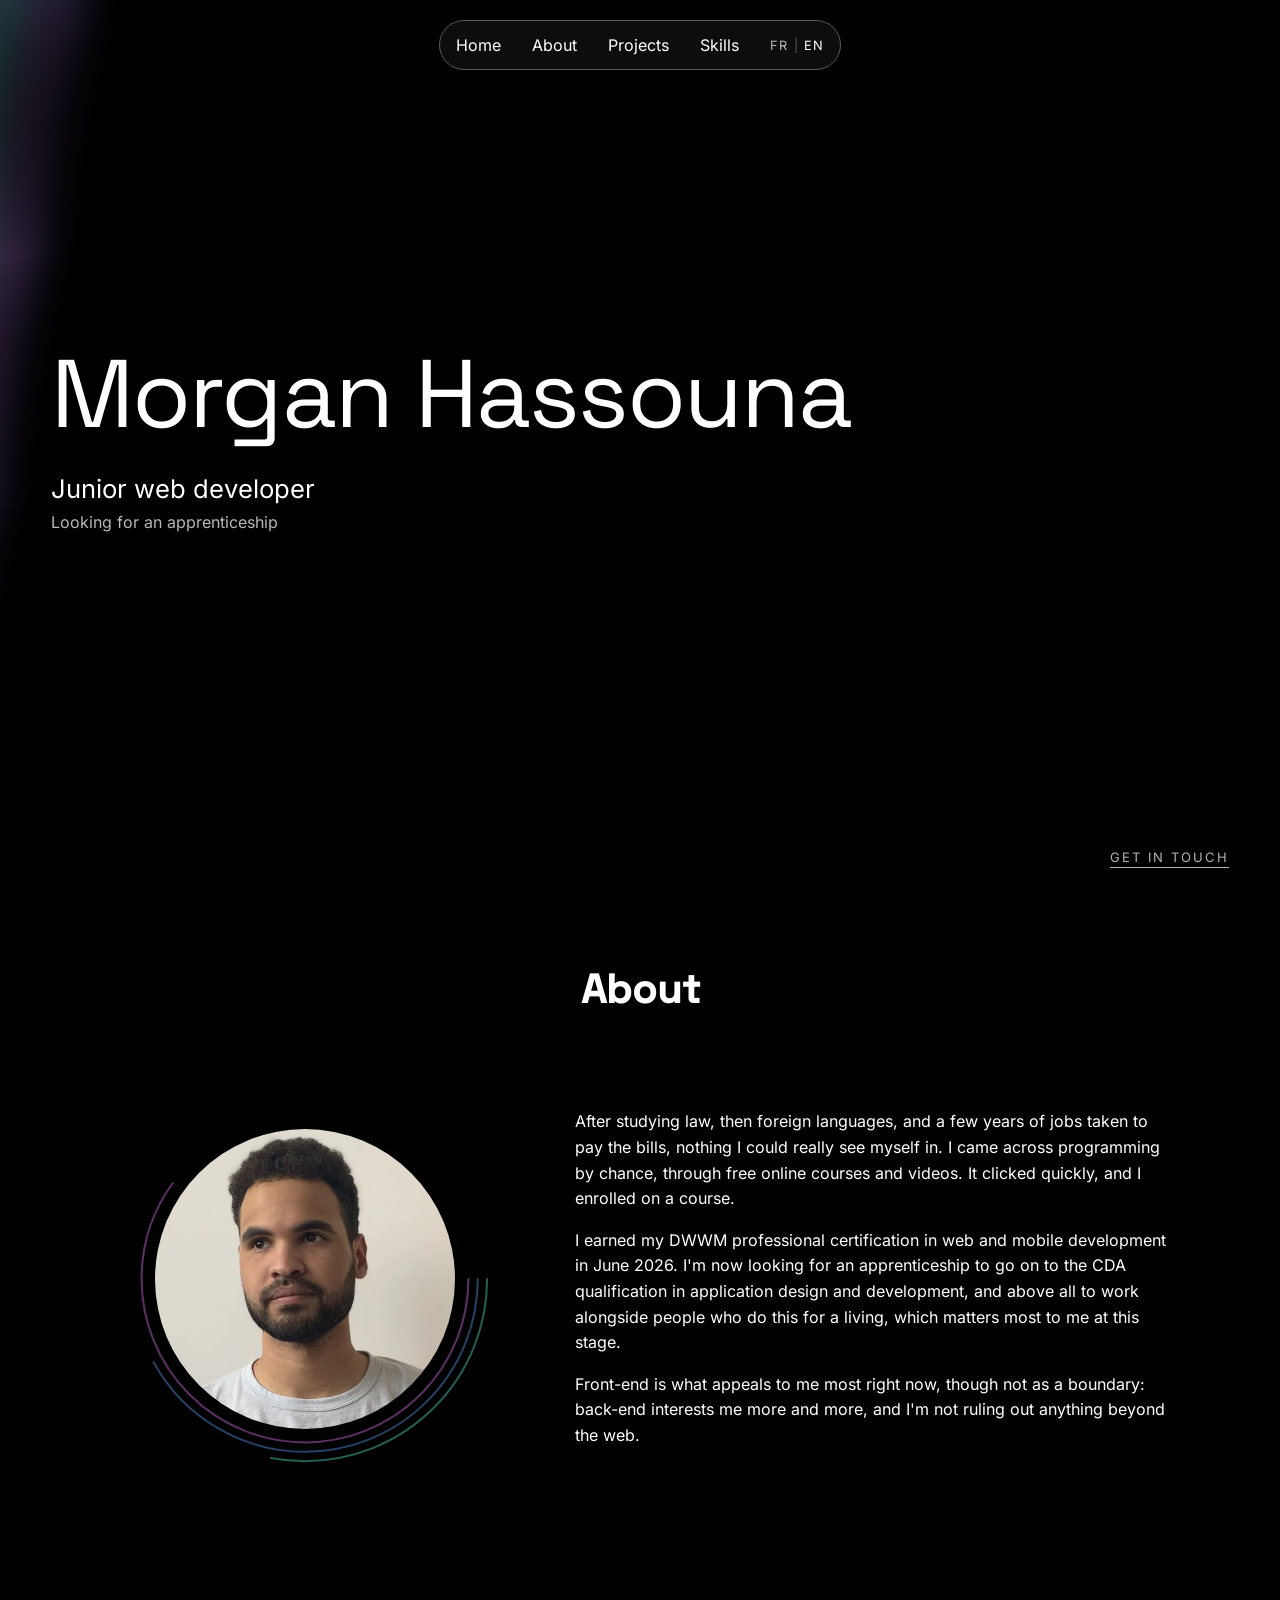
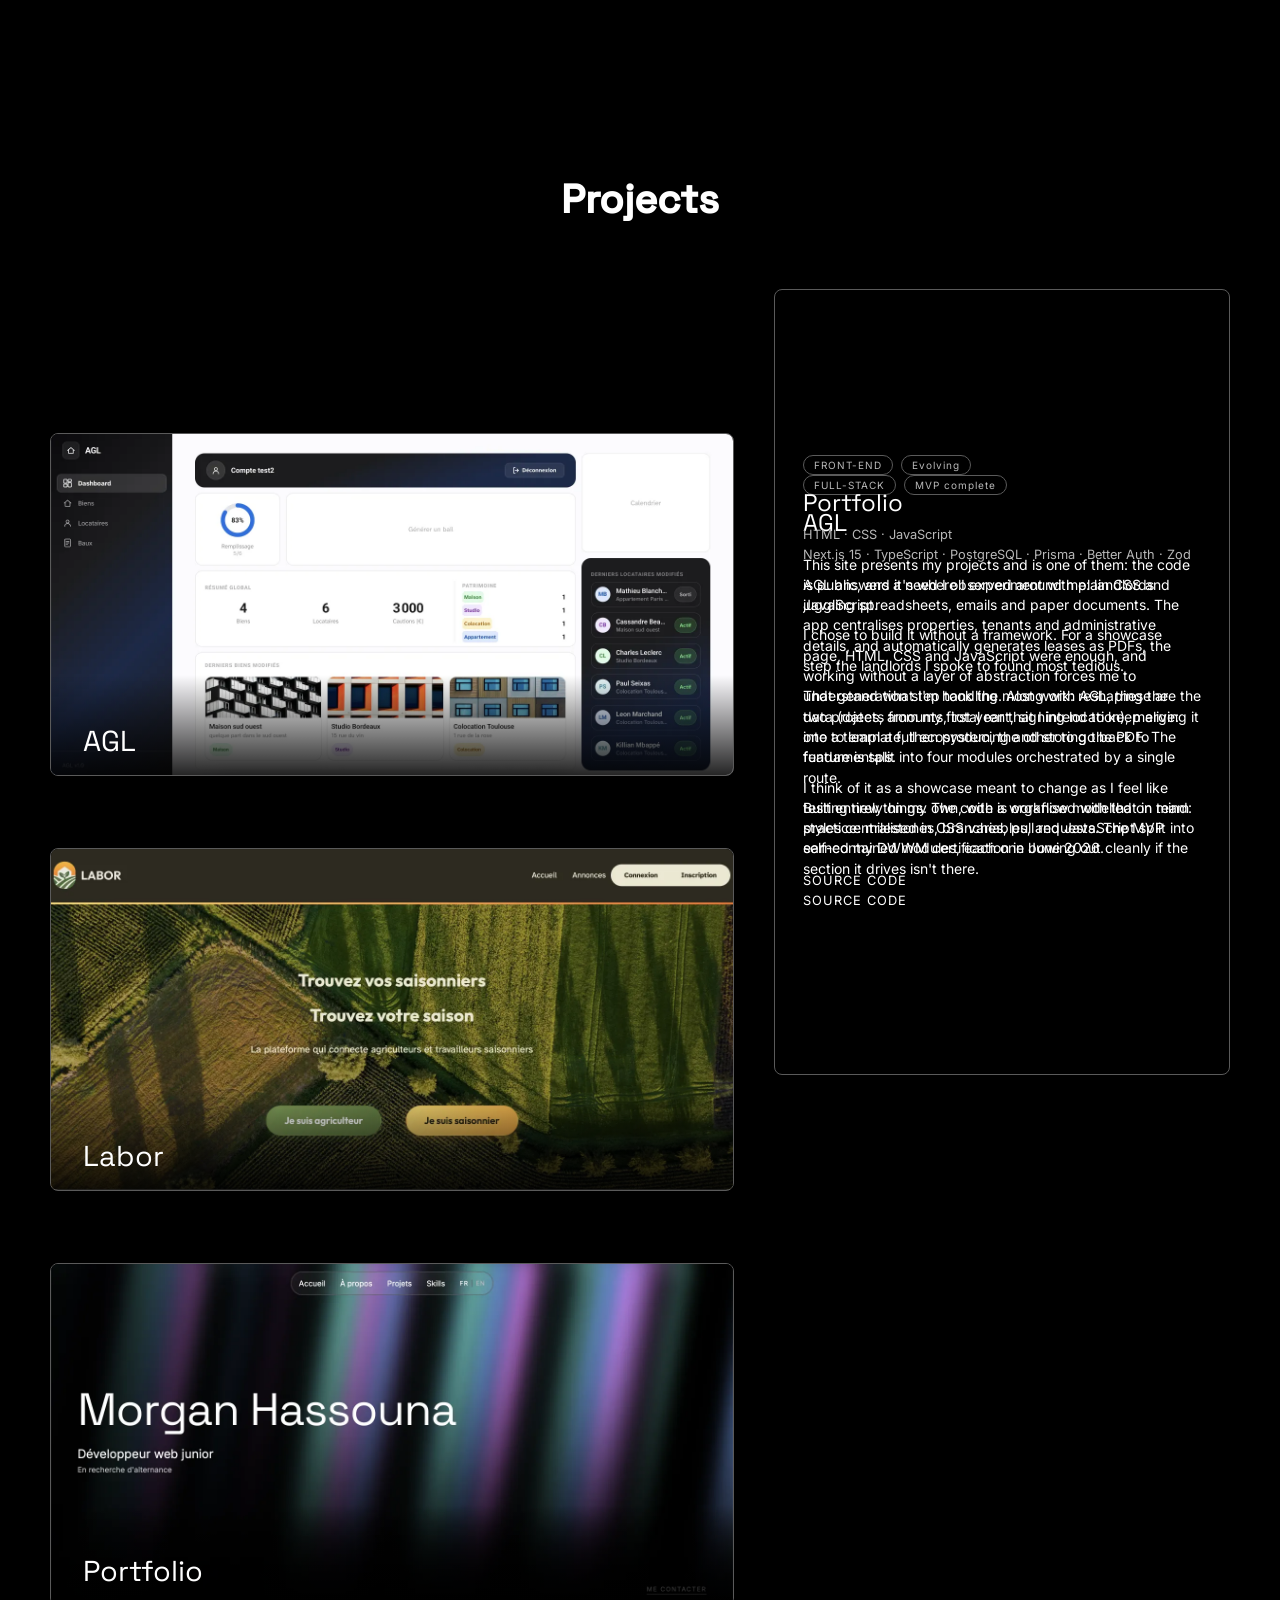
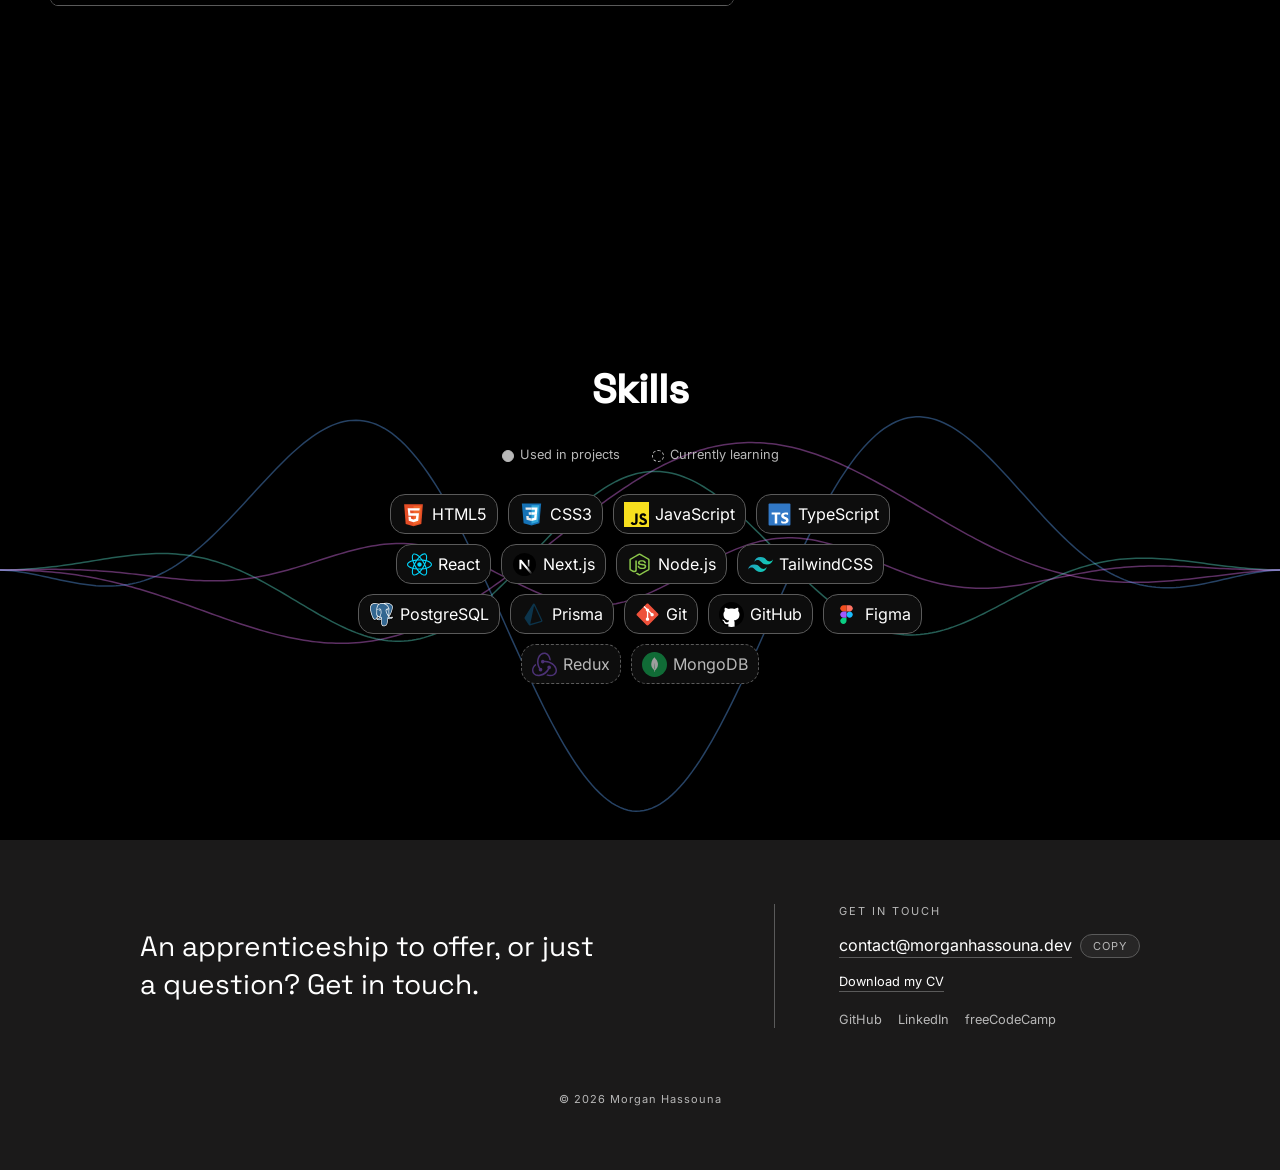
==== commit 7da3e2b2: "refacto img + contenu global" ====
--- a/index.html
+++ b/index.html
@@ -4,12 +4,12 @@
   <meta charset="UTF-8" />
   <meta name="viewport" content="width=device-width, initial-scale=1.0" />
 
-  <title>Morgan Hassouna — Développeur web junior</title>
+  <title>Morgan Hassouna · Développeur web junior</title>
   <meta name="description" content="Développeur web junior, titre DWWM obtenu en 2026. En recherche d'alternance à Paris, Bordeaux ou Toulouse. Projets en Next.js, React et TypeScript." />
 
   <!-- Open Graph : image a produire en phase 6 (1200x630) -->
   <meta property="og:type" content="website" />
-  <meta property="og:title" content="Morgan Hassouna — Développeur web junior" />
+  <meta property="og:title" content="Morgan Hassouna · Développeur web junior" />
   <meta property="og:description" content="Développeur web junior, titre DWWM obtenu en 2026. En recherche d'alternance à Paris, Bordeaux ou Toulouse." />
   <meta property="og:image" content="PLACEHOLDER_OG_IMAGE" />
   <meta property="og:locale" content="fr_FR" />
@@ -86,8 +86,8 @@
         </div>
 
         <div class="about-text">
-          <p data-i18n="about.p1">J'ai mis du temps à trouver ce que je voulais faire. Des études en droit, puis en langues étrangères, plusieurs années de travail alimentaire en attendant — rien qui me projetait vraiment. La programmation, je l'ai croisée par hasard, en suivant des cours gratuits et des vidéos. Ça a pris, et je me suis inscrit à la formation.</p>
-          <p data-i18n="about.p2">Titre professionnel Développeur Web et Web Mobile obtenu en juin 2026. Je cherche maintenant une alternance pour enchaîner sur le titre Concepteur Développeur d'Applications — et surtout pour travailler aux côtés de gens du métier, ce qui compte le plus à mes yeux à ce stade. Paris en priorité, Bordeaux et Toulouse également.</p>
+          <p data-i18n="about.p1">Des études en droit, puis en langues étrangères et plusieurs années de travail alimentaire, rien dans quoi vraiment me projeter. La programmation, je l'ai croisée par hasard, en suivant des cours gratuits et des vidéos. J'ai vite accroché, et je me suis inscrit à une formation.</p>
+          <p data-i18n="about.p2">Titre professionnel Développeur Web et Web Mobile obtenu en juin 2026. Je cherche maintenant une alternance pour enchaîner sur le titre Concepteur Développeur d'Applications et surtout pour travailler aux côtés de gens du métier, ce qui compte le plus à mes yeux à ce stade.</p>
           <p data-i18n="about.p3">Le front-end est ce qui me parle le plus pour l'instant, sans que ce soit une frontière : le back m'intéresse de plus en plus, et je ne m'interdis pas de découvrir autre chose que le web.</p>
         </div>
       </div>
@@ -139,7 +139,7 @@
               <p class="project-stack">Next.js 15 · TypeScript · PostgreSQL · Prisma · Better Auth · Zod</p>
               <p data-i18n="agl.p1">AGL répond à un besoin observé autour de moi : des propriétaires qui jonglent entre tableurs, mails et documents papier. L'application centralise biens, locataires et informations administratives, et génère automatiquement les baux en PDF, l'étape que les bailleurs jugeaient la plus pénible.</p>
               <p data-i18n="agl.p2">C'est cette génération qui m'a demandé le plus de travail : transformer les données (dates, montants, loyer total, lieu de signature), les fusionner dans un template, puis produire et stocker le PDF. La fonctionnalité est découpée en quatre modules orchestrés par une seule route.</p>
-              <p data-i18n="agl.p3">Projet mené seul de bout en bout, avec un workflow calqué sur un travail d'équipe : milestones, branches, Pull Requests. Le MVP a validé mon titre DWWM en juin 2026 ; la V1.5 portera sur le déploiement.</p>
+              <p data-i18n="agl.p3">Projet mené seul de bout en bout, avec un workflow calqué sur un travail d'équipe : milestones, branches, Pull Requests. Le MVP a validé mon titre DWWM en juin 2026.</p>
               <div class="project-links">
                 <a href="https://github.com/morgandevmh/application-gestion-locative" target="_blank" rel="noopener" data-i18n="projects.source">Code source</a>
               </div>
@@ -149,13 +149,13 @@
             <div class="project-panel" data-project="labor">
               <div class="project-badges">
                 <span class="project-domain">FRONT-END</span>
-                <span class="project-status" data-i18n="labor.status">Projet de groupe · Stage — arrêté</span>
+                <span class="project-status" data-i18n="labor.status">Projet de groupe · Stage arrêté</span>
               </div>
               <h3 data-i18n="labor.name">Labor</h3>
               <p class="project-stack">React · TypeScript · Vite · CSS</p>
-              <p data-i18n="labor.p1">Labor met en relation des agriculteurs et des travailleurs saisonniers, en s'adressant à l'ensemble de l'espace francophone plutôt qu'au seul marché français. Le projet a été mené en équipe pendant un stage de deux mois, avec trois développeurs sur la partie front.</p>
-              <p data-i18n="labor.p2">Comme lead front, j'ai posé l'identité visuelle du projet : logo et charte graphique v1, utilisée comme référence par l'équipe. Côté code, j'ai défini l'architecture front, les conventions et le design system en tokens CSS, puis développé une partie des tickets : routing, mocks MSW, composants, layouts et landing page.</p>
-              <p data-i18n="labor.p3">Le projet s'est arrêté à la fin du stage, aux deux tiers du MVP maquetté. Fondations, design system et landing page sont en place ; les espaces agriculteur et saisonnier n'ont pas été terminés.</p>
+              <p data-i18n="labor.p1">Labor est un projet de groupe réalisé dans le cadre d'un stage de deux mois à but pédagogique. L'idée était une plateforme de mise en relation des agriculteurs et des travailleurs saisonniers, en s'adressant à l'ensemble de l'espace francophone.</p>
+              <p data-i18n="labor.p2">J'ai été chargé d'être le lead front dans ce projet, à la suite de quoi j'ai posé l'identité visuelle du projet : logo et charte graphique v1, utilisée comme référence par l'équipe. Côté code, j'ai défini l'architecture front, les conventions et le design system en tokens CSS, puis développé une partie des tickets : routing, mocks MSW, composants, layouts et landing page.</p>
+              <p data-i18n="labor.p3">Le projet s'est arrêté à la fin du stage, aux deux tiers du MVP maquetté.</p>
               <div class="project-links">
                 <a href="https://github.com/aymericpbdev/Project-Labor" target="_blank" rel="noopener" data-i18n="projects.source">Code source</a>
               </div>
@@ -201,7 +201,7 @@
             <div class="pcard-desc">
               <p data-i18n="agl.p1">AGL répond à un besoin observé autour de moi : des propriétaires qui jonglent entre tableurs, mails et documents papier. L'application centralise biens, locataires et informations administratives, et génère automatiquement les baux en PDF, l'étape que les bailleurs jugeaient la plus pénible.</p>
               <p data-i18n="agl.p2">C'est cette génération qui m'a demandé le plus de travail : transformer les données (dates, montants, loyer total, lieu de signature), les fusionner dans un template, puis produire et stocker le PDF. La fonctionnalité est découpée en quatre modules orchestrés par une seule route.</p>
-              <p data-i18n="agl.p3">Projet mené seul de bout en bout, avec un workflow calqué sur un travail d'équipe : milestones, branches, Pull Requests. Le MVP a validé mon titre DWWM en juin 2026 ; la V1.5 portera sur le déploiement.</p>
+              <p data-i18n="agl.p3">Projet mené seul de bout en bout, avec un workflow calqué sur un travail d'équipe : milestones, branches, Pull Requests. Le MVP a validé mon titre DWWM en juin 2026.</p>
             </div>
             <button type="button" class="pcard-less" data-i18n-aria-label="projects.ariaClose" aria-label="Fermer la description">&minus;</button>
           </div>
@@ -222,9 +222,9 @@
           <div class="pcard-panel">
             <h3 class="pcard-panel-name" data-i18n="labor.name">Labor</h3>
             <div class="pcard-desc">
-              <p data-i18n="labor.p1">Labor met en relation des agriculteurs et des travailleurs saisonniers, en s'adressant à l'ensemble de l'espace francophone plutôt qu'au seul marché français. Le projet a été mené en équipe pendant un stage de deux mois, avec trois développeurs sur la partie front.</p>
-              <p data-i18n="labor.p2">Comme lead front, j'ai posé l'identité visuelle du projet : logo et charte graphique v1, utilisée comme référence par l'équipe. Côté code, j'ai défini l'architecture front, les conventions et le design system en tokens CSS, puis développé une partie des tickets : routing, mocks MSW, composants, layouts et landing page.</p>
-              <p data-i18n="labor.p3">Le projet s'est arrêté à la fin du stage, aux deux tiers du MVP maquetté. Fondations, design system et landing page sont en place ; les espaces agriculteur et saisonnier n'ont pas été terminés.</p>
+              <p data-i18n="labor.p1">Labor est un projet de groupe réalisé dans le cadre d'un stage de deux mois à but pédagogique. L'idée était une plateforme de mise en relation des agriculteurs et des travailleurs saisonniers, en s'adressant à l'ensemble de l'espace francophone.</p>
+              <p data-i18n="labor.p2">J'ai été chargé d'être le lead front dans ce projet, à la suite de quoi j'ai posé l'identité visuelle du projet : logo et charte graphique v1, utilisée comme référence par l'équipe. Côté code, j'ai défini l'architecture front, les conventions et le design system en tokens CSS, puis développé une partie des tickets : routing, mocks MSW, composants, layouts et landing page.</p>
+              <p data-i18n="labor.p3">Le projet s'est arrêté à la fin du stage, aux deux tiers du MVP maquetté.</p>
             </div>
             <button type="button" class="pcard-less" data-i18n-aria-label="projects.ariaClose" aria-label="Fermer la description">&minus;</button>
           </div>
@@ -317,6 +317,7 @@
         <ul class="footer-links">
           <li><a href="https://github.com/morgandevmh" target="_blank" rel="noopener">GitHub</a></li>
           <li><a href="PLACEHOLDER_LINKEDIN" target="_blank" rel="noopener">LinkedIn</a></li>
+          <li><a href="https://www.freecodecamp.org/certification/morgandevmh/responsive-web-design" target="_blank" rel="noopener">freeCodeCamp</a></li>
         </ul>
       </div>
     </div>
--- a/styles.css
+++ b/styles.css
@@ -1,5 +1,5 @@
 /* ==========================================================================
-   PORTFOLIO — Morgan Hassouna
+   PORTFOLIO : Morgan Hassouna
    --------------------------------------------------------------------------
    SOMMAIRE
      0.  Polices (fichiers locaux)
@@ -8,15 +8,15 @@
      3.  Navbar (+ toggle de langue)
      4.  Hero
      5.  About
-     6.  Projects — desktop (sticky)
-     7.  Projects — cartes mobile (.pcard)
+     6.  Projects : desktop (sticky)
+     7.  Projects : cartes mobile (.pcard)
      8.  Skills
      9.  Footer
-     10. Responsive — <= 1279px (projets : colonnes a parts egales)
-     11. Responsive — <= 1024px
-     12. Responsive — <= 900px (projets : bascule vers le carrousel)
-     13. Responsive — <= 600px
-     14. Accessibilite — prefers-reduced-motion
+     10. Responsive : <= 1279px (projets : colonnes a parts egales)
+     11. Responsive : <= 1024px
+     12. Responsive : <= 900px (projets : bascule vers le carrousel)
+     13. Responsive : <= 600px
+     14. Accessibilite : prefers-reduced-motion
      15. Page 404
    ========================================================================== */
 
@@ -570,7 +570,7 @@
   /* Un seul panneau visible. visibility: hidden retire aussi les
      panneaux inactifs de l'arbre d'accessibilite.
   
-     LIMITE DE TEXTE — desktop sans scroll
+     LIMITE DE TEXTE : desktop sans scroll
      780 caracteres maximum par projet : paragraphes de description cumules,
      espaces compris (hors titre, badges, stack et lien).
      Verifie en FR et en EN de 1024x650 a 1920x950. Au-dela de la limite,
@@ -839,7 +839,7 @@
     margin: var(--space-lg) 0 var(--space-md);
   }
   
-  /* Legende des deux niveaux — provisoire, traitement visuel en phase 6 */
+  /* Legende des deux niveaux : provisoire, traitement visuel en phase 6 */
   #s-skills .skills-legend {
     display: flex;
     flex-wrap: wrap;
@@ -887,7 +887,7 @@
     transition: transform 0.4s ease-in-out;
   }
   
-  /* Niveau "en cours d'apprentissage" — provisoire */
+  /* Niveau "en cours d'apprentissage" : provisoire */
   /* Niveau "en cours" : on attenue le contenu, pas la carte entiere,
      sinon la carte redevient transparente et laisse passer les vagues */
   #s-skills .skills-card.is-learning {
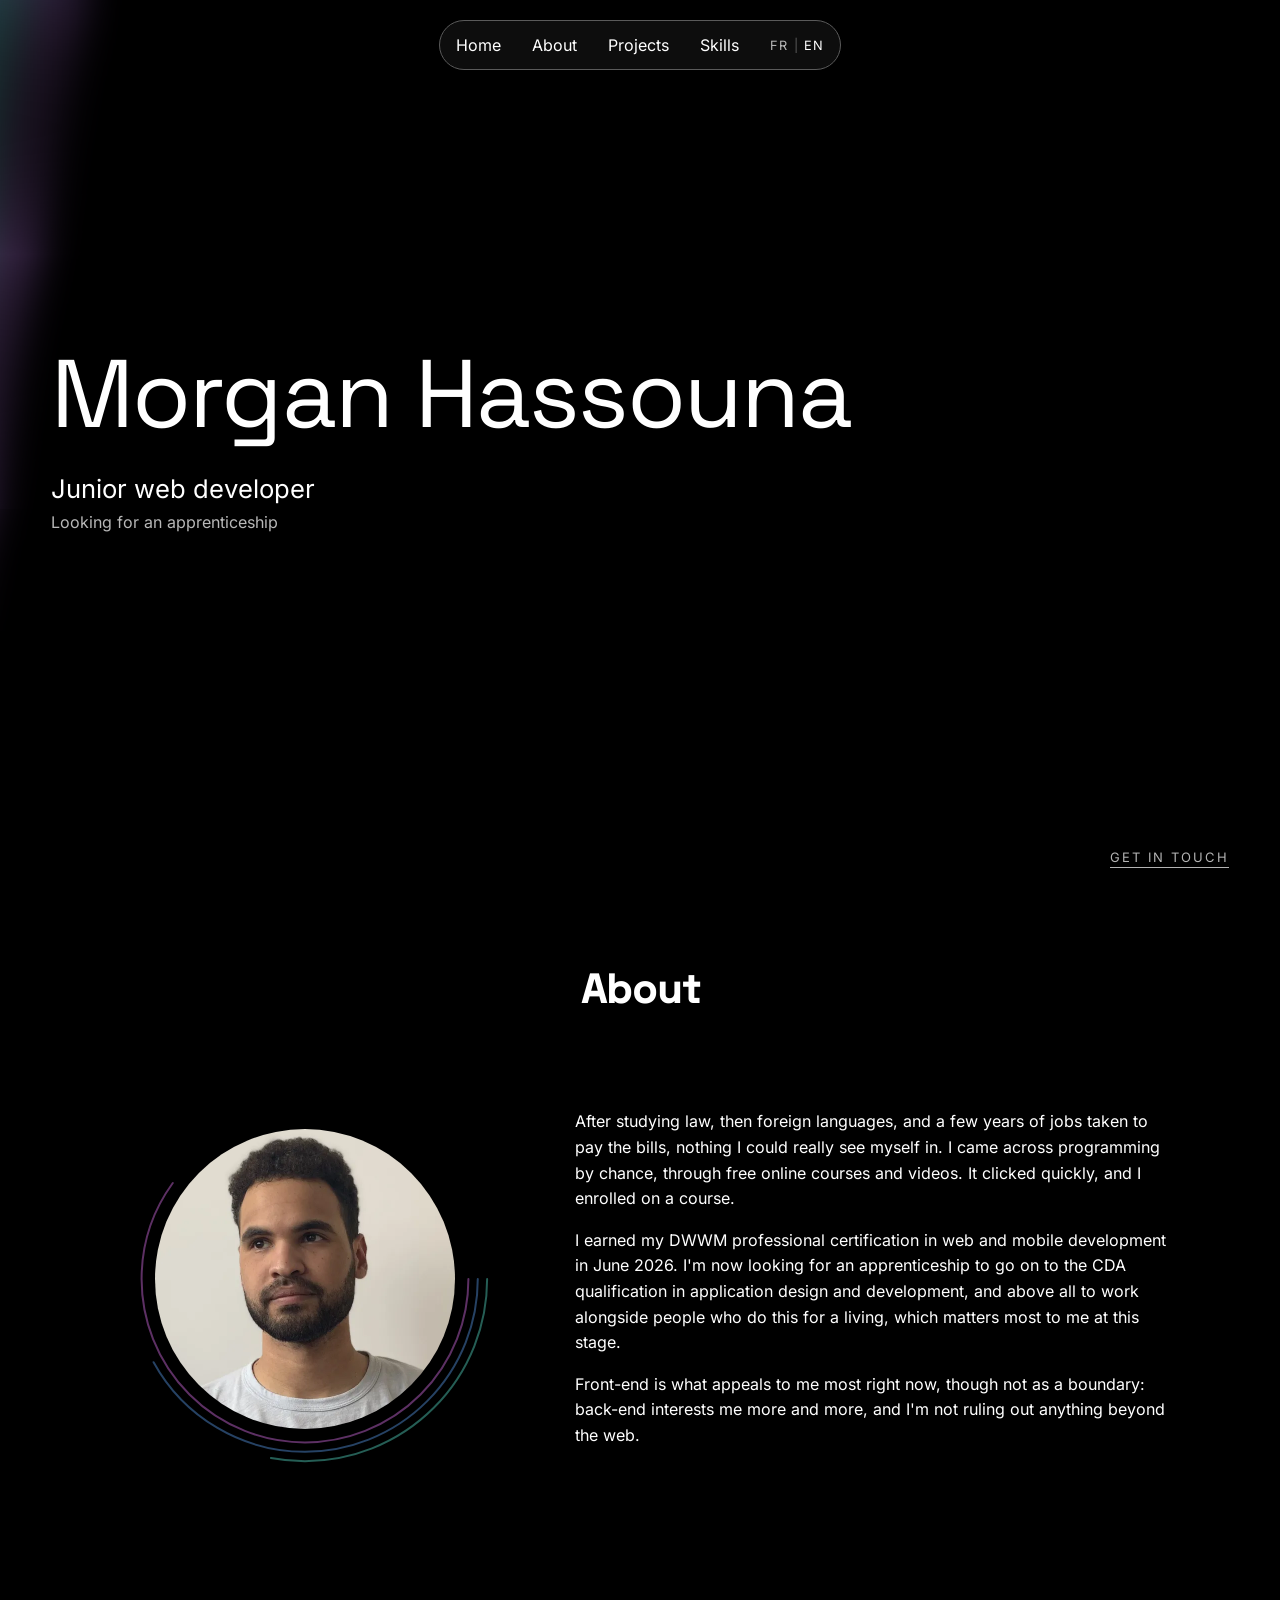
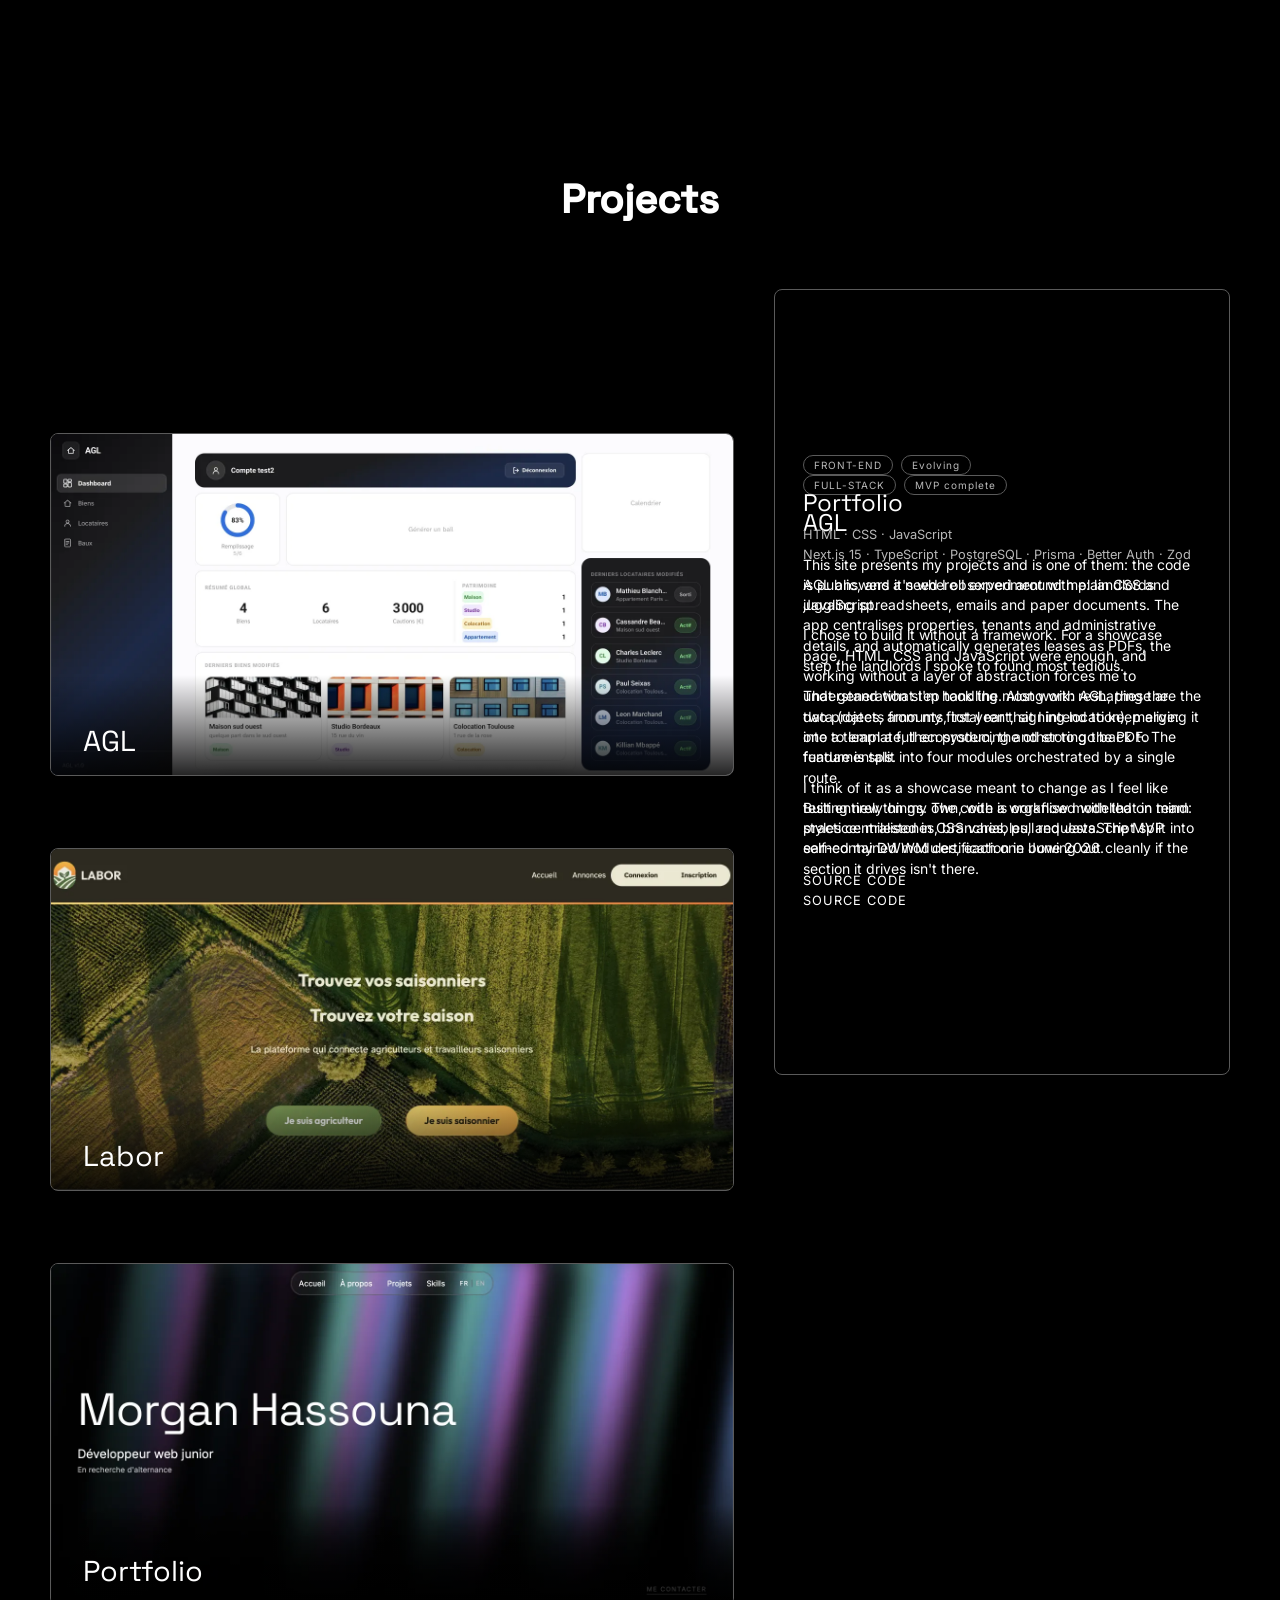
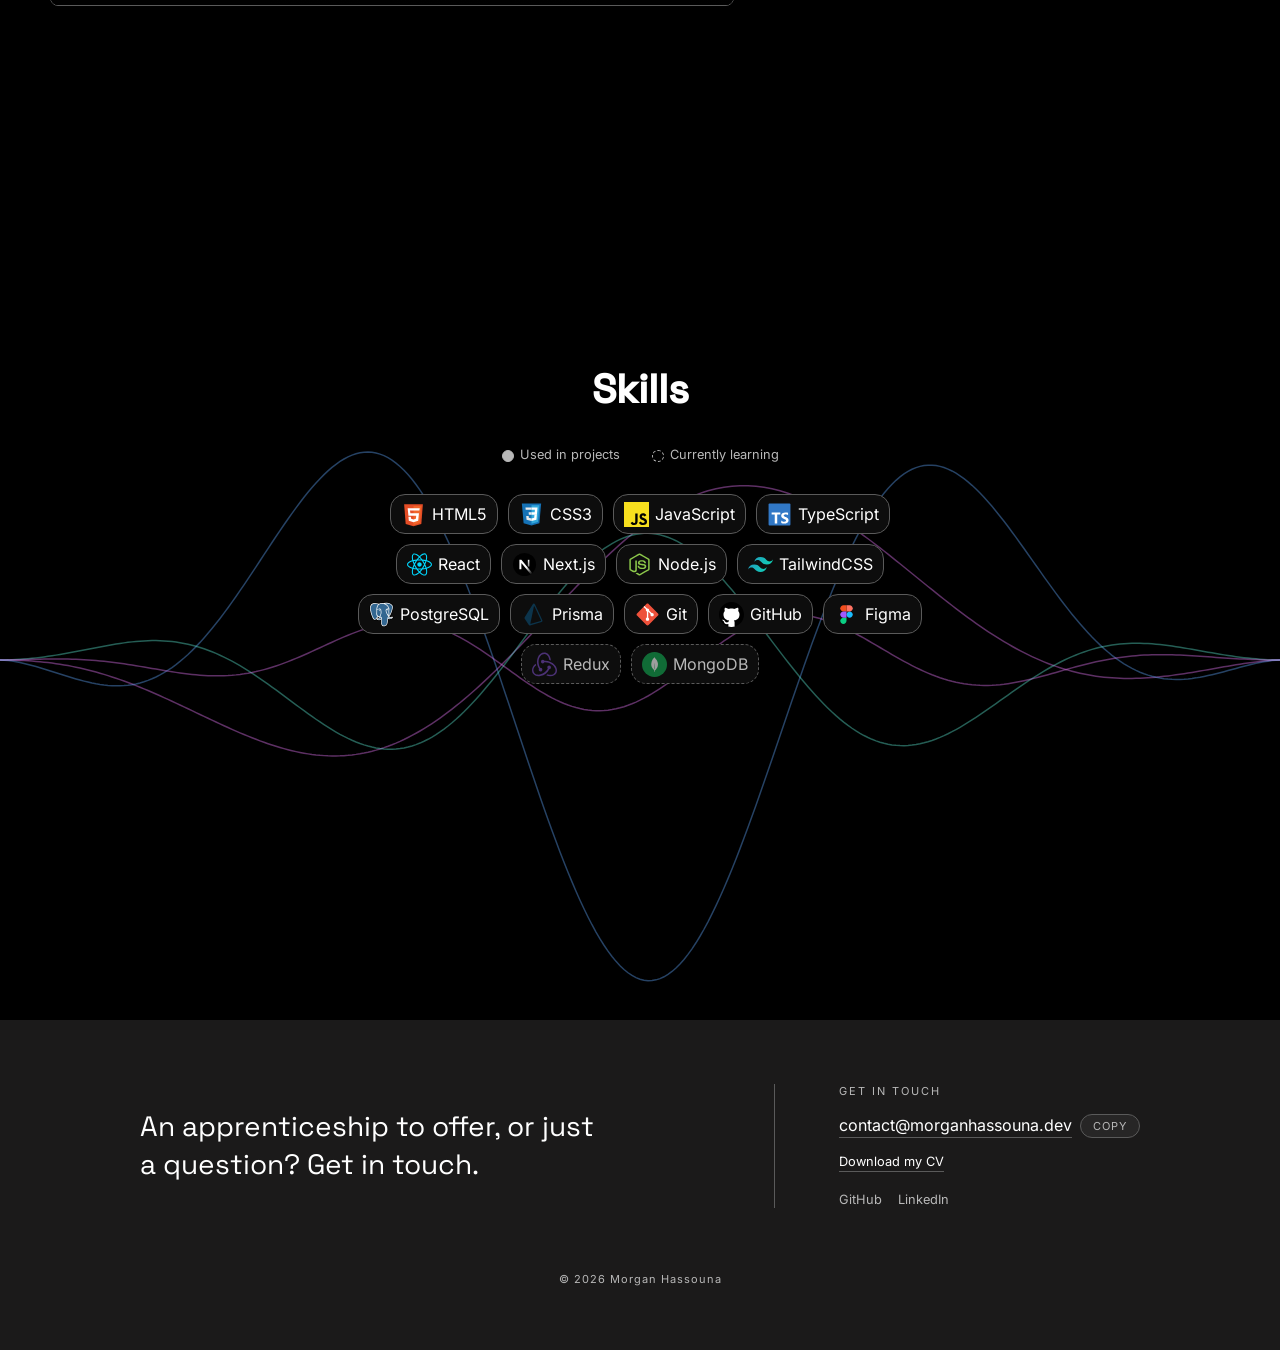
==== commit c5bf4934: "liens a jours (mail linkedin cv gihub)" ====
--- a/index.html
+++ b/index.html
@@ -312,12 +312,11 @@
                   aria-label="Copier l'adresse email">copier</button>
         </div>
 
-        <a class="footer-cv" href="PLACEHOLDER_CV_PDF" download data-i18n="footer.cv">Télécharger mon CV</a>
+        <a class="footer-cv" href="cv/morgan-hassouna-cv.pdf" download data-i18n="footer.cv">Télécharger mon CV</a>
 
         <ul class="footer-links">
           <li><a href="https://github.com/morgandevmh" target="_blank" rel="noopener">GitHub</a></li>
-          <li><a href="PLACEHOLDER_LINKEDIN" target="_blank" rel="noopener">LinkedIn</a></li>
-          <li><a href="https://www.freecodecamp.org/certification/morgandevmh/responsive-web-design" target="_blank" rel="noopener">freeCodeCamp</a></li>
+          <li><a href="https://www.linkedin.com/in/morgan-hassouna" target="_blank" rel="noopener">LinkedIn</a></li>
         </ul>
       </div>
     </div>
--- a/styles.css
+++ b/styles.css
@@ -809,7 +809,7 @@
   #s-skills {
     position: relative;
     overflow: hidden;
-    min-height: 60vh;
+    min-height: 80vh;
     width: 100%;
     display: flex;
     align-items: center;
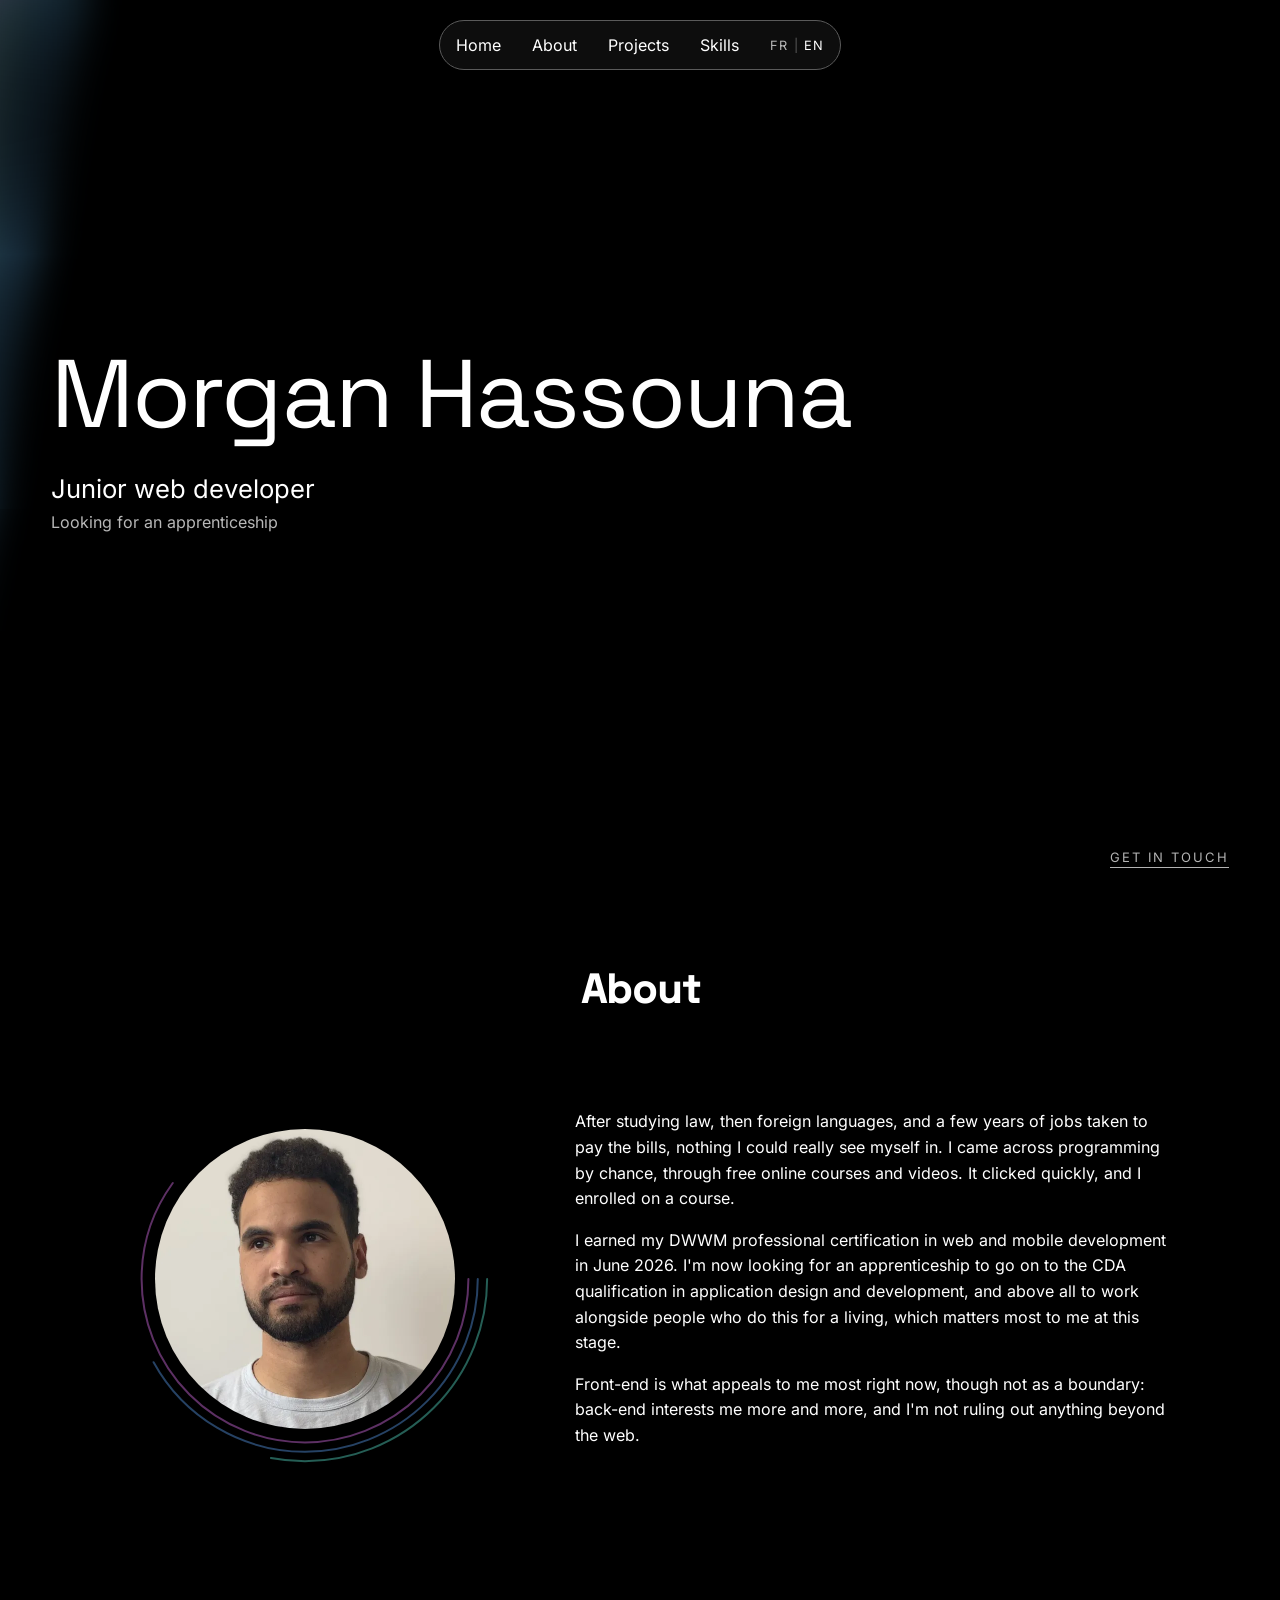
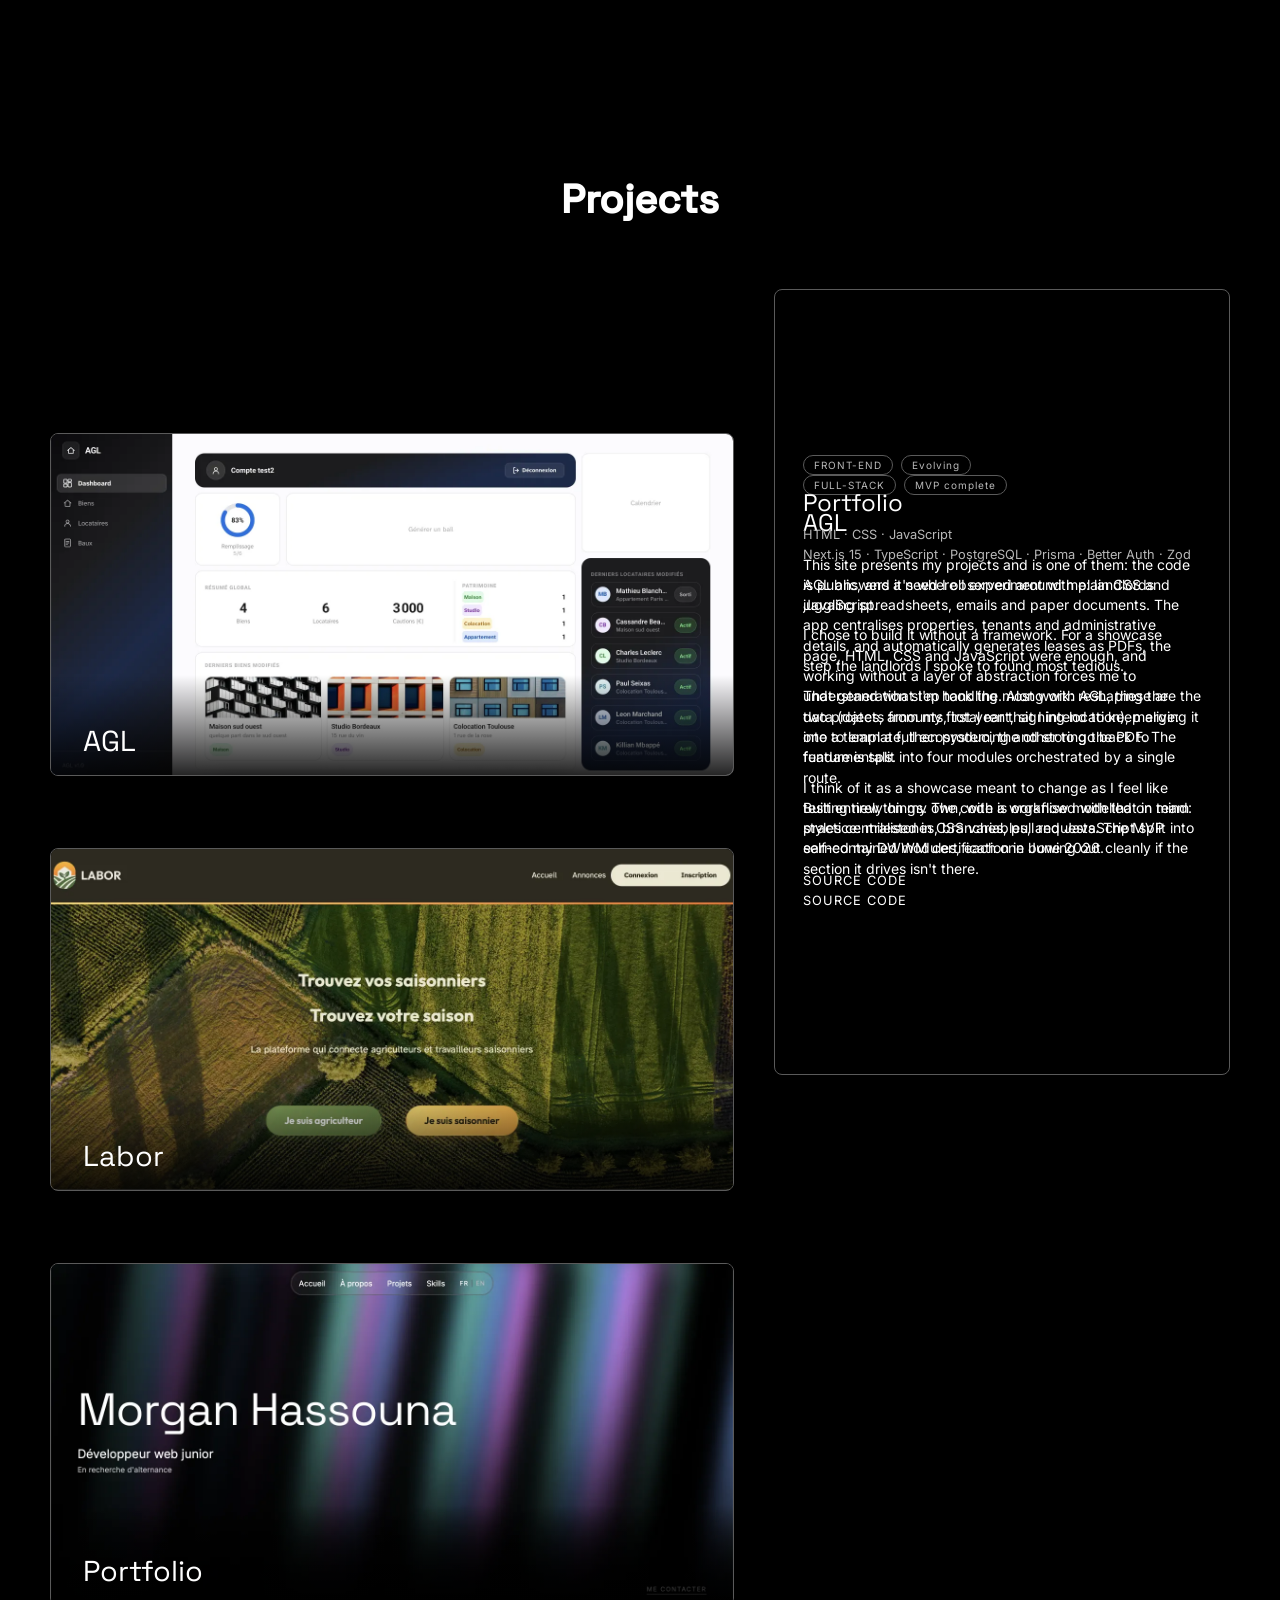
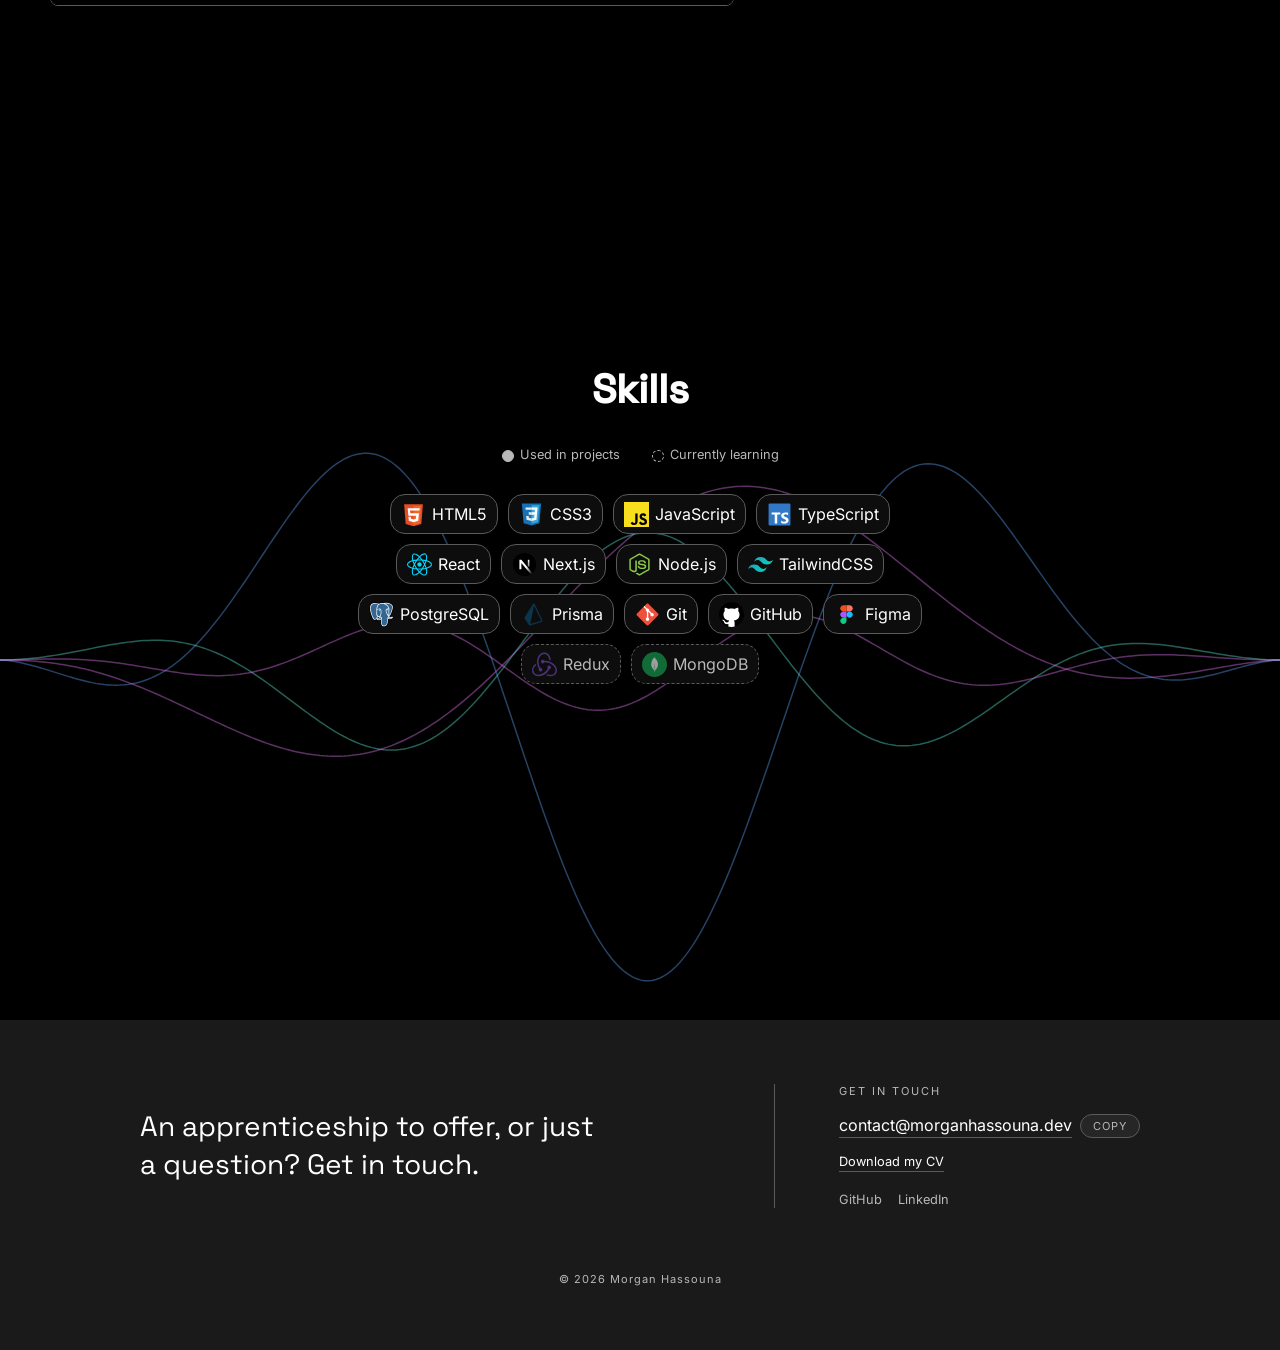
==== commit 79cf9056: "ajout opengraph +favicon" ====
--- a/index.html
+++ b/index.html
@@ -312,7 +312,7 @@
                   aria-label="Copier l'adresse email">copier</button>
         </div>
 
-        <a class="footer-cv" href="cv/morgan-hassouna-cv.pdf" download data-i18n="footer.cv">Télécharger mon CV</a>
+        <a class="footer-cv" href="PLACEHOLDER_CV_PDF" download data-i18n="footer.cv">Télécharger mon CV</a>
 
         <ul class="footer-links">
           <li><a href="https://github.com/morgandevmh" target="_blank" rel="noopener">GitHub</a></li>
@@ -333,7 +333,6 @@
   NOTES D'INTEGRATION
   --------------------------------------------------------------------------
   PLACEHOLDERS a remplir avant deploiement (Ctrl+F "PLACEHOLDER") :
-    PLACEHOLDER_LINKEDIN
     PLACEHOLDER_CV_PDF
     PLACEHOLDER_OG_IMAGE      (phase 6)
 
